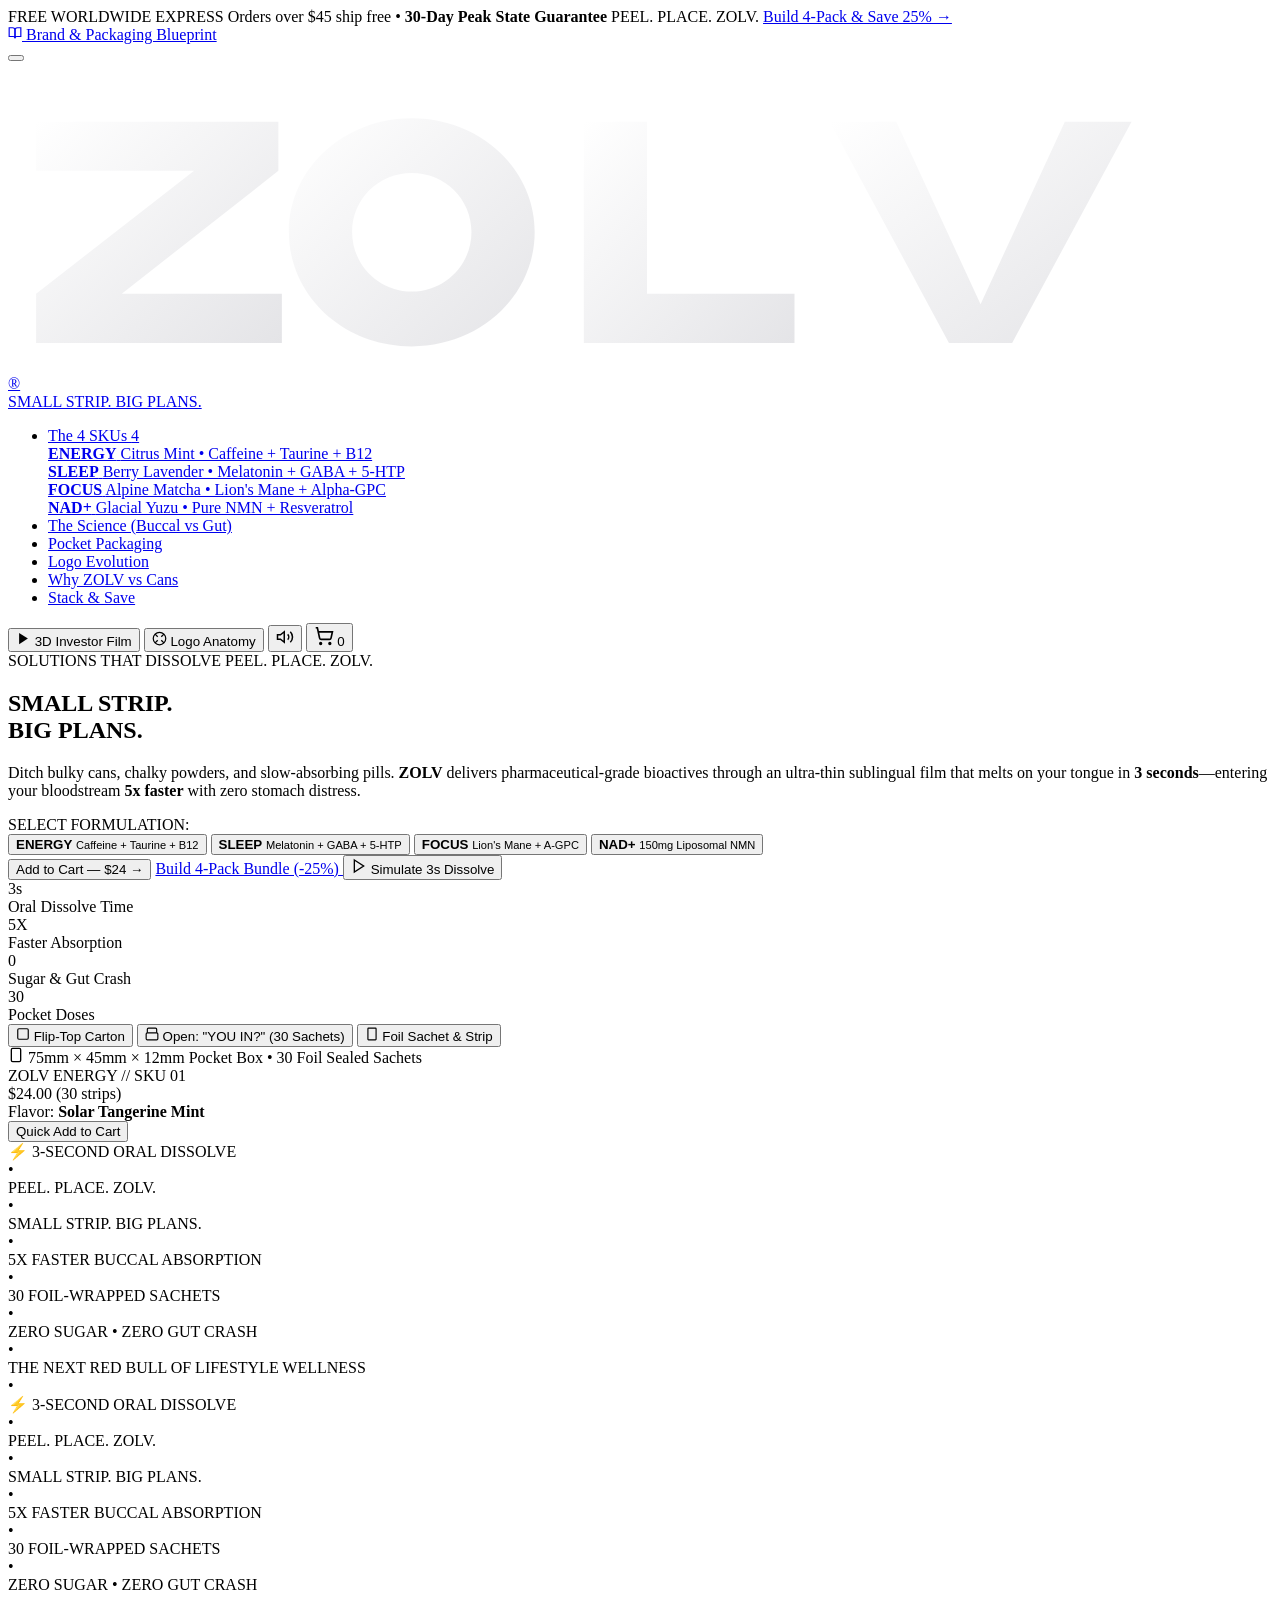
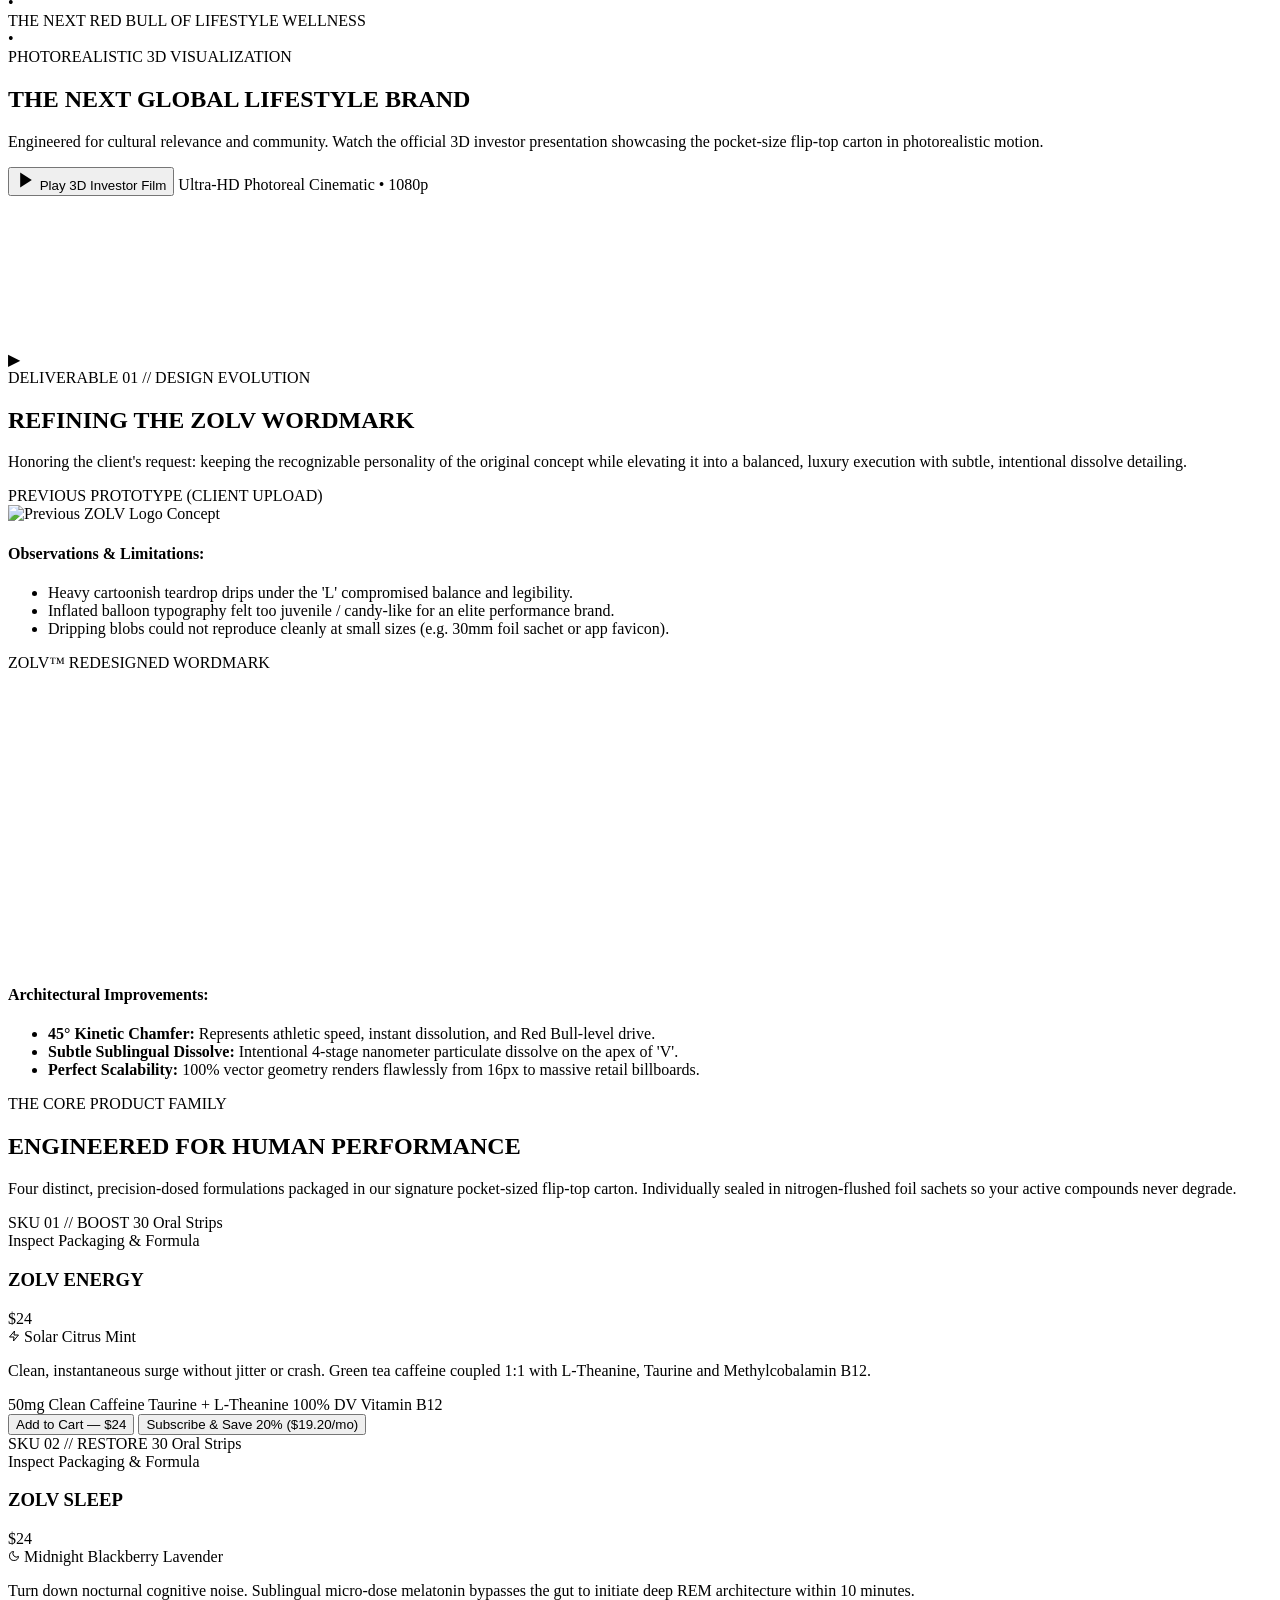
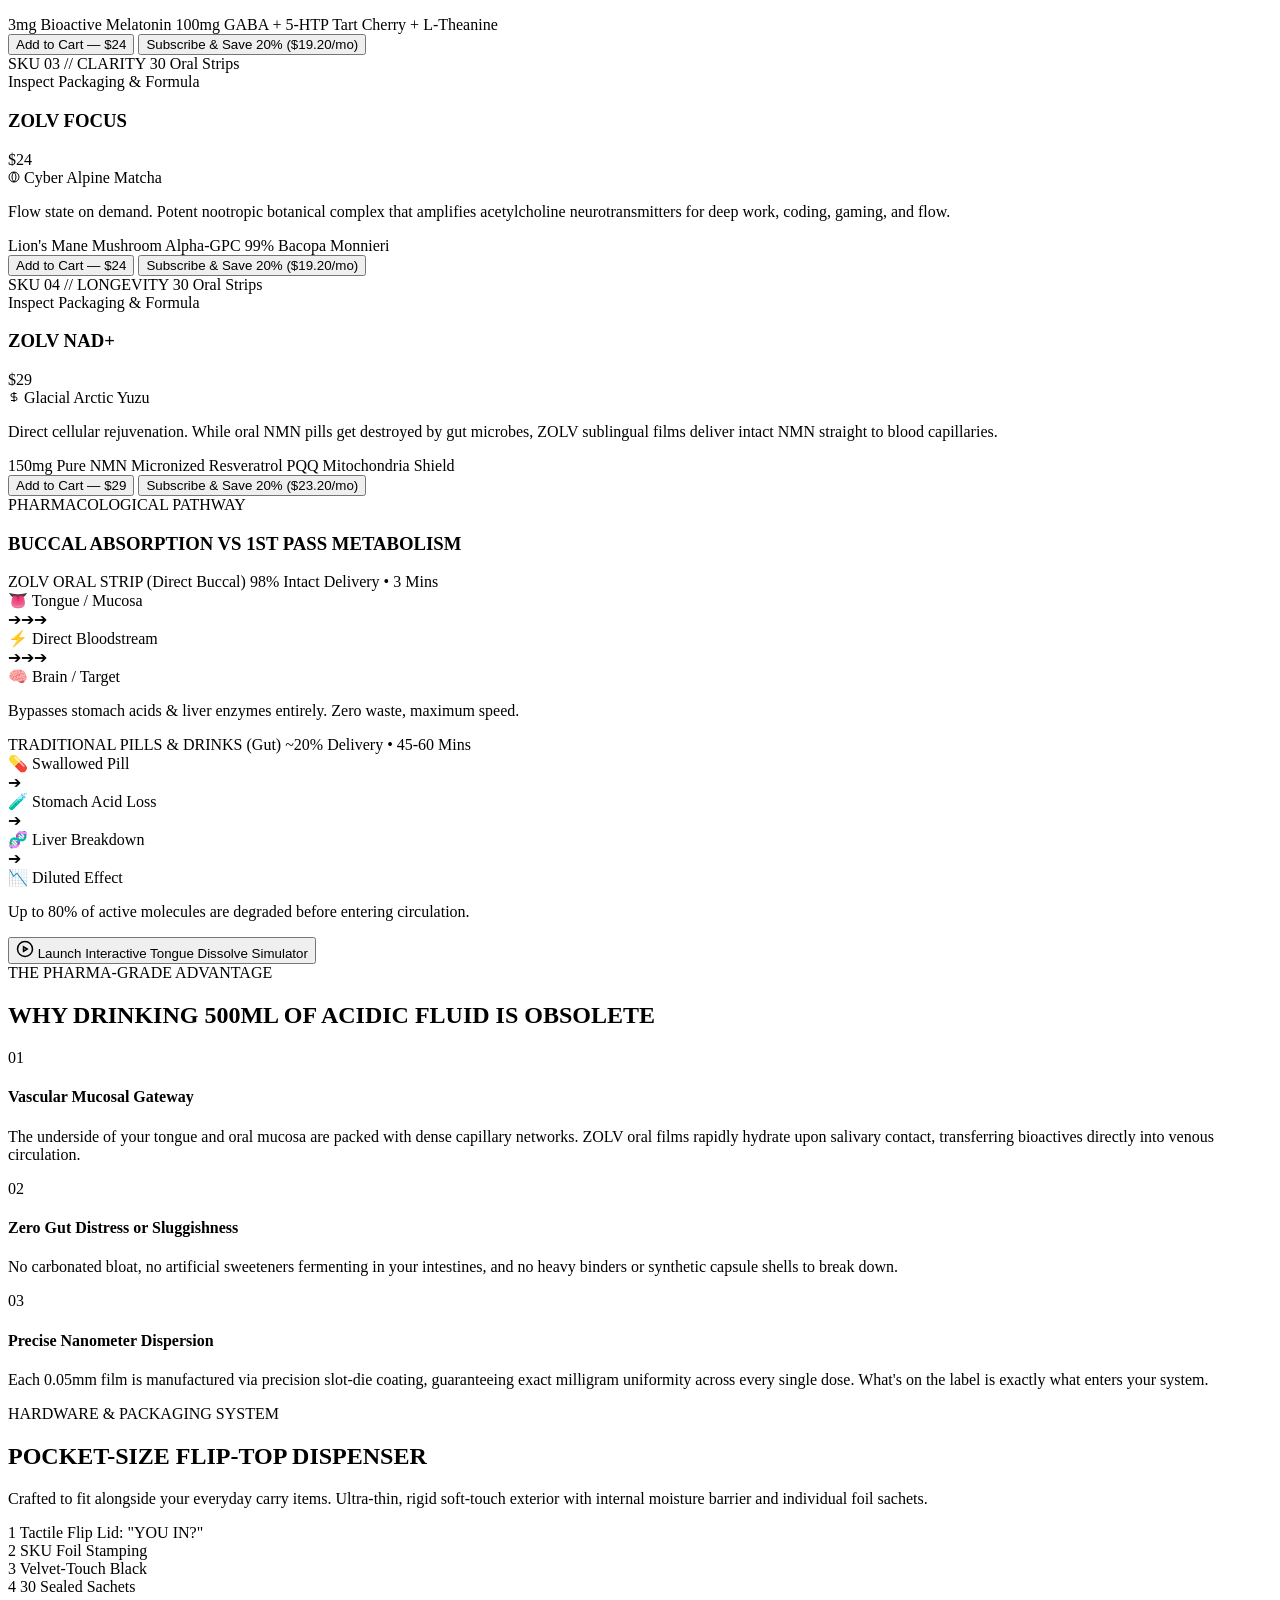
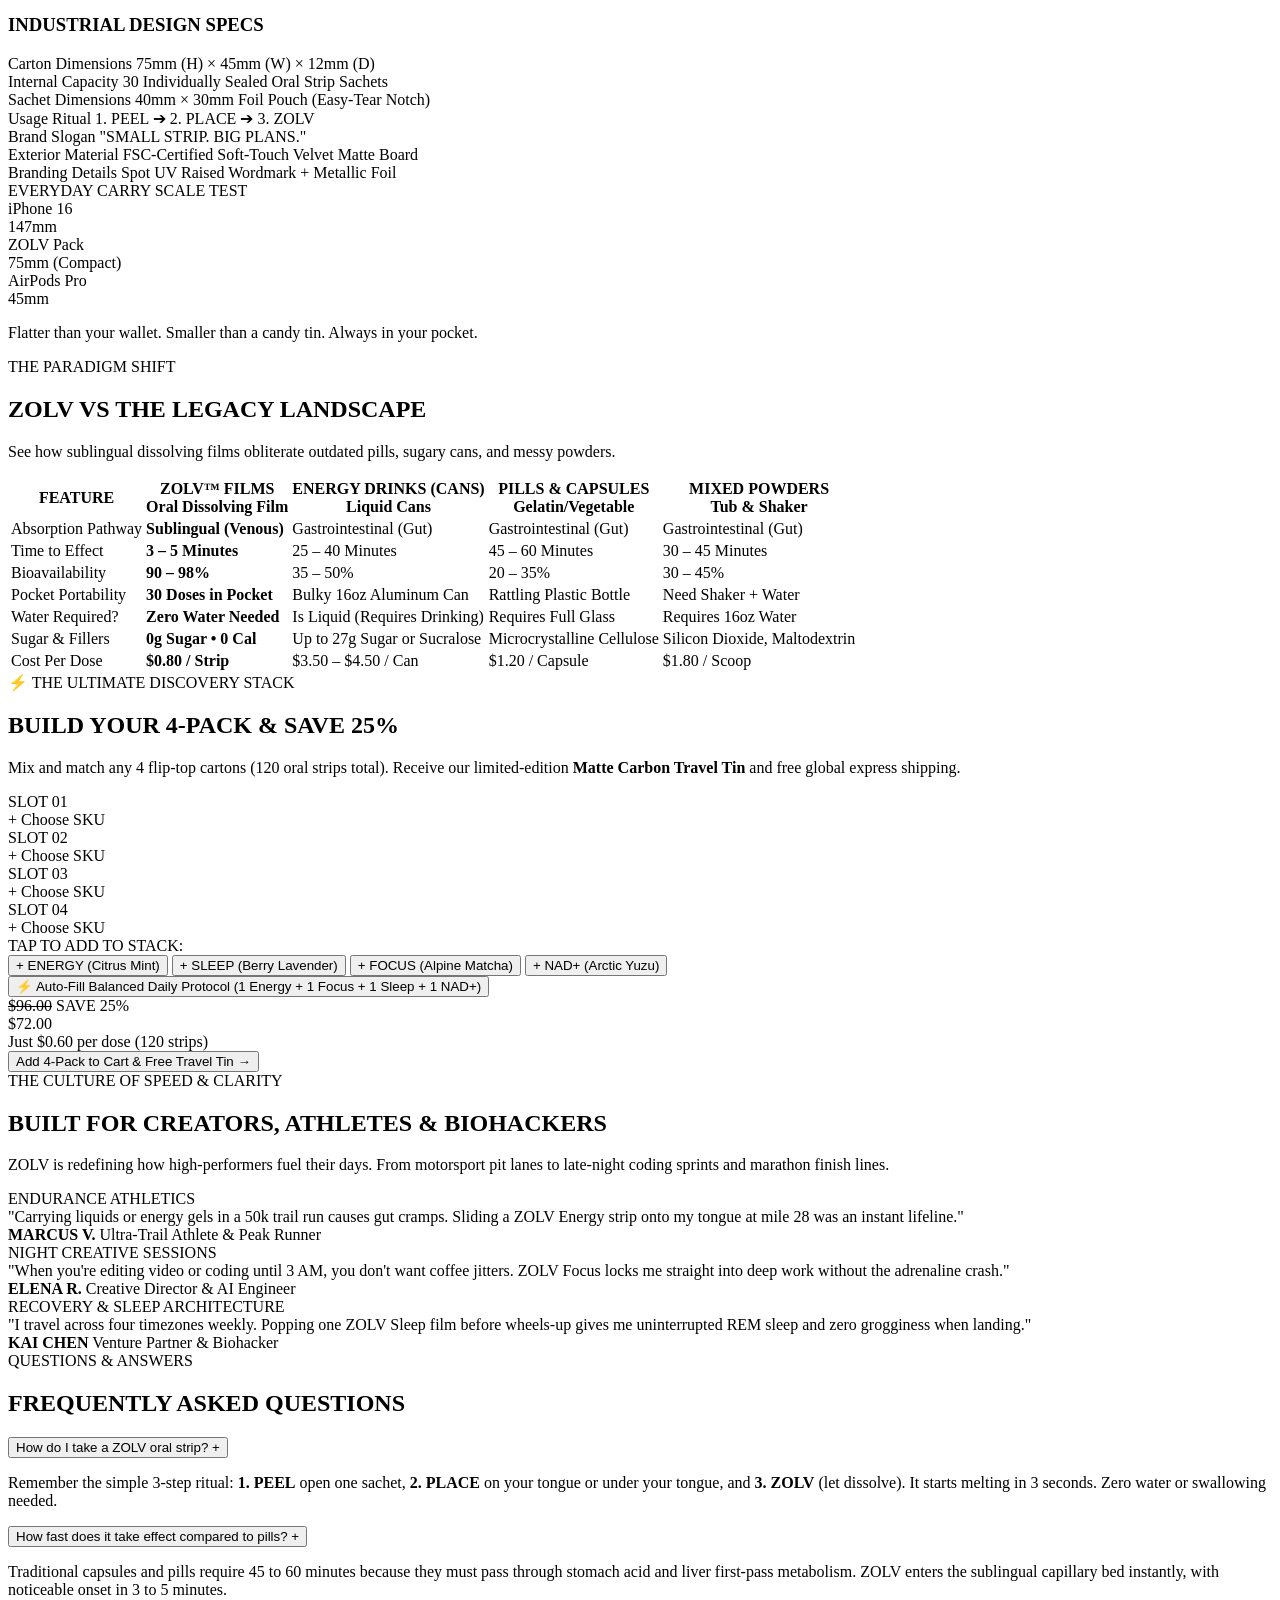
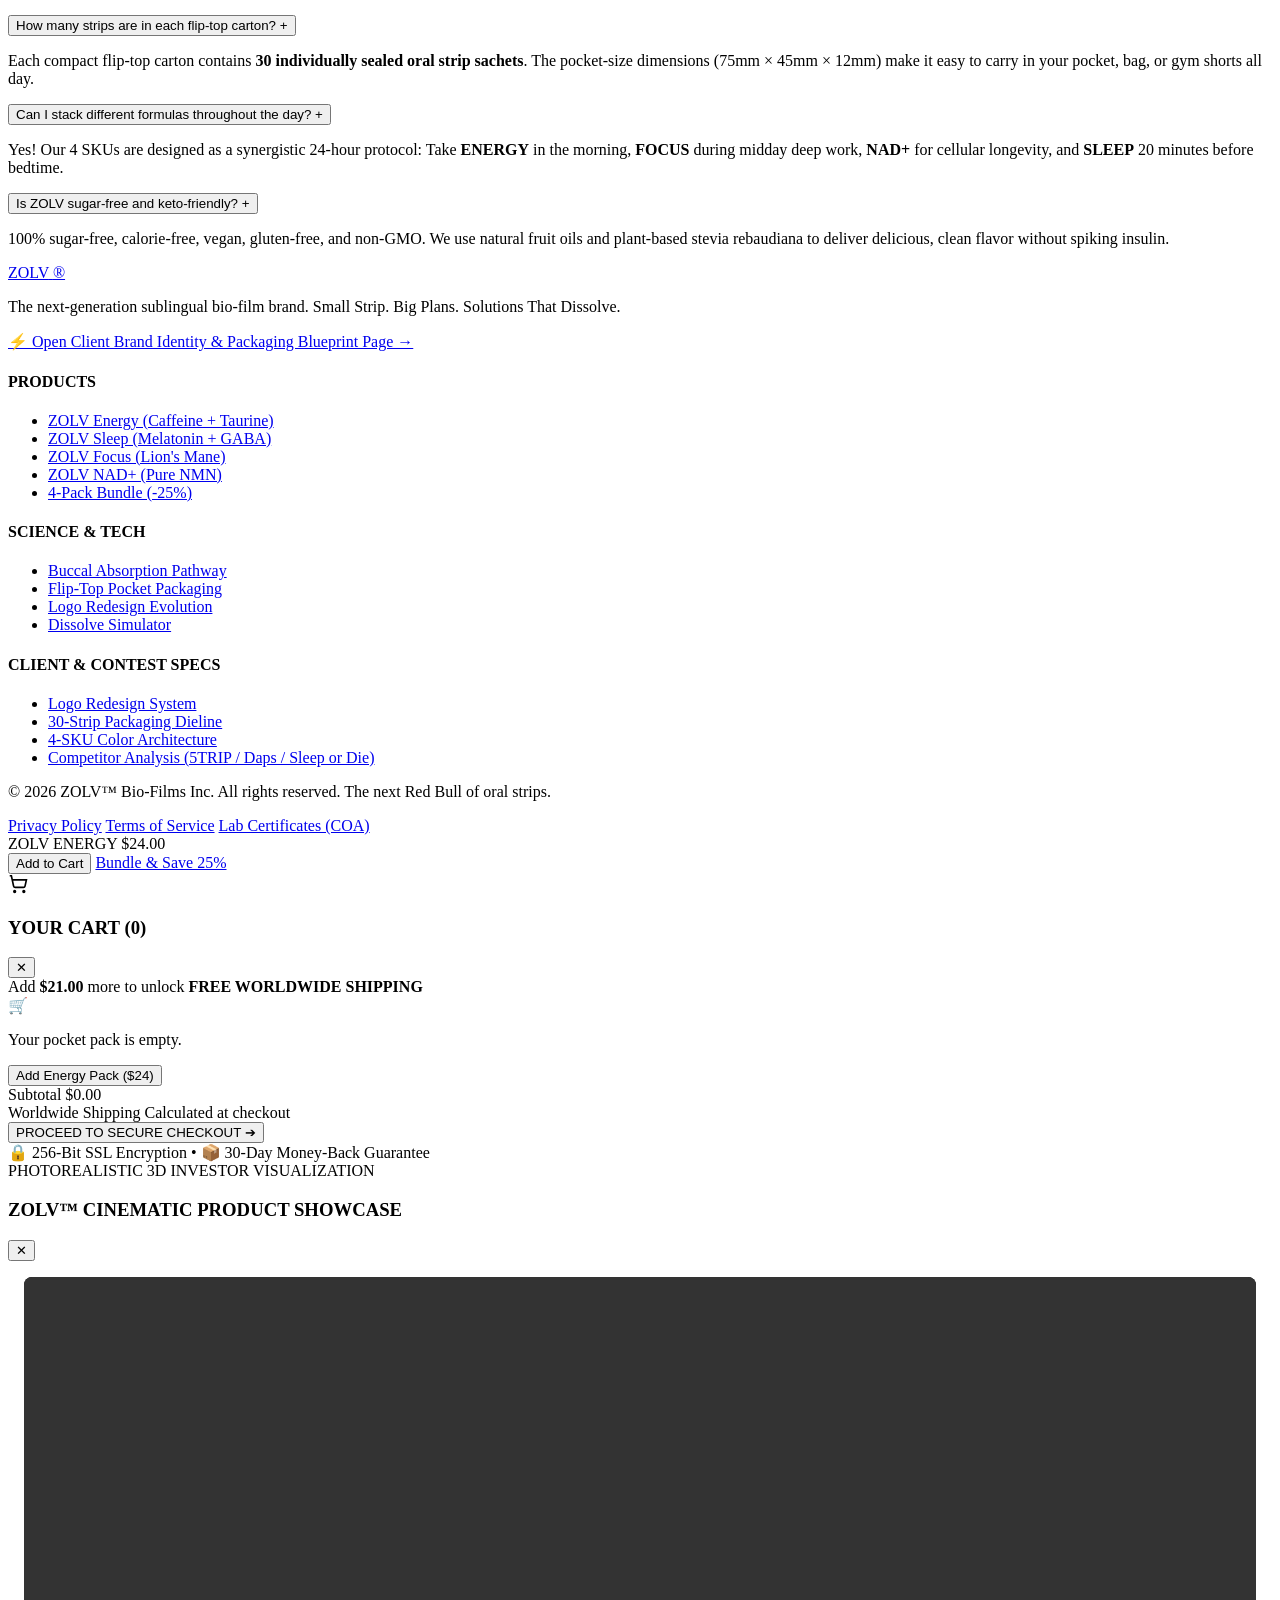
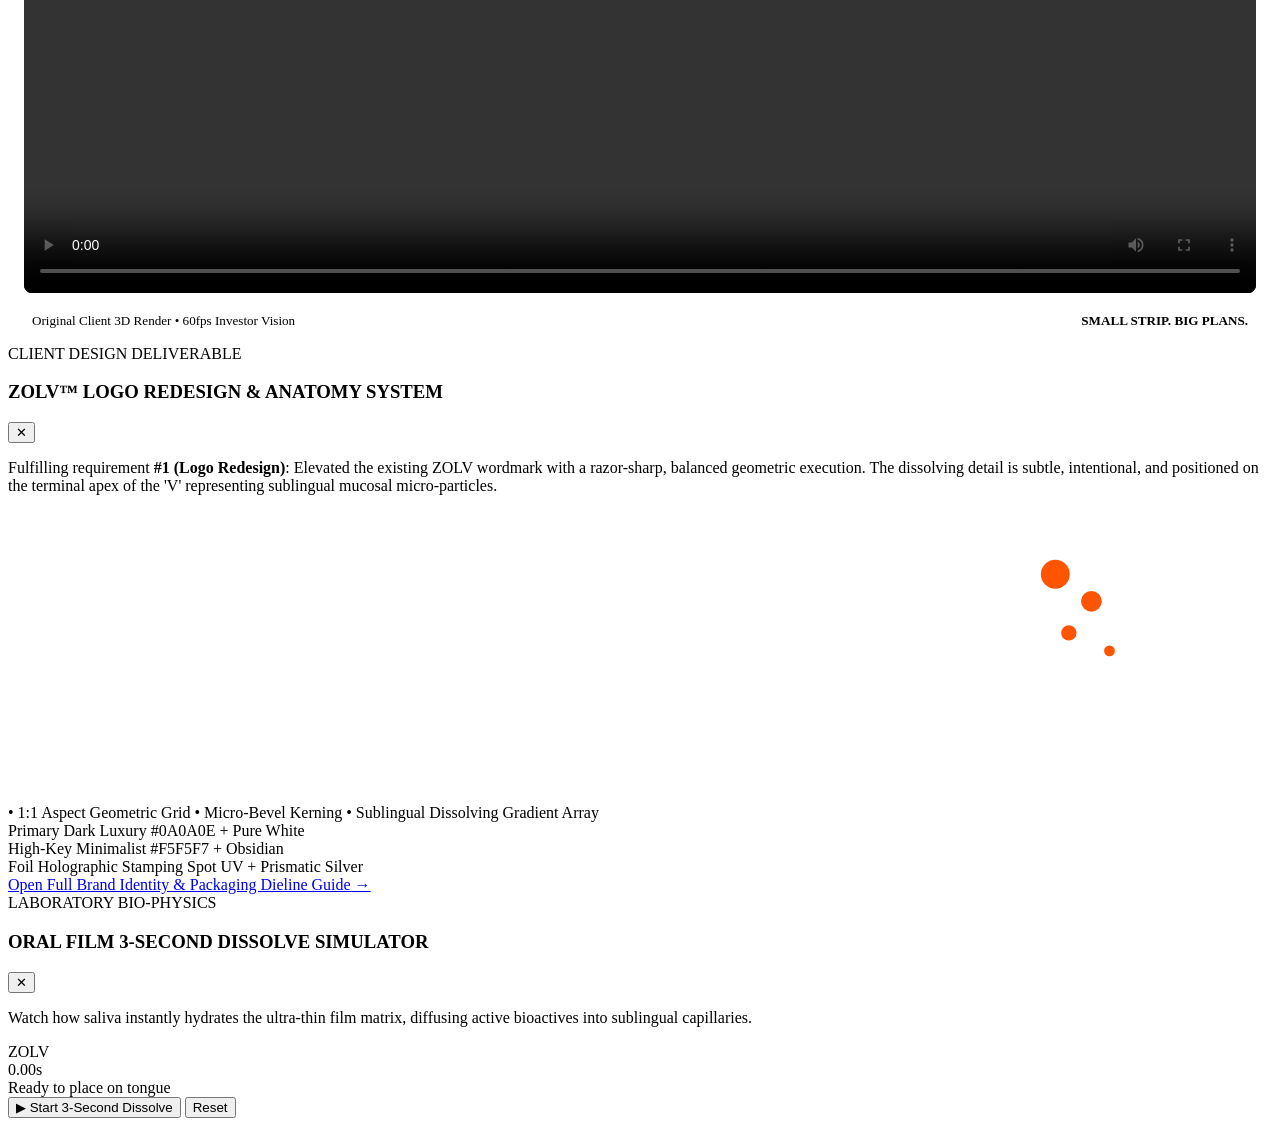
==== index.html @ 0e9751e1 "Add files via upload" ====
<!DOCTYPE html>
<html lang="en">
<head>
  <meta charset="UTF-8">
  <meta name="viewport" content="width=device-width, initial-scale=1.0">
  <title>ZOLV™ | Ultra-Thin Dissolving Oral Films — Next-Gen Bioavailability</title>
  <meta name="description" content="ZOLV is the future of wellness. Ultra-thin oral strips that dissolve on your tongue in 3 seconds. 30 pocket-size strips per flip-top pack. Energy, Sleep, Focus, NAD+. Small Strip. Big Plans.">
  <link rel="stylesheet" href="styles.css">
</head>
<body class="theme-energy" data-current-sku="energy">

  <!-- ================= TOP NOTIFICATION BAR ================= -->
  <div class="top-announcement">
    <div class="container announcement-inner">
      <span class="announcement-pill">FREE WORLDWIDE EXPRESS</span>
      <span class="announcement-text">Orders over $45 ship free • <strong>30-Day Peak State Guarantee</strong></span>
      <span class="ritual-tag">PEEL. PLACE. ZOLV.</span>
      <a href="#bundle-builder" class="announcement-link">Build 4-Pack & Save 25% →</a>
      <div class="top-nav-shortcuts">
        <a href="brand-guide.html" target="_blank" class="brand-guide-badge" title="View Client Logo Redesign & Packaging Blueprint">
          <svg width="14" height="14" viewBox="0 0 24 24" fill="none" stroke="currentColor" stroke-width="2"><path d="M2 3h6a4 4 0 0 1 4 4v14a3 3 0 0 0-3-3H2z"/><path d="M22 3h-6a4 4 0 0 0-4 4v14a3 3 0 0 1 3-3h7z"/></svg>
          Brand & Packaging Blueprint
        </a>
      </div>
    </div>
  </div>

  <!-- ================= MAIN NAVIGATION ================= -->
  <header class="site-header" id="site-header">
    <div class="container header-container">
      <!-- Mobile Menu Toggle -->
      <button class="mobile-toggle" id="mobile-toggle" aria-label="Toggle navigation menu">
        <span></span>
        <span></span>
        <span></span>
      </button>

      <!-- Logo Redesign (Vector SVG) -->
      <a href="#" class="brand-logo" aria-label="ZOLV Home">
        <div class="logo-wrapper">
          <svg class="zolv-wordmark-svg" viewBox="0 0 180 44" fill="none" xmlns="http://www.w3.org/2000/svg">
            <defs>
              <linearGradient id="logoGlow" x1="0%" y1="0%" x2="100%" y2="100%">
                <stop offset="0%" stop-color="#FFFFFF" />
                <stop offset="100%" stop-color="#E4E4E7" />
              </linearGradient>
            </defs>
            <!-- Z with kinetic speed bevel -->
            <path d="M4 8.5H38.5V15.5L16.2 33H39V40H4V33L26.5 15.5H4V8.5Z" fill="url(#logoGlow)" />
            <!-- O with circular precision and subtle internal aperture -->
            <path fill-rule="evenodd" clip-rule="evenodd" d="M57.5 8C47.8 8 40 15.2 40 24.2C40 33.3 47.8 40.5 57.5 40.5C67.2 40.5 75 33.3 75 24.2C75 15.2 67.2 8 57.5 8ZM57.5 15.8C52.8 15.8 49 19.5 49 24.2C49 28.9 52.8 32.7 57.5 32.7C62.2 32.7 66 28.9 66 24.2C66 19.5 62.2 15.8 57.5 15.8Z" fill="url(#logoGlow)" />
            <!-- L with clean architectural base -->
            <path d="M82 8.5H91V33H112V40H82V8.5Z" fill="url(#logoGlow)" />
            <!-- V with kinetic angle & subtle intentional dissolving micro-particles -->
            <path d="M117 8.5H126.5L138.5 34.5L150.5 8.5H160L143 40H134L117 8.5Z" fill="url(#logoGlow)" />
            <!-- Subtle intentional dissolving film micro-particles -->
            <circle cx="166" cy="10" r="2.2" class="dissolve-particle p1" fill="var(--sku-primary)" />
            <circle cx="172" cy="14" r="1.6" class="dissolve-particle p2" fill="var(--sku-primary)" />
            <circle cx="168" cy="19" r="1.2" class="dissolve-particle p3" fill="var(--sku-primary)" />
            <circle cx="175" cy="22" r="0.9" class="dissolve-particle p4" fill="var(--sku-primary)" />
          </svg>
          <span class="tm-mark">®</span>
        </div>
        <span class="logo-subline">SMALL STRIP. BIG PLANS.</span>
      </a>

      <!-- Desktop Nav Links -->
      <nav class="main-nav" id="main-nav">
        <ul class="nav-links">
          <li class="has-dropdown">
            <a href="#products" class="nav-item">The 4 SKUs <span class="badge-sku-count">4</span></a>
            <div class="nav-dropdown">
              <a href="#products" class="dropdown-item" onclick="switchSKU('energy')">
                <span class="sku-dot sku-dot-energy"></span>
                <div>
                  <strong>ENERGY</strong>
                  <span>Citrus Mint • Caffeine + Taurine + B12</span>
                </div>
              </a>
              <a href="#products" class="dropdown-item" onclick="switchSKU('sleep')">
                <span class="sku-dot sku-dot-sleep"></span>
                <div>
                  <strong>SLEEP</strong>
                  <span>Berry Lavender • Melatonin + GABA + 5-HTP</span>
                </div>
              </a>
              <a href="#products" class="dropdown-item" onclick="switchSKU('focus')">
                <span class="sku-dot sku-dot-focus"></span>
                <div>
                  <strong>FOCUS</strong>
                  <span>Alpine Matcha • Lion's Mane + Alpha-GPC</span>
                </div>
              </a>
              <a href="#products" class="dropdown-item" onclick="switchSKU('nad')">
                <span class="sku-dot sku-dot-nad"></span>
                <div>
                  <strong>NAD+</strong>
                  <span>Glacial Yuzu • Pure NMN + Resveratrol</span>
                </div>
              </a>
            </div>
          </li>
          <li><a href="#science" class="nav-item">The Science (Buccal vs Gut)</a></li>
          <li><a href="#packaging-system" class="nav-item">Pocket Packaging</a></li>
          <li><a href="#logo-evolution" class="nav-item">Logo Evolution</a></li>
          <li><a href="#comparison" class="nav-item">Why ZOLV vs Cans</a></li>
          <li><a href="#bundle-builder" class="nav-item highlight-link">Stack & Save</a></li>
        </ul>
      </nav>

      <!-- Header Actions -->
      <div class="header-actions">
        <!-- Play Cinematic Video Button -->
        <button class="spec-btn video-trigger-btn" onclick="openVideoModal()" title="Watch Cinematic 3D Investor Visualizer">
          <svg width="15" height="15" viewBox="0 0 24 24" fill="currentColor"><polygon points="5 3 19 12 5 21 5 3"/></svg>
          <span>3D Investor Film</span>
        </button>

        <!-- Logo Design Spec Modal Button -->
        <button class="spec-btn" id="open-logo-modal-btn" title="Inspect Logo Redesign System & Proportions">
          <svg width="15" height="15" viewBox="0 0 24 24" fill="none" stroke="currentColor" stroke-width="2"><circle cx="12" cy="12" r="10"/><path d="m4.93 4.93 4.24 4.24"/><path d="m14.83 9.17 4.24-4.24"/><path d="m14.83 14.83 4.24 4.24"/><path d="m9.17 14.83-4.24 4.24"/></svg>
          <span>Logo Anatomy</span>
        </button>

        <!-- Sound FX Toggle -->
        <button class="icon-btn haptic-toggle" id="sound-toggle" aria-label="Toggle haptic audio feedback" title="Haptic Audio">
          <svg class="audio-on" width="18" height="18" viewBox="0 0 24 24" fill="none" stroke="currentColor" stroke-width="2"><polygon points="11 5 6 9 2 9 2 15 6 15 11 19 11 5"></polygon><path d="M19.07 4.93a10 10 0 0 1 0 14.14M15.54 8.46a5 5 0 0 1 0 7.07"></path></svg>
        </button>

        <!-- Cart Trigger Button -->
        <button class="cart-trigger" id="cart-trigger" aria-label="Open Cart">
          <svg width="20" height="20" viewBox="0 0 24 24" fill="none" stroke="currentColor" stroke-width="2"><circle cx="8" cy="21" r="1"/><circle cx="19" cy="21" r="1"/><path d="M2.05 2.05h2l2.66 12.42a2 2 0 0 0 2 1.58h9.78a2 2 0 0 0 1.95-1.57l1.65-7.43H5.12"/></svg>
          <span class="cart-count" id="cart-badge-count">0</span>
        </button>
      </div>
    </div>
  </header>

  <!-- ================= HERO SECTION ================= -->
  <section class="hero-section" id="hero">
    <div class="ambient-glow" id="hero-glow"></div>
    <div class="noise-overlay"></div>

    <div class="container hero-grid">
      <!-- Left Hero Column: Copy & Cultural Vibe -->
      <div class="hero-content">
        <div class="hero-tag-wrap">
          <span class="hero-tag">
            <span class="pulse-led"></span>
            SOLUTIONS THAT DISSOLVE
          </span>
          <span class="hero-subtag">PEEL. PLACE. ZOLV.</span>
        </div>

        <h1 class="hero-title">
          SMALL STRIP.<br>
          <span class="glow-text">BIG PLANS.</span>
        </h1>

        <p class="hero-description">
          Ditch bulky cans, chalky powders, and slow-absorbing pills. 
          <strong>ZOLV</strong> delivers pharmaceutical-grade bioactives through an ultra-thin sublingual film that melts on your tongue in <strong>3 seconds</strong>—entering your bloodstream <strong>5x faster</strong> with zero stomach distress.
        </p>

        <!-- Hero SKU Switcher Tabs -->
        <div class="hero-sku-selector">
          <span class="selector-label">SELECT FORMULATION:</span>
          <div class="sku-pill-group">
            <button class="sku-pill active" data-sku="energy" onclick="switchSKU('energy')">
              <span class="dot"></span>
              <strong>ENERGY</strong>
              <small>Caffeine + Taurine + B12</small>
            </button>
            <button class="sku-pill" data-sku="sleep" onclick="switchSKU('sleep')">
              <span class="dot"></span>
              <strong>SLEEP</strong>
              <small>Melatonin + GABA + 5-HTP</small>
            </button>
            <button class="sku-pill" data-sku="focus" onclick="switchSKU('focus')">
              <span class="dot"></span>
              <strong>FOCUS</strong>
              <small>Lion's Mane + A-GPC</small>
            </button>
            <button class="sku-pill" data-sku="nad" onclick="switchSKU('nad')">
              <span class="dot"></span>
              <strong>NAD+</strong>
              <small>150mg Liposomal NMN</small>
            </button>
          </div>
        </div>

        <!-- Call to Action Buttons -->
        <div class="hero-cta-group">
          <button class="btn btn-primary" id="hero-add-to-cart-btn" onclick="addCurrentSkuToCart()">
            <span class="btn-text">Add to Cart — $24</span>
            <span class="btn-icon">→</span>
          </button>
          <a href="#bundle-builder" class="btn btn-secondary">
            <span>Build 4-Pack Bundle (-25%)</span>
          </a>
          <button class="btn btn-outline" id="demo-dissolve-btn" onclick="triggerDissolveModal()">
            <svg width="16" height="16" viewBox="0 0 24 24" fill="none" stroke="currentColor" stroke-width="2"><polygon points="5 3 19 12 5 21 5 3"/></svg>
            <span>Simulate 3s Dissolve</span>
          </button>
        </div>

        <!-- Hero Metrics -->
        <div class="hero-metrics">
          <div class="metric-item">
            <div class="metric-val">3s</div>
            <div class="metric-lbl">Oral Dissolve Time</div>
          </div>
          <div class="metric-divider"></div>
          <div class="metric-item">
            <div class="metric-val">5X</div>
            <div class="metric-lbl">Faster Absorption</div>
          </div>
          <div class="metric-divider"></div>
          <div class="metric-item">
            <div class="metric-val">0</div>
            <div class="metric-lbl">Sugar & Gut Crash</div>
          </div>
          <div class="metric-divider"></div>
          <div class="metric-item">
            <div class="metric-val">30</div>
            <div class="metric-lbl">Pocket Doses</div>
          </div>
        </div>
      </div>

      <!-- Right Hero Column: Interactive 3D Packaging Presentation -->
      <div class="hero-visual">
        <div class="packaging-stage-wrapper">
          
          <div class="packaging-card-3d" id="packaging-3d-card">
            
            <!-- Controls to interact with the packaging -->
            <div class="pack-controls-overlay">
              <button class="pack-ctrl-btn active" id="btn-view-carton" onclick="setPackView('carton')">
                <svg width="14" height="14" viewBox="0 0 24 24" fill="none" stroke="currentColor" stroke-width="2"><rect x="3" y="3" width="18" height="18" rx="2"/></svg>
                Flip-Top Carton
              </button>
              <button class="pack-ctrl-btn" id="btn-view-open" onclick="setPackView('open')">
                <svg width="14" height="14" viewBox="0 0 24 24" fill="none" stroke="currentColor" stroke-width="2"><path d="M4 10V4a2 2 0 0 1 2-2h12a2 2 0 0 1 2 2v6"/><rect x="2" y="10" width="20" height="12" rx="2"/></svg>
                Open: "YOU IN?" (30 Sachets)
              </button>
              <button class="pack-ctrl-btn" id="btn-view-sachet" onclick="setPackView('sachet')">
                <svg width="14" height="14" viewBox="0 0 24 24" fill="none" stroke="currentColor" stroke-width="2"><rect x="5" y="2" width="14" height="20" rx="1"/></svg>
                Foil Sachet & Strip
              </button>
            </div>

            <!-- The Render Container for Packaging SVG Mockup -->
            <div class="pack-render-viewport" id="pack-viewport">
              <div class="packaging-mockup-wrapper" id="packaging-mockup-graphic">
                <!-- SVG dynamically rendered via JS depending on current SKU & View -->
              </div>
            </div>

            <!-- Pocket Dimensions Callout Pill -->
            <div class="pocket-scale-badge">
              <svg width="16" height="16" viewBox="0 0 24 24" fill="none" stroke="currentColor" stroke-width="2"><rect width="14" height="20" x="5" y="2" rx="2"/><path d="M12 18h.01"/></svg>
              <span>75mm × 45mm × 12mm Pocket Box • 30 Foil Sealed Sachets</span>
            </div>
          </div>

          <!-- SKU Live Flavor & Nutritional Card -->
          <div class="sku-spec-floating-card" id="sku-spec-card">
            <div class="sku-spec-header">
              <div class="sku-badge-pill" id="sku-spec-badge">ZOLV ENERGY // SKU 01</div>
              <div class="sku-price-tag">$24.00 <span>(30 strips)</span></div>
            </div>
            <div class="sku-spec-flavor" id="sku-spec-flavor">Flavor: <strong>Solar Tangerine Mint</strong></div>
            <div class="sku-actives-list" id="sku-spec-actives">
              <!-- Injected via JS -->
            </div>
            <div class="sku-card-actions">
              <button class="btn btn-sm btn-primary w-full" onclick="addCurrentSkuToCart()">Quick Add to Cart</button>
            </div>
          </div>

        </div>
      </div>
    </div>
  </section>

  <!-- ================= KINETIC MARQUEE TICKER ================= -->
  <div class="ticker-wrapper">
    <div class="ticker-track">
      <div class="ticker-item">⚡ 3-SECOND ORAL DISSOLVE</div>
      <div class="ticker-dot">•</div>
      <div class="ticker-item">PEEL. PLACE. ZOLV.</div>
      <div class="ticker-dot">•</div>
      <div class="ticker-item">SMALL STRIP. BIG PLANS.</div>
      <div class="ticker-dot">•</div>
      <div class="ticker-item">5X FASTER BUCCAL ABSORPTION</div>
      <div class="ticker-dot">•</div>
      <div class="ticker-item">30 FOIL-WRAPPED SACHETS</div>
      <div class="ticker-dot">•</div>
      <div class="ticker-item">ZERO SUGAR • ZERO GUT CRASH</div>
      <div class="ticker-dot">•</div>
      <div class="ticker-item">THE NEXT RED BULL OF LIFESTYLE WELLNESS</div>
      <div class="ticker-dot">•</div>
      <!-- Loop duplicate -->
      <div class="ticker-item">⚡ 3-SECOND ORAL DISSOLVE</div>
      <div class="ticker-dot">•</div>
      <div class="ticker-item">PEEL. PLACE. ZOLV.</div>
      <div class="ticker-dot">•</div>
      <div class="ticker-item">SMALL STRIP. BIG PLANS.</div>
      <div class="ticker-dot">•</div>
      <div class="ticker-item">5X FASTER BUCCAL ABSORPTION</div>
      <div class="ticker-dot">•</div>
      <div class="ticker-item">30 FOIL-WRAPPED SACHETS</div>
      <div class="ticker-dot">•</div>
      <div class="ticker-item">ZERO SUGAR • ZERO GUT CRASH</div>
      <div class="ticker-dot">•</div>
      <div class="ticker-item">THE NEXT RED BULL OF LIFESTYLE WELLNESS</div>
      <div class="ticker-dot">•</div>
    </div>
  </div>

  <!-- ================= CINEMATIC INVESTOR 3D SHOWCASE SECTION ================= -->
  <section class="cinematic-section" id="investor-video">
    <div class="container">
      <div class="cinematic-card">
        <div class="cinematic-content">
          <span class="section-subtitle">PHOTOREALISTIC 3D VISUALIZATION</span>
          <h2 class="section-title">THE NEXT GLOBAL LIFESTYLE BRAND</h2>
          <p class="section-desc">
            Engineered for cultural relevance and community. Watch the official 3D investor presentation showcasing the pocket-size flip-top carton in photorealistic motion.
          </p>
          <div class="video-cta-row">
            <button class="btn btn-primary btn-lg" onclick="openVideoModal()">
              <svg width="20" height="20" viewBox="0 0 24 24" fill="currentColor"><polygon points="5 3 19 12 5 21 5 3"/></svg>
              <span>Play 3D Investor Film</span>
            </button>
            <span class="video-meta">Ultra-HD Photoreal Cinematic • 1080p</span>
          </div>
        </div>
        <div class="cinematic-poster" onclick="openVideoModal()">
          <video class="cinematic-preview-loop" autoplay muted loop playsinline>
            <source src="client-assets/Premium-photoreal-cinematic-investor-vis.mp4" type="video/mp4">
          </video>
          <div class="play-pulse-overlay">
            <div class="play-btn-circle">▶</div>
          </div>
        </div>
      </div>
    </div>
  </section>

  <!-- ================= LOGO EVOLUTION: FROM PROTOTYPE TO ICONIC ================= -->
  <section class="evolution-section" id="logo-evolution">
    <div class="container">
      <div class="section-header text-center">
        <span class="section-subtitle">DELIVERABLE 01 // DESIGN EVOLUTION</span>
        <h2 class="section-title">REFINING THE ZOLV WORDMARK</h2>
        <p class="section-desc">
          Honoring the client's request: keeping the recognizable personality of the original concept while elevating it into a balanced, luxury execution with subtle, intentional dissolve detailing.
        </p>
      </div>

      <div class="evolution-grid">
        <!-- Before: Client's Original Prototype -->
        <div class="evolution-card before-card">
          <div class="evo-badge badge-before">PREVIOUS PROTOTYPE (CLIENT UPLOAD)</div>
          <div class="evo-image-wrap">
            <img src="client-assets/ECAD9876-A10A-4216-9864-C5C4EC31DE56.png" alt="Previous ZOLV Logo Concept" class="evo-img">
          </div>
          <div class="evo-critique">
            <h4>Observations & Limitations:</h4>
            <ul>
              <li>Heavy cartoonish teardrop drips under the 'L' compromised balance and legibility.</li>
              <li>Inflated balloon typography felt too juvenile / candy-like for an elite performance brand.</li>
              <li>Dripping blobs could not reproduce cleanly at small sizes (e.g. 30mm foil sachet or app favicon).</li>
            </ul>
          </div>
        </div>

        <!-- After: Our Refined Premium Vector Execution -->
        <div class="evolution-card after-card">
          <div class="evo-badge badge-after">ZOLV™ REDESIGNED WORDMARK</div>
          <div class="evo-image-wrap bg-dark-grid">
            <svg class="refined-logo-svg" viewBox="0 0 280 64" fill="none">
              <!-- Clean geometry -->
              <path d="M10 12H58V21.5L26.5 45.5H58V55H10V45.5L41.5 21.5H10V12Z" fill="#FFFFFF" />
              <path fill-rule="evenodd" clip-rule="evenodd" d="M85 11C71.5 11 60.5 21 60.5 33.5C60.5 46 71.5 56 85 56C98.5 56 109.5 46 109.5 33.5C109.5 21 98.5 11 85 11ZM85 21.8C78.4 21.8 73 27 73 33.5C73 40 78.4 45.2 85 45.2C91.6 45.2 97 40 97 33.5C97 27 91.6 21.8 85 21.8Z" fill="#FFFFFF" />
              <path d="M118 12H130.5V45.5H159V55H118V12Z" fill="#FFFFFF" />
              <path d="M165 12H178L194.5 48L211 12H224L201 55H188L165 12Z" fill="#FFFFFF" />
              <!-- Subtle & intentional dissolve particles -->
              <circle cx="232" cy="14" r="3.2" fill="var(--sku-primary)" />
              <circle cx="240" cy="20" r="2.3" fill="var(--sku-primary)" />
              <circle cx="235" cy="27" r="1.7" fill="var(--sku-primary)" />
              <circle cx="244" cy="31" r="1.2" fill="var(--sku-primary)" />
            </svg>
          </div>
          <div class="evo-critique">
            <h4 style="color: var(--color-accent-green);">Architectural Improvements:</h4>
            <ul>
              <li><strong>45° Kinetic Chamfer:</strong> Represents athletic speed, instant dissolution, and Red Bull-level drive.</li>
              <li><strong>Subtle Sublingual Dissolve:</strong> Intentional 4-stage nanometer particulate dissolve on the apex of 'V'.</li>
              <li><strong>Perfect Scalability:</strong> 100% vector geometry renders flawlessly from 16px to massive retail billboards.</li>
            </ul>
          </div>
        </div>
      </div>
    </div>
  </section>

  <!-- ================= THE CORE 4-SKU PRODUCT COLLECTION ================= -->
  <section class="products-section" id="products">
    <div class="container">
      <div class="section-header text-center">
        <span class="section-subtitle">THE CORE PRODUCT FAMILY</span>
        <h2 class="section-title">ENGINEERED FOR HUMAN PERFORMANCE</h2>
        <p class="section-desc">
          Four distinct, precision-dosed formulations packaged in our signature pocket-sized flip-top carton. 
          Individually sealed in nitrogen-flushed foil sachets so your active compounds never degrade.
        </p>
      </div>

      <!-- 4 SKU Grid Cards -->
      <div class="products-grid">
        
        <!-- SKU 1: ENERGY -->
        <div class="product-card" data-sku="energy">
          <div class="card-accent-bar bar-energy"></div>
          <div class="card-header">
            <span class="card-sku-code">SKU 01 // BOOST</span>
            <span class="card-doses-tag">30 Oral Strips</span>
          </div>
          <div class="card-img-wrap" onclick="openProductQuickview('energy')">
            <div class="card-pack-render" id="thumb-energy"></div>
            <div class="card-overlay-hover">
              <span>Inspect Packaging & Formula</span>
            </div>
          </div>
          <div class="card-body">
            <div class="card-title-row">
              <h3 class="product-name">ZOLV ENERGY</h3>
              <div class="product-price">$24</div>
            </div>
            <div class="product-flavor-badge flavor-energy">
              <svg width="12" height="12" viewBox="0 0 24 24" fill="none" stroke="currentColor" stroke-width="2"><path d="M13 2L3 14h9l-1 8 10-12h-9l1-8z"/></svg>
              Solar Citrus Mint
            </div>
            <p class="product-bio">
              Clean, instantaneous surge without jitter or crash. Green tea caffeine coupled 1:1 with L-Theanine, Taurine and Methylcobalamin B12.
            </p>
            <div class="actives-micro-tags">
              <span class="act-tag">50mg Clean Caffeine</span>
              <span class="act-tag">Taurine + L-Theanine</span>
              <span class="act-tag">100% DV Vitamin B12</span>
            </div>
          </div>
          <div class="card-footer">
            <button class="btn btn-primary w-full" onclick="addToCart('energy', 1)">
              Add to Cart — $24
            </button>
            <button class="btn btn-sub-toggle" onclick="subscribeAndSave('energy')">
              Subscribe & Save 20% ($19.20/mo)
            </button>
          </div>
        </div>

        <!-- SKU 2: SLEEP -->
        <div class="product-card" data-sku="sleep">
          <div class="card-accent-bar bar-sleep"></div>
          <div class="card-header">
            <span class="card-sku-code">SKU 02 // RESTORE</span>
            <span class="card-doses-tag">30 Oral Strips</span>
          </div>
          <div class="card-img-wrap" onclick="openProductQuickview('sleep')">
            <div class="card-pack-render" id="thumb-sleep"></div>
            <div class="card-overlay-hover">
              <span>Inspect Packaging & Formula</span>
            </div>
          </div>
          <div class="card-body">
            <div class="card-title-row">
              <h3 class="product-name">ZOLV SLEEP</h3>
              <div class="product-price">$24</div>
            </div>
            <div class="product-flavor-badge flavor-sleep">
              <svg width="12" height="12" viewBox="0 0 24 24" fill="none" stroke="currentColor" stroke-width="2"><path d="M21 12.79A9 9 0 1 1 11.21 3 7 7 0 0 0 21 12.79z"/></svg>
              Midnight Blackberry Lavender
            </div>
            <p class="product-bio">
              Turn down nocturnal cognitive noise. Sublingual micro-dose melatonin bypasses the gut to initiate deep REM architecture within 10 minutes.
            </p>
            <div class="actives-micro-tags">
              <span class="act-tag">3mg Bioactive Melatonin</span>
              <span class="act-tag">100mg GABA + 5-HTP</span>
              <span class="act-tag">Tart Cherry + L-Theanine</span>
            </div>
          </div>
          <div class="card-footer">
            <button class="btn btn-primary w-full" onclick="addToCart('sleep', 1)">
              Add to Cart — $24
            </button>
            <button class="btn btn-sub-toggle" onclick="subscribeAndSave('sleep')">
              Subscribe & Save 20% ($19.20/mo)
            </button>
          </div>
        </div>

        <!-- SKU 3: FOCUS -->
        <div class="product-card" data-sku="focus">
          <div class="card-accent-bar bar-focus"></div>
          <div class="card-header">
            <span class="card-sku-code">SKU 03 // CLARITY</span>
            <span class="card-doses-tag">30 Oral Strips</span>
          </div>
          <div class="card-img-wrap" onclick="openProductQuickview('focus')">
            <div class="card-pack-render" id="thumb-focus"></div>
            <div class="card-overlay-hover">
              <span>Inspect Packaging & Formula</span>
            </div>
          </div>
          <div class="card-body">
            <div class="card-title-row">
              <h3 class="product-name">ZOLV FOCUS</h3>
              <div class="product-price">$24</div>
            </div>
            <div class="product-flavor-badge flavor-focus">
              <svg width="12" height="12" viewBox="0 0 24 24" fill="none" stroke="currentColor" stroke-width="2"><circle cx="12" cy="12" r="10"/><path d="M12 2a14.5 14.5 0 0 0 0 20 14.5 14.5 0 0 0 0-20"/></svg>
              Cyber Alpine Matcha
            </div>
            <p class="product-bio">
              Flow state on demand. Potent nootropic botanical complex that amplifies acetylcholine neurotransmitters for deep work, coding, gaming, and flow.
            </p>
            <div class="actives-micro-tags">
              <span class="act-tag">Lion's Mane Mushroom</span>
              <span class="act-tag">Alpha-GPC 99%</span>
              <span class="act-tag">Bacopa Monnieri</span>
            </div>
          </div>
          <div class="card-footer">
            <button class="btn btn-primary w-full" onclick="addToCart('focus', 1)">
              Add to Cart — $24
            </button>
            <button class="btn btn-sub-toggle" onclick="subscribeAndSave('focus')">
              Subscribe & Save 20% ($19.20/mo)
            </button>
          </div>
        </div>

        <!-- SKU 4: NAD+ -->
        <div class="product-card" data-sku="nad">
          <div class="card-accent-bar bar-nad"></div>
          <div class="card-header">
            <span class="card-sku-code">SKU 04 // LONGEVITY</span>
            <span class="card-doses-tag">30 Oral Strips</span>
          </div>
          <div class="card-img-wrap" onclick="openProductQuickview('nad')">
            <div class="card-pack-render" id="thumb-nad"></div>
            <div class="card-overlay-hover">
              <span>Inspect Packaging & Formula</span>
            </div>
          </div>
          <div class="card-body">
            <div class="card-title-row">
              <h3 class="product-name">ZOLV NAD+</h3>
              <div class="product-price">$29</div>
            </div>
            <div class="product-flavor-badge flavor-nad">
              <svg width="12" height="12" viewBox="0 0 24 24" fill="none" stroke="currentColor" stroke-width="2"><path d="M12 2v20M17 5H9.5a3.5 3.5 0 0 0 0 7h5a3.5 3.5 0 0 1 0 7H6"/></svg>
              Glacial Arctic Yuzu
            </div>
            <p class="product-bio">
              Direct cellular rejuvenation. While oral NMN pills get destroyed by gut microbes, ZOLV sublingual films deliver intact NMN straight to blood capillaries.
            </p>
            <div class="actives-micro-tags">
              <span class="act-tag">150mg Pure NMN</span>
              <span class="act-tag">Micronized Resveratrol</span>
              <span class="act-tag">PQQ Mitochondria Shield</span>
            </div>
          </div>
          <div class="card-footer">
            <button class="btn btn-primary w-full" onclick="addToCart('nad', 1)">
              Add to Cart — $29
            </button>
            <button class="btn btn-sub-toggle" onclick="subscribeAndSave('nad')">
              Subscribe & Save 20% ($23.20/mo)
            </button>
          </div>
        </div>

      </div>
    </div>
  </section>

  <!-- ================= THE SCIENCE: SUBLINGUAL VS GUT ================= -->
  <section class="science-section" id="science">
    <div class="container">
      <div class="science-grid">
        <div class="science-visual-col">
          <div class="bio-diagram-card">
            <div class="diagram-tag">PHARMACOLOGICAL PATHWAY</div>
            <h3 class="diagram-title">BUCCAL ABSORPTION VS 1ST PASS METABOLISM</h3>
            
            <div class="absorption-stage" id="absorption-stage">
              <div class="pathway-track track-zolv">
                <div class="track-header">
                  <span class="badge-pill bg-green">ZOLV ORAL STRIP (Direct Buccal)</span>
                  <span class="stat-highlight">98% Intact Delivery • 3 Mins</span>
                </div>
                <div class="pathway-graphic">
                  <div class="path-node node-mouth">
                    <span class="node-icon">👅</span>
                    <span class="node-lbl">Tongue / Mucosa</span>
                  </div>
                  <div class="path-arrow green-pulse">➔➔➔</div>
                  <div class="path-node node-bloodstream">
                    <span class="node-icon">⚡</span>
                    <span class="node-lbl">Direct Bloodstream</span>
                  </div>
                  <div class="path-arrow green-pulse">➔➔➔</div>
                  <div class="path-node node-brain">
                    <span class="node-icon">🧠</span>
                    <span class="node-lbl">Brain / Target</span>
                  </div>
                </div>
                <p class="pathway-note">Bypasses stomach acids & liver enzymes entirely. Zero waste, maximum speed.</p>
              </div>

              <div class="pathway-track track-pill">
                <div class="track-header">
                  <span class="badge-pill bg-gray">TRADITIONAL PILLS & DRINKS (Gut)</span>
                  <span class="stat-highlight">~20% Delivery • 45-60 Mins</span>
                </div>
                <div class="pathway-graphic">
                  <div class="path-node node-swallow">
                    <span class="node-icon">💊</span>
                    <span class="node-lbl">Swallowed Pill</span>
                  </div>
                  <div class="path-arrow">➔</div>
                  <div class="path-node node-stomach">
                    <span class="node-icon">🧪</span>
                    <span class="node-lbl">Stomach Acid Loss</span>
                  </div>
                  <div class="path-arrow">➔</div>
                  <div class="path-node node-liver">
                    <span class="node-icon">🧬</span>
                    <span class="node-lbl">Liver Breakdown</span>
                  </div>
                  <div class="path-arrow">➔</div>
                  <div class="path-node node-diluted">
                    <span class="node-icon">📉</span>
                    <span class="node-lbl">Diluted Effect</span>
                  </div>
                </div>
                <p class="pathway-note">Up to 80% of active molecules are degraded before entering circulation.</p>
              </div>
            </div>

            <div class="interactive-dissolve-callout">
              <button class="btn btn-outline w-full" onclick="triggerDissolveModal()">
                <svg width="18" height="18" viewBox="0 0 24 24" fill="none" stroke="currentColor" stroke-width="2"><circle cx="12" cy="12" r="10"/><path d="m10 15 5-3-5-3v6z"/></svg>
                Launch Interactive Tongue Dissolve Simulator
              </button>
            </div>
          </div>
        </div>

        <div class="science-text-col">
          <span class="section-subtitle">THE PHARMA-GRADE ADVANTAGE</span>
          <h2 class="section-title">WHY DRINKING 500ML OF ACIDIC FLUID IS OBSOLETE</h2>
          <div class="science-points">
            <div class="point-item">
              <div class="point-number">01</div>
              <div class="point-content">
                <h4>Vascular Mucosal Gateway</h4>
                <p>The underside of your tongue and oral mucosa are packed with dense capillary networks. ZOLV oral films rapidly hydrate upon salivary contact, transferring bioactives directly into venous circulation.</p>
              </div>
            </div>
            <div class="point-item">
              <div class="point-number">02</div>
              <div class="point-content">
                <h4>Zero Gut Distress or Sluggishness</h4>
                <p>No carbonated bloat, no artificial sweeteners fermenting in your intestines, and no heavy binders or synthetic capsule shells to break down.</p>
              </div>
            </div>
            <div class="point-item">
              <div class="point-number">03</div>
              <div class="point-content">
                <h4>Precise Nanometer Dispersion</h4>
                <p>Each 0.05mm film is manufactured via precision slot-die coating, guaranteeing exact milligram uniformity across every single dose. What's on the label is exactly what enters your system.</p>
              </div>
            </div>
          </div>
        </div>
      </div>
    </div>
  </section>

  <!-- ================= PACKAGING SYSTEM & SPECS BREAKDOWN ================= -->
  <section class="packaging-system-section" id="packaging-system">
    <div class="container">
      <div class="section-header text-center">
        <span class="section-subtitle">HARDWARE & PACKAGING SYSTEM</span>
        <h2 class="section-title">POCKET-SIZE FLIP-TOP DISPENSER</h2>
        <p class="section-desc">
          Crafted to fit alongside your everyday carry items. Ultra-thin, rigid soft-touch exterior with internal moisture barrier and individual foil sachets.
        </p>
      </div>

      <div class="pack-showcase-grid">
        <div class="pack-spec-visual">
          <div class="dieline-render-box">
            <div class="spec-callout-layer">
              <div class="hotspot hotspot-lid" data-tooltip="Spring Flip-Top Latch: Satisfying tactile magnetic click with 'YOU IN?' inside.">
                <span class="hotspot-pin">1</span>
                <span class="hotspot-label">Tactile Flip Lid: "YOU IN?"</span>
              </div>
              <div class="hotspot hotspot-foil" data-tooltip="Embossed Metallic Foil: Custom SKU-coded Pantone hot stamp.">
                <span class="hotspot-pin">2</span>
                <span class="hotspot-label">SKU Foil Stamping</span>
              </div>
              <div class="hotspot hotspot-material" data-tooltip="Soft-Touch Matte Finish: 350gsm rigid unbleached SBS board.">
                <span class="hotspot-pin">3</span>
                <span class="hotspot-label">Velvet-Touch Black</span>
              </div>
              <div class="hotspot hotspot-sachets" data-tooltip="30 Sealed Micro-Sachets: PEEL. PLACE. ZOLV.">
                <span class="hotspot-pin">4</span>
                <span class="hotspot-label">30 Sealed Sachets</span>
              </div>
            </div>

            <div class="big-carton-svg-wrap" id="big-carton-svg-wrap"></div>
          </div>
        </div>

        <div class="pack-specs-info">
          <div class="spec-card">
            <h3 class="spec-card-title">INDUSTRIAL DESIGN SPECS</h3>
            <div class="spec-rows">
              <div class="spec-row">
                <span class="spec-key">Carton Dimensions</span>
                <span class="spec-val">75mm (H) × 45mm (W) × 12mm (D)</span>
              </div>
              <div class="spec-row">
                <span class="spec-key">Internal Capacity</span>
                <span class="spec-val">30 Individually Sealed Oral Strip Sachets</span>
              </div>
              <div class="spec-row">
                <span class="spec-key">Sachet Dimensions</span>
                <span class="spec-val">40mm × 30mm Foil Pouch (Easy-Tear Notch)</span>
              </div>
              <div class="spec-row">
                <span class="spec-key">Usage Ritual</span>
                <span class="spec-val">1. PEEL ➔ 2. PLACE ➔ 3. ZOLV</span>
              </div>
              <div class="spec-row">
                <span class="spec-key">Brand Slogan</span>
                <span class="spec-val">"SMALL STRIP. BIG PLANS."</span>
              </div>
              <div class="spec-row">
                <span class="spec-key">Exterior Material</span>
                <span class="spec-val">FSC-Certified Soft-Touch Velvet Matte Board</span>
              </div>
              <div class="spec-row">
                <span class="spec-key">Branding Details</span>
                <span class="spec-val">Spot UV Raised Wordmark + Metallic Foil</span>
              </div>
            </div>

            <div class="edc-scale-comparison">
              <div class="edc-title">EVERYDAY CARRY SCALE TEST</div>
              <div class="edc-icons-row">
                <div class="edc-item">
                  <div class="edc-box box-phone">iPhone 16</div>
                  <span>147mm</span>
                </div>
                <div class="edc-item">
                  <div class="edc-box box-zolv active-glow">ZOLV Pack</div>
                  <span>75mm (Compact)</span>
                </div>
                <div class="edc-item">
                  <div class="edc-box box-airpods">AirPods Pro</div>
                  <span>45mm</span>
                </div>
              </div>
              <p class="edc-caption">Flatter than your wallet. Smaller than a candy tin. Always in your pocket.</p>
            </div>
          </div>
        </div>
      </div>
    </div>
  </section>

  <!-- ================= COMPARISON TABLE: ZOLV VS OLD WAYS ================= -->
  <section class="comparison-section" id="comparison">
    <div class="container">
      <div class="section-header text-center">
        <span class="section-subtitle">THE PARADIGM SHIFT</span>
        <h2 class="section-title">ZOLV VS THE LEGACY LANDSCAPE</h2>
        <p class="section-desc">See how sublingual dissolving films obliterate outdated pills, sugary cans, and messy powders.</p>
      </div>

      <div class="table-responsive">
        <table class="comparison-table">
          <thead>
            <tr>
              <th class="col-feature">FEATURE</th>
              <th class="col-zolv highlight-col">
                <div class="th-logo">ZOLV™ FILMS</div>
                <div class="th-sub">Oral Dissolving Film</div>
              </th>
              <th>
                <div class="th-other">ENERGY DRINKS (CANS)</div>
                <div class="th-sub">Liquid Cans</div>
              </th>
              <th>
                <div class="th-other">PILLS & CAPSULES</div>
                <div class="th-sub">Gelatin/Vegetable</div>
              </th>
              <th>
                <div class="th-other">MIXED POWDERS</div>
                <div class="th-sub">Tub & Shaker</div>
              </th>
            </tr>
          </thead>
          <tbody>
            <tr>
              <td class="feature-name">Absorption Pathway</td>
              <td class="highlight-col text-green"><strong>Sublingual (Venous)</strong></td>
              <td>Gastrointestinal (Gut)</td>
              <td>Gastrointestinal (Gut)</td>
              <td>Gastrointestinal (Gut)</td>
            </tr>
            <tr>
              <td class="feature-name">Time to Effect</td>
              <td class="highlight-col text-green"><strong>3 – 5 Minutes</strong></td>
              <td>25 – 40 Minutes</td>
              <td>45 – 60 Minutes</td>
              <td>30 – 45 Minutes</td>
            </tr>
            <tr>
              <td class="feature-name">Bioavailability</td>
              <td class="highlight-col text-green"><strong>90 – 98%</strong></td>
              <td>35 – 50%</td>
              <td>20 – 35%</td>
              <td>30 – 45%</td>
            </tr>
            <tr>
              <td class="feature-name">Pocket Portability</td>
              <td class="highlight-col text-green"><strong>30 Doses in Pocket</strong></td>
              <td>Bulky 16oz Aluminum Can</td>
              <td>Rattling Plastic Bottle</td>
              <td>Need Shaker + Water</td>
            </tr>
            <tr>
              <td class="feature-name">Water Required?</td>
              <td class="highlight-col text-green"><strong>Zero Water Needed</strong></td>
              <td>Is Liquid (Requires Drinking)</td>
              <td>Requires Full Glass</td>
              <td>Requires 16oz Water</td>
            </tr>
            <tr>
              <td class="feature-name">Sugar & Fillers</td>
              <td class="highlight-col text-green"><strong>0g Sugar • 0 Cal</strong></td>
              <td>Up to 27g Sugar or Sucralose</td>
              <td>Microcrystalline Cellulose</td>
              <td>Silicon Dioxide, Maltodextrin</td>
            </tr>
            <tr>
              <td class="feature-name">Cost Per Dose</td>
              <td class="highlight-col text-green"><strong>$0.80 / Strip</strong></td>
              <td>$3.50 – $4.50 / Can</td>
              <td>$1.20 / Capsule</td>
              <td>$1.80 / Scoop</td>
            </tr>
          </tbody>
        </table>
      </div>
    </div>
  </section>

  <!-- ================= BUNDLE BUILDER: STACK YOUR 4-PACK ================= -->
  <section class="bundle-section" id="bundle-builder">
    <div class="container">
      <div class="bundle-card">
        <div class="bundle-header">
          <div class="bundle-badge">⚡ THE ULTIMATE DISCOVERY STACK</div>
          <h2 class="bundle-title">BUILD YOUR 4-PACK & SAVE 25%</h2>
          <p class="bundle-desc">
            Mix and match any 4 flip-top cartons (120 oral strips total). Receive our limited-edition <strong>Matte Carbon Travel Tin</strong> and free global express shipping.
          </p>
        </div>

        <div class="bundle-builder-interface">
          <div class="bundle-slots-grid">
            <div class="bundle-slot" id="slot-1" onclick="focusSlot(1)">
              <div class="slot-num">SLOT 01</div>
              <div class="slot-content" id="slot-1-content">
                <span class="slot-empty">+ Choose SKU</span>
              </div>
            </div>
            <div class="bundle-slot" id="slot-2" onclick="focusSlot(2)">
              <div class="slot-num">SLOT 02</div>
              <div class="slot-content" id="slot-2-content">
                <span class="slot-empty">+ Choose SKU</span>
              </div>
            </div>
            <div class="bundle-slot" id="slot-3" onclick="focusSlot(3)">
              <div class="slot-num">SLOT 03</div>
              <div class="slot-content" id="slot-3-content">
                <span class="slot-empty">+ Choose SKU</span>
              </div>
            </div>
            <div class="bundle-slot" id="slot-4" onclick="focusSlot(4)">
              <div class="slot-num">SLOT 04</div>
              <div class="slot-content" id="slot-4-content">
                <span class="slot-empty">+ Choose SKU</span>
              </div>
            </div>
          </div>

          <div class="sku-selector-chips">
            <span class="chips-title">TAP TO ADD TO STACK:</span>
            <div class="chips-row">
              <button class="chip-btn chip-energy" onclick="addSkuToBundle('energy')">
                <span>+ ENERGY</span> (Citrus Mint)
              </button>
              <button class="chip-btn chip-sleep" onclick="addSkuToBundle('sleep')">
                <span>+ SLEEP</span> (Berry Lavender)
              </button>
              <button class="chip-btn chip-focus" onclick="addSkuToBundle('focus')">
                <span>+ FOCUS</span> (Alpine Matcha)
              </button>
              <button class="chip-btn chip-nad" onclick="addSkuToBundle('nad')">
                <span>+ NAD+</span> (Arctic Yuzu)
              </button>
            </div>
            <button class="quick-preset-btn" onclick="fillRecommendedBundle()">
              ⚡ Auto-Fill Balanced Daily Protocol (1 Energy + 1 Focus + 1 Sleep + 1 NAD+)
            </button>
          </div>

          <div class="bundle-checkout-bar">
            <div class="bundle-price-col">
              <div class="orig-price"><del id="bundle-orig-price">$96.00</del> <span class="save-tag">SAVE 25%</span></div>
              <div class="final-price" id="bundle-final-price">$72.00</div>
              <div class="per-strip-price">Just $0.60 per dose (120 strips)</div>
            </div>
            <div class="bundle-cta-col">
              <button class="btn btn-primary btn-lg" id="add-bundle-to-cart-btn" onclick="addBundleToCart()">
                <span>Add 4-Pack to Cart & Free Travel Tin</span>
                <span class="arrow">→</span>
              </button>
            </div>
          </div>

        </div>
      </div>
    </div>
  </section>

  <!-- ================= CULTURAL RELEVANCE & COMMUNITY (RED BULL AMBITION) ================= -->
  <section class="culture-section" id="culture">
    <div class="container">
      <div class="culture-header">
        <span class="section-subtitle">THE CULTURE OF SPEED & CLARITY</span>
        <h2 class="section-title">BUILT FOR CREATORS, ATHLETES & BIOHACKERS</h2>
        <p class="section-desc">
          ZOLV is redefining how high-performers fuel their days. From motorsport pit lanes to late-night coding sprints and marathon finish lines.
        </p>
      </div>

      <div class="culture-grid">
        <div class="culture-card card-athlete">
          <div class="culture-overlay"></div>
          <div class="culture-badge">ENDURANCE ATHLETICS</div>
          <div class="culture-quote">
            "Carrying liquids or energy gels in a 50k trail run causes gut cramps. Sliding a ZOLV Energy strip onto my tongue at mile 28 was an instant lifeline."
          </div>
          <div class="culture-author">
            <strong>MARCUS V.</strong>
            <span>Ultra-Trail Athlete & Peak Runner</span>
          </div>
        </div>

        <div class="culture-card card-creator">
          <div class="culture-overlay"></div>
          <div class="culture-badge">NIGHT CREATIVE SESSIONS</div>
          <div class="culture-quote">
            "When you're editing video or coding until 3 AM, you don't want coffee jitters. ZOLV Focus locks me straight into deep work without the adrenaline crash."
          </div>
          <div class="culture-author">
            <strong>ELENA R.</strong>
            <span>Creative Director & AI Engineer</span>
          </div>
        </div>

        <div class="culture-card card-recovery">
          <div class="culture-overlay"></div>
          <div class="culture-badge">RECOVERY & SLEEP ARCHITECTURE</div>
          <div class="culture-quote">
            "I travel across four timezones weekly. Popping one ZOLV Sleep film before wheels-up gives me uninterrupted REM sleep and zero grogginess when landing."
          </div>
          <div class="culture-author">
            <strong>KAI CHEN</strong>
            <span>Venture Partner & Biohacker</span>
          </div>
        </div>
      </div>
    </div>
  </section>

  <!-- ================= FAQ SECTION ================= -->
  <section class="faq-section" id="faq">
    <div class="container">
      <div class="section-header text-center">
        <span class="section-subtitle">QUESTIONS & ANSWERS</span>
        <h2 class="section-title">FREQUENTLY ASKED QUESTIONS</h2>
      </div>

      <div class="faq-accordion-group">
        <div class="faq-item">
          <button class="faq-question">
            <span>How do I take a ZOLV oral strip?</span>
            <span class="faq-icon">+</span>
          </button>
          <div class="faq-answer">
            <p>Remember the simple 3-step ritual: <strong>1. PEEL</strong> open one sachet, <strong>2. PLACE</strong> on your tongue or under your tongue, and <strong>3. ZOLV</strong> (let dissolve). It starts melting in 3 seconds. Zero water or swallowing needed.</p>
          </div>
        </div>

        <div class="faq-item">
          <button class="faq-question">
            <span>How fast does it take effect compared to pills?</span>
            <span class="faq-icon">+</span>
          </button>
          <div class="faq-answer">
            <p>Traditional capsules and pills require 45 to 60 minutes because they must pass through stomach acid and liver first-pass metabolism. ZOLV enters the sublingual capillary bed instantly, with noticeable onset in 3 to 5 minutes.</p>
          </div>
        </div>

        <div class="faq-item">
          <button class="faq-question">
            <span>How many strips are in each flip-top carton?</span>
            <span class="faq-icon">+</span>
          </button>
          <div class="faq-answer">
            <p>Each compact flip-top carton contains <strong>30 individually sealed oral strip sachets</strong>. The pocket-size dimensions (75mm × 45mm × 12mm) make it easy to carry in your pocket, bag, or gym shorts all day.</p>
          </div>
        </div>

        <div class="faq-item">
          <button class="faq-question">
            <span>Can I stack different formulas throughout the day?</span>
            <span class="faq-icon">+</span>
          </button>
          <div class="faq-answer">
            <p>Yes! Our 4 SKUs are designed as a synergistic 24-hour protocol: Take <strong>ENERGY</strong> in the morning, <strong>FOCUS</strong> during midday deep work, <strong>NAD+</strong> for cellular longevity, and <strong>SLEEP</strong> 20 minutes before bedtime.</p>
          </div>
        </div>

        <div class="faq-item">
          <button class="faq-question">
            <span>Is ZOLV sugar-free and keto-friendly?</span>
            <span class="faq-icon">+</span>
          </button>
          <div class="faq-answer">
            <p>100% sugar-free, calorie-free, vegan, gluten-free, and non-GMO. We use natural fruit oils and plant-based stevia rebaudiana to deliver delicious, clean flavor without spiking insulin.</p>
          </div>
        </div>
      </div>
    </div>
  </section>

  <!-- ================= FOOTER ================= -->
  <footer class="site-footer">
    <div class="container footer-container">
      <div class="footer-brand-col">
        <a href="#" class="brand-logo">
          <span class="zolv-text">ZOLV</span>
          <span class="tm-mark">®</span>
        </a>
        <p class="footer-tagline">
          The next-generation sublingual bio-film brand. Small Strip. Big Plans. Solutions That Dissolve. 
        </p>
        <div class="footer-links-quick">
          <a href="brand-guide.html" target="_blank" class="blueprint-link-btn">
            ⚡ Open Client Brand Identity & Packaging Blueprint Page →
          </a>
        </div>
      </div>

      <div class="footer-nav-col">
        <h4>PRODUCTS</h4>
        <ul>
          <li><a href="#products" onclick="switchSKU('energy')">ZOLV Energy (Caffeine + Taurine)</a></li>
          <li><a href="#products" onclick="switchSKU('sleep')">ZOLV Sleep (Melatonin + GABA)</a></li>
          <li><a href="#products" onclick="switchSKU('focus')">ZOLV Focus (Lion's Mane)</a></li>
          <li><a href="#products" onclick="switchSKU('nad')">ZOLV NAD+ (Pure NMN)</a></li>
          <li><a href="#bundle-builder">4-Pack Bundle (-25%)</a></li>
        </ul>
      </div>

      <div class="footer-nav-col">
        <h4>SCIENCE & TECH</h4>
        <ul>
          <li><a href="#science">Buccal Absorption Pathway</a></li>
          <li><a href="#packaging-system">Flip-Top Pocket Packaging</a></li>
          <li><a href="#logo-evolution">Logo Redesign Evolution</a></li>
          <li><a href="#hero" onclick="triggerDissolveModal()">Dissolve Simulator</a></li>
        </ul>
      </div>

      <div class="footer-nav-col">
        <h4>CLIENT & CONTEST SPECS</h4>
        <ul>
          <li><a href="brand-guide.html#logo-system">Logo Redesign System</a></li>
          <li><a href="brand-guide.html#packaging-blueprint">30-Strip Packaging Dieline</a></li>
          <li><a href="brand-guide.html#color-system">4-SKU Color Architecture</a></li>
          <li><a href="brand-guide.html#competitors">Competitor Analysis (5TRIP / Daps / Sleep or Die)</a></li>
        </ul>
      </div>
    </div>

    <div class="footer-bottom">
      <div class="container footer-bottom-inner">
        <p>© 2026 ZOLV™ Bio-Films Inc. All rights reserved. The next Red Bull of oral strips.</p>
        <div class="footer-legal-links">
          <a href="#">Privacy Policy</a>
          <a href="#">Terms of Service</a>
          <a href="#">Lab Certificates (COA)</a>
        </div>
      </div>
    </div>
  </footer>

  <!-- ================= STICKY BOTTOM BAR ================= -->
  <div class="sticky-cta-bar" id="sticky-bar">
    <div class="container sticky-bar-inner">
      <div class="sticky-sku-info">
        <span class="sticky-sku-name" id="sticky-sku-name">ZOLV ENERGY</span>
        <span class="sticky-sku-price" id="sticky-sku-price">$24.00</span>
      </div>
      <div class="sticky-actions">
        <button class="btn btn-primary btn-sm" onclick="addCurrentSkuToCart()">
          Add to Cart
        </button>
        <a href="#bundle-builder" class="btn btn-secondary btn-sm">
          Bundle & Save 25%
        </a>
      </div>
    </div>
  </div>

  <!-- ================= CART DRAWER ================= -->
  <div class="cart-drawer-overlay" id="cart-drawer-overlay" onclick="closeCart()"></div>
  <aside class="cart-drawer" id="cart-drawer">
    <div class="cart-drawer-header">
      <div class="cart-header-title">
        <svg width="20" height="20" viewBox="0 0 24 24" fill="none" stroke="currentColor" stroke-width="2"><circle cx="8" cy="21" r="1"/><circle cx="19" cy="21" r="1"/><path d="M2.05 2.05h2l2.66 12.42a2 2 0 0 0 2 1.58h9.78a2 2 0 0 0 1.95-1.57l1.65-7.43H5.12"/></svg>
        <h3>YOUR CART (<span id="cart-item-count">0</span>)</h3>
      </div>
      <button class="close-drawer-btn" onclick="closeCart()" aria-label="Close cart">✕</button>
    </div>

    <div class="shipping-progress-wrap">
      <div class="shipping-status-text" id="shipping-status-text">
        Add <strong>$21.00</strong> more to unlock <strong>FREE WORLDWIDE SHIPPING</strong>
      </div>
      <div class="progress-bar-bg">
        <div class="progress-bar-fill" id="shipping-progress-fill" style="width: 53%;"></div>
      </div>
    </div>

    <div class="cart-items-container" id="cart-items-container">
      <div class="empty-cart-state" id="empty-cart-state">
        <div class="empty-cart-icon">🛒</div>
        <p>Your pocket pack is empty.</p>
        <button class="btn btn-outline btn-sm" onclick="addRecommendedItem()">Add Energy Pack ($24)</button>
      </div>
    </div>

    <div class="cart-drawer-footer" id="cart-drawer-footer">
      <div class="cart-summary-row">
        <span>Subtotal</span>
        <span class="summary-amount" id="cart-subtotal">$0.00</span>
      </div>
      <div class="cart-summary-row shipping-row">
        <span>Worldwide Shipping</span>
        <span class="shipping-val" id="cart-shipping-val">Calculated at checkout</span>
      </div>
      <div class="cart-checkout-btn-wrap">
        <button class="btn btn-primary w-full btn-lg" onclick="simulateCheckout()">
          <span>PROCEED TO SECURE CHECKOUT</span>
          <span class="arrow">➔</span>
        </button>
      </div>
      <div class="cart-guarantees">
        <span>🔒 256-Bit SSL Encryption</span>
        <span>•</span>
        <span>📦 30-Day Money-Back Guarantee</span>
      </div>
    </div>
  </aside>

  <!-- ================= CINEMATIC 3D VIDEO MODAL ================= -->
  <div class="modal-overlay" id="video-modal" onclick="closeVideoModal(event)">
    <div class="modal-dialog modal-xl" onclick="event.stopPropagation()">
      <div class="modal-header">
        <div>
          <span class="modal-sub">PHOTOREALISTIC 3D INVESTOR VISUALIZATION</span>
          <h3 class="modal-title">ZOLV™ CINEMATIC PRODUCT SHOWCASE</h3>
        </div>
        <button class="close-modal-btn" onclick="closeVideoModal()">✕</button>
      </div>
      <div class="modal-body" style="padding: 1rem;">
        <div class="modal-video-container">
          <video id="full-investor-video" controls playsinline style="width: 100%; border-radius: 8px; background: #000;">
            <source src="client-assets/Premium-photoreal-cinematic-investor-vis.mp4" type="video/mp4">
            Your browser does not support HTML5 video.
          </video>
        </div>
        <div style="display: flex; justify-content: space-between; align-items: center; margin-top: 1rem; padding: 0 0.5rem; font-size: 0.82rem; color: var(--color-text-muted);">
          <span>Original Client 3D Render • 60fps Investor Vision</span>
          <span style="color: var(--sku-primary); font-weight: 700;">SMALL STRIP. BIG PLANS.</span>
        </div>
      </div>
    </div>
  </div>

  <!-- ================= LOGO ANATOMY MODAL ================= -->
  <div class="modal-overlay" id="logo-modal" onclick="closeLogoModal(event)">
    <div class="modal-dialog modal-lg" onclick="event.stopPropagation()">
      <div class="modal-header">
        <div class="modal-title-wrap">
          <span class="modal-sub">CLIENT DESIGN DELIVERABLE</span>
          <h3 class="modal-title">ZOLV™ LOGO REDESIGN & ANATOMY SYSTEM</h3>
        </div>
        <button class="close-modal-btn" onclick="closeLogoModal()">✕</button>
      </div>
      <div class="modal-body">
        <p class="modal-intro">
          Fulfilling requirement <strong>#1 (Logo Redesign)</strong>: Elevated the existing ZOLV wordmark with a razor-sharp, balanced geometric execution. The dissolving detail is subtle, intentional, and positioned on the terminal apex of the 'V' representing sublingual mucosal micro-particles.
        </p>

        <div class="logo-preview-box">
          <div class="logo-render-large">
            <svg class="modal-zolv-svg" viewBox="0 0 280 64" fill="none">
              <path d="M10 12H58V21.5L26.5 45.5H58V55H10V45.5L41.5 21.5H10V12Z" fill="#FFFFFF" />
              <path fill-rule="evenodd" clip-rule="evenodd" d="M85 11C71.5 11 60.5 21 60.5 33.5C60.5 46 71.5 56 85 56C98.5 56 109.5 46 109.5 33.5C109.5 21 98.5 11 85 11ZM85 21.8C78.4 21.8 73 27 73 33.5C73 40 78.4 45.2 85 45.2C91.6 45.2 97 40 97 33.5C97 27 91.6 21.8 85 21.8Z" fill="#FFFFFF" />
              <path d="M118 12H130.5V45.5H159V55H118V12Z" fill="#FFFFFF" />
              <path d="M165 12H178L194.5 48L211 12H224L201 55H188L165 12Z" fill="#FFFFFF" />
              <!-- Dissolution Micro-Particles (Subtle & Intentional) -->
              <circle cx="232" cy="14" r="3.2" fill="#FF5500" />
              <circle cx="240" cy="20" r="2.3" fill="#FF5500" />
              <circle cx="235" cy="27" r="1.7" fill="#FF5500" />
              <circle cx="244" cy="31" r="1.2" fill="#FF5500" />
            </svg>
          </div>
          <div class="logo-grid-specs">
            <span>• 1:1 Aspect Geometric Grid</span>
            <span>• Micro-Bevel Kerning</span>
            <span>• Sublingual Dissolving Gradient Array</span>
          </div>
        </div>

        <div class="colorways-row">
          <div class="colorway-item bg-dark">
            <span class="cw-name">Primary Dark Luxury</span>
            <span class="cw-hex">#0A0A0E + Pure White</span>
          </div>
          <div class="colorway-item bg-light">
            <span class="cw-name">High-Key Minimalist</span>
            <span class="cw-hex">#F5F5F7 + Obsidian</span>
          </div>
          <div class="colorway-item bg-metallic">
            <span class="cw-name">Foil Holographic Stamping</span>
            <span class="cw-hex">Spot UV + Prismatic Silver</span>
          </div>
        </div>

        <div class="modal-footer-cta">
          <a href="brand-guide.html" target="_blank" class="btn btn-primary w-full">
            Open Full Brand Identity & Packaging Dieline Guide →
          </a>
        </div>
      </div>
    </div>
  </div>

  <!-- ================= DISSOLVE SIMULATION MODAL ================= -->
  <div class="modal-overlay" id="dissolve-modal" onclick="closeDissolveModal(event)">
    <div class="modal-dialog" onclick="event.stopPropagation()">
      <div class="modal-header">
        <div>
          <span class="modal-sub">LABORATORY BIO-PHYSICS</span>
          <h3 class="modal-title">ORAL FILM 3-SECOND DISSOLVE SIMULATOR</h3>
        </div>
        <button class="close-modal-btn" onclick="closeDissolveModal()">✕</button>
      </div>
      <div class="modal-body text-center">
        <p>Watch how saliva instantly hydrates the ultra-thin film matrix, diffusing active bioactives into sublingual capillaries.</p>
        
        <div class="tongue-sim-stage">
          <div class="tongue-surface">
            <div class="strip-film-item" id="sim-strip">
              <span class="strip-logo-text">ZOLV</span>
            </div>
            <div class="dissolve-particles-container" id="sim-particles"></div>
          </div>
        </div>

        <div class="sim-timer-box">
          <div class="timer-display" id="sim-timer">0.00s</div>
          <div class="timer-status" id="sim-status">Ready to place on tongue</div>
        </div>

        <div class="sim-actions">
          <button class="btn btn-primary" id="start-sim-btn" onclick="runDissolveSimulation()">
            ▶ Start 3-Second Dissolve
          </button>
          <button class="btn btn-secondary" onclick="resetDissolveSimulation()">
            Reset
          </button>
        </div>
      </div>
    </div>
  </div>

  <!-- Script link -->
  <script src="app.js"></script>
</body>
</html>
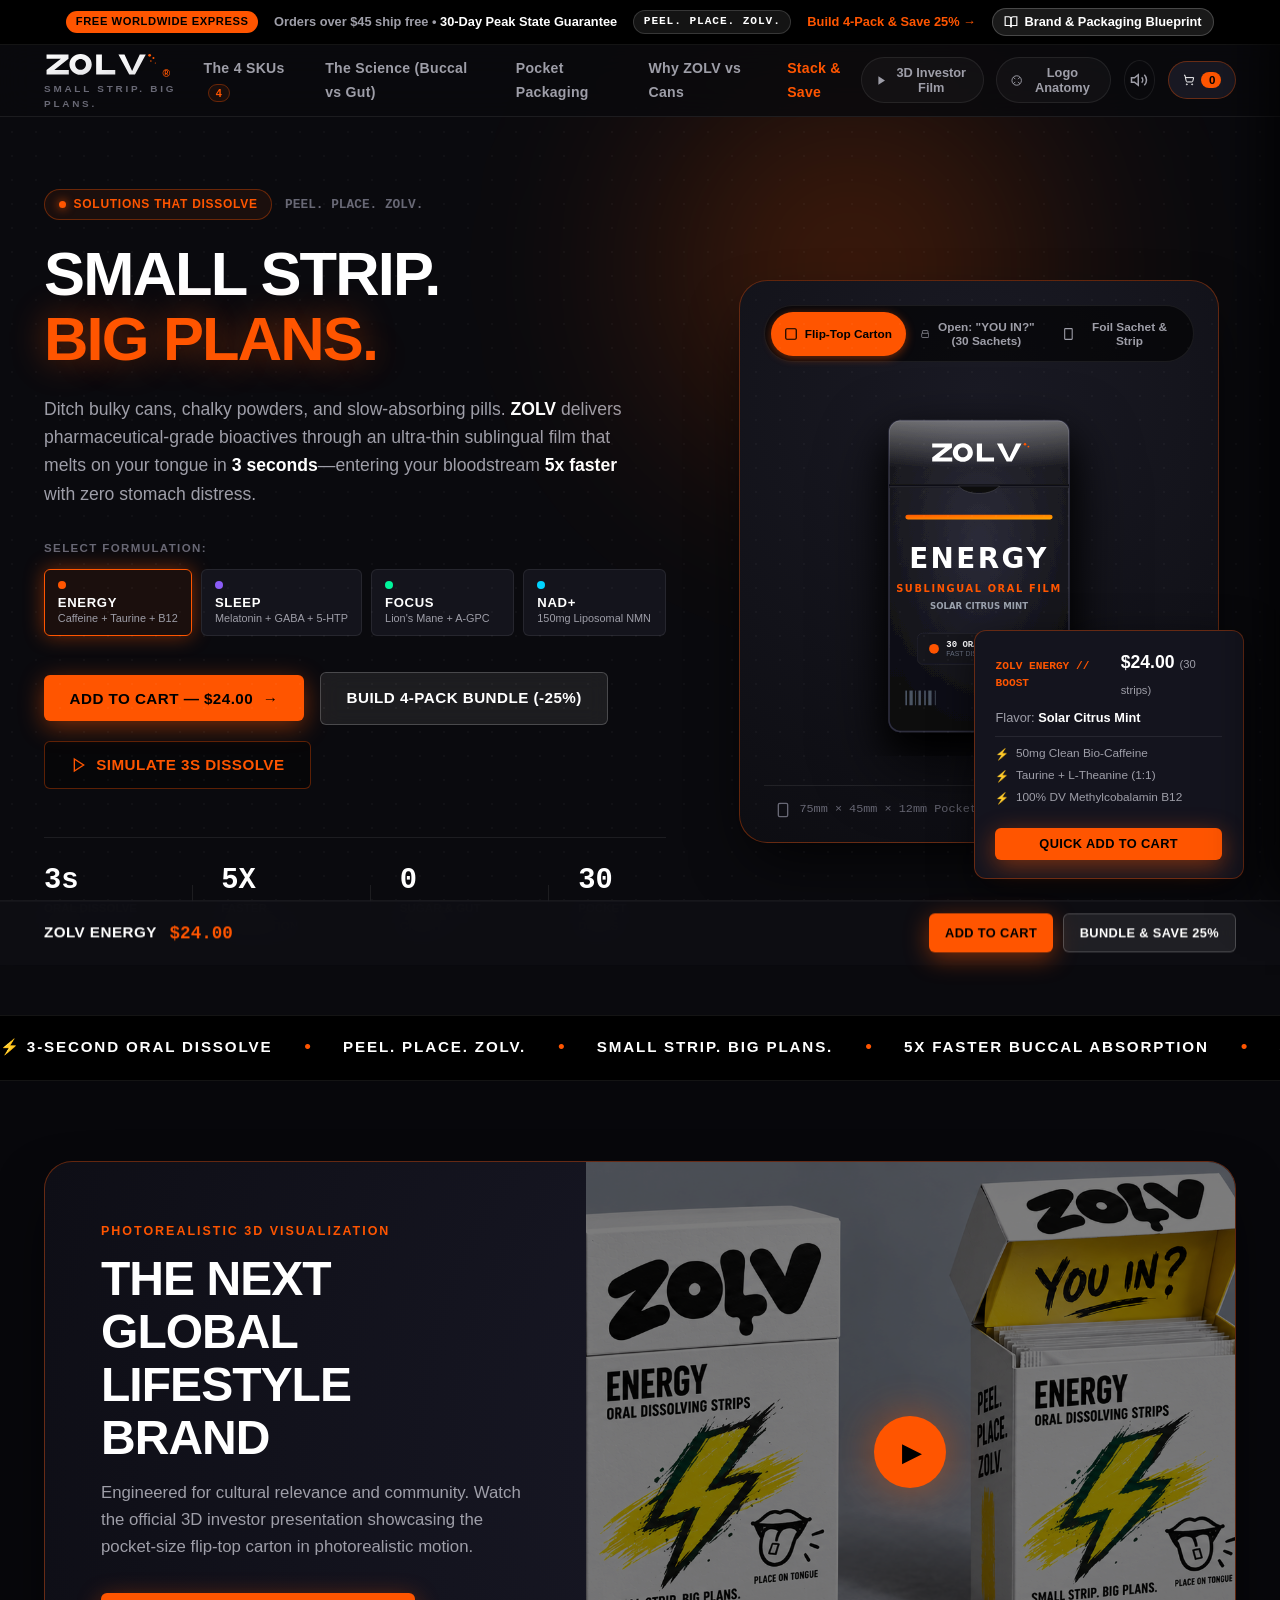
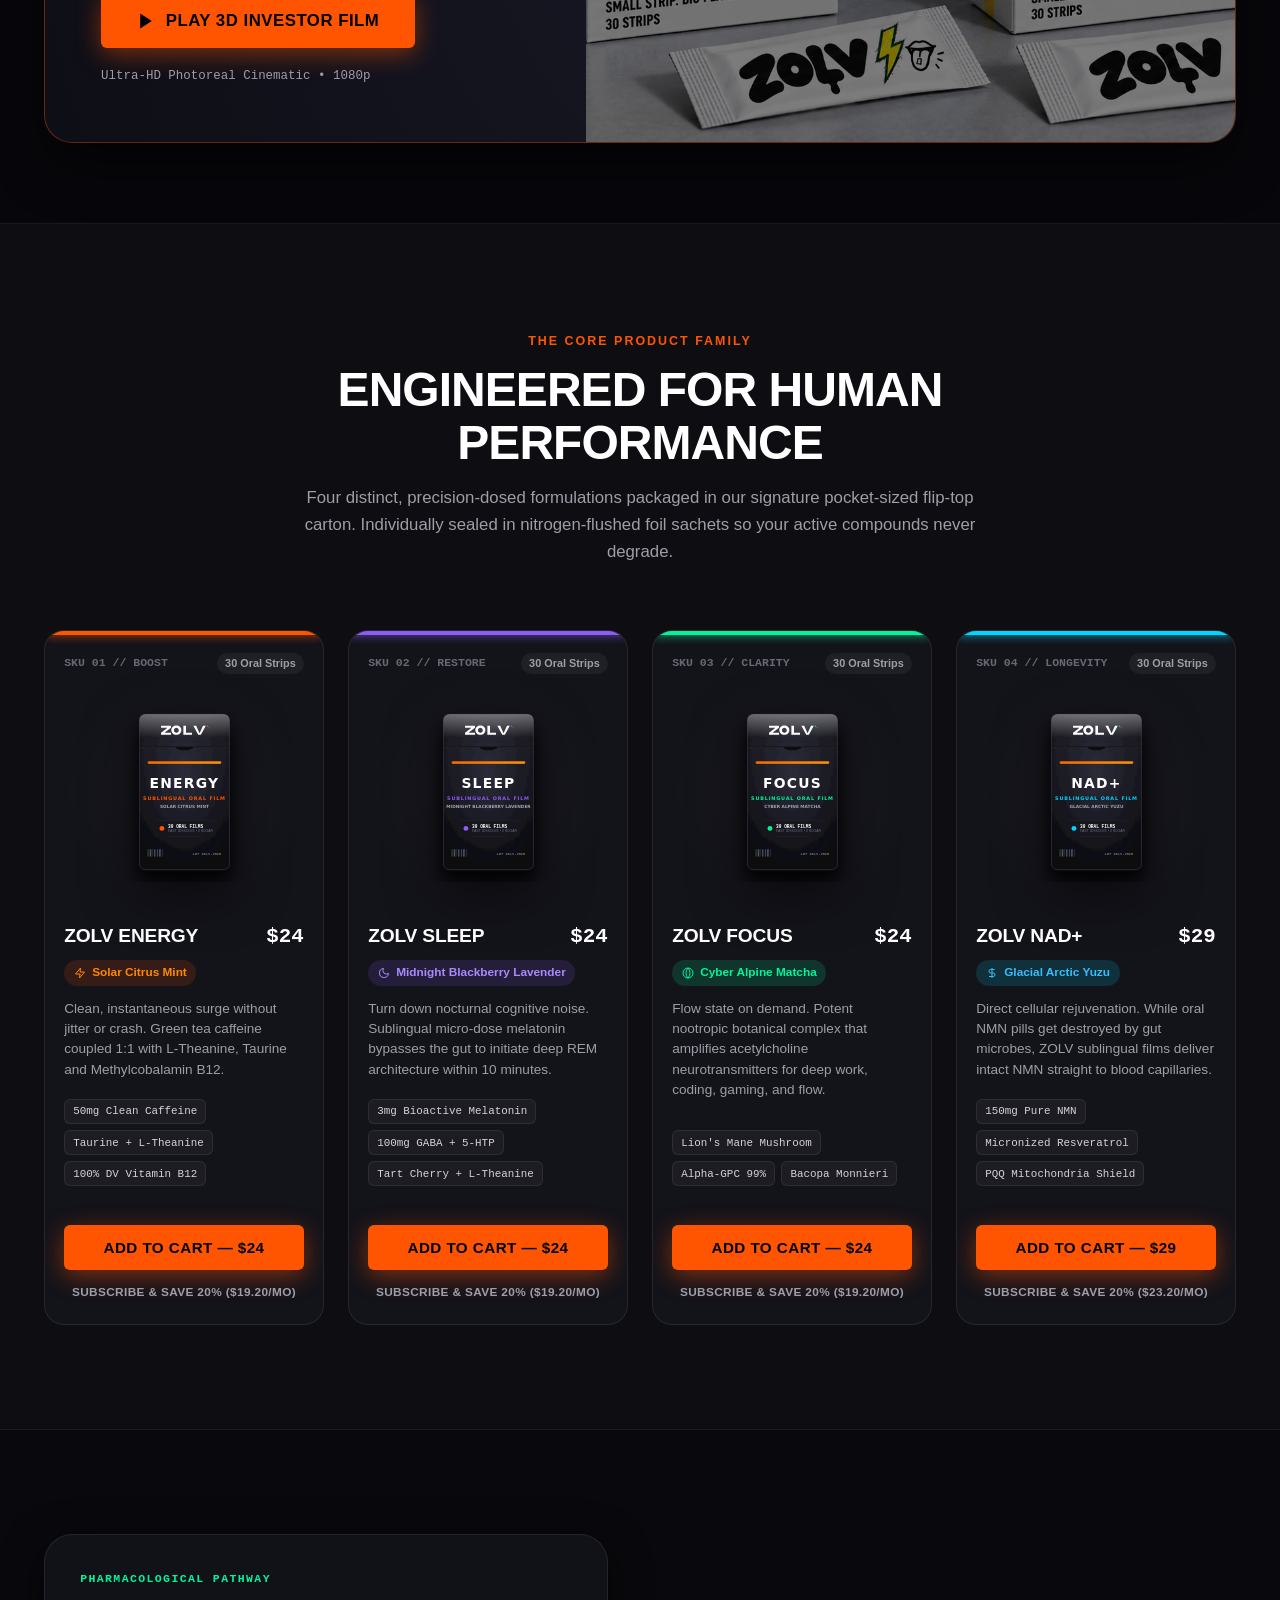
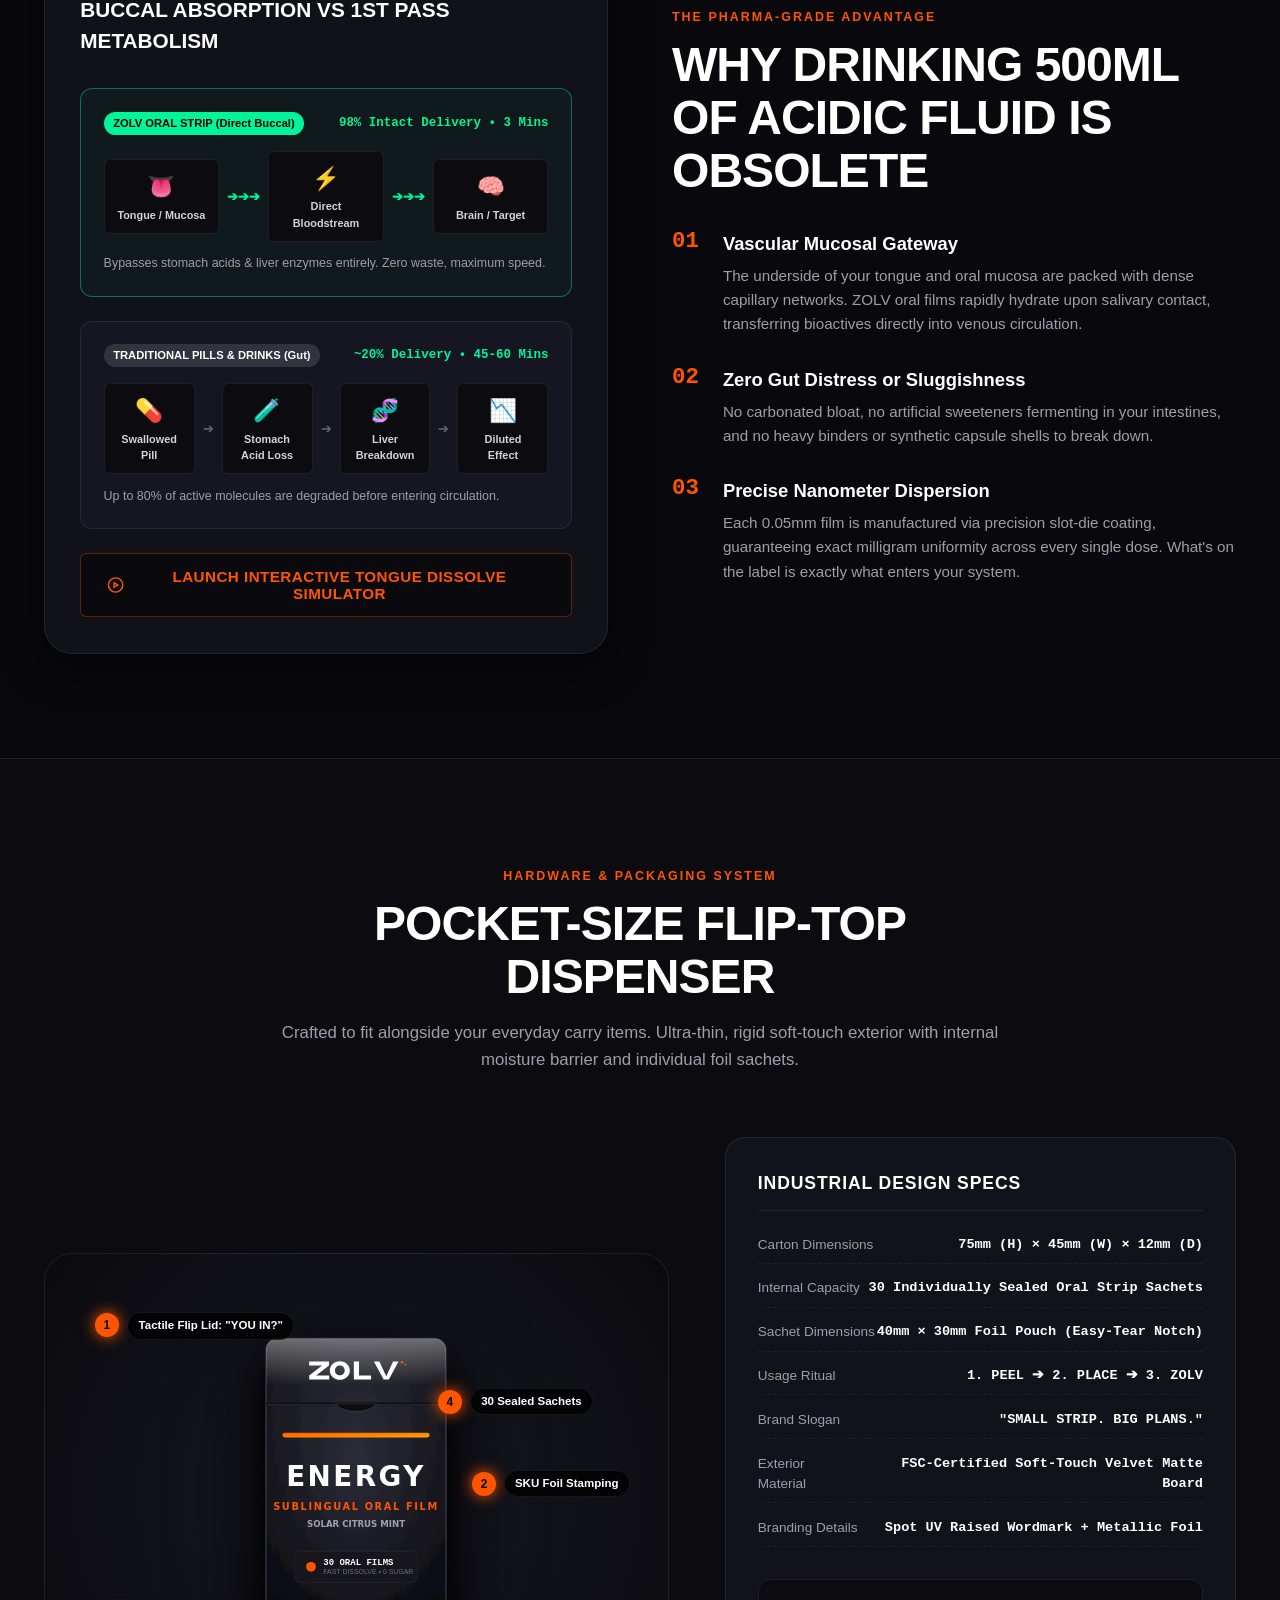
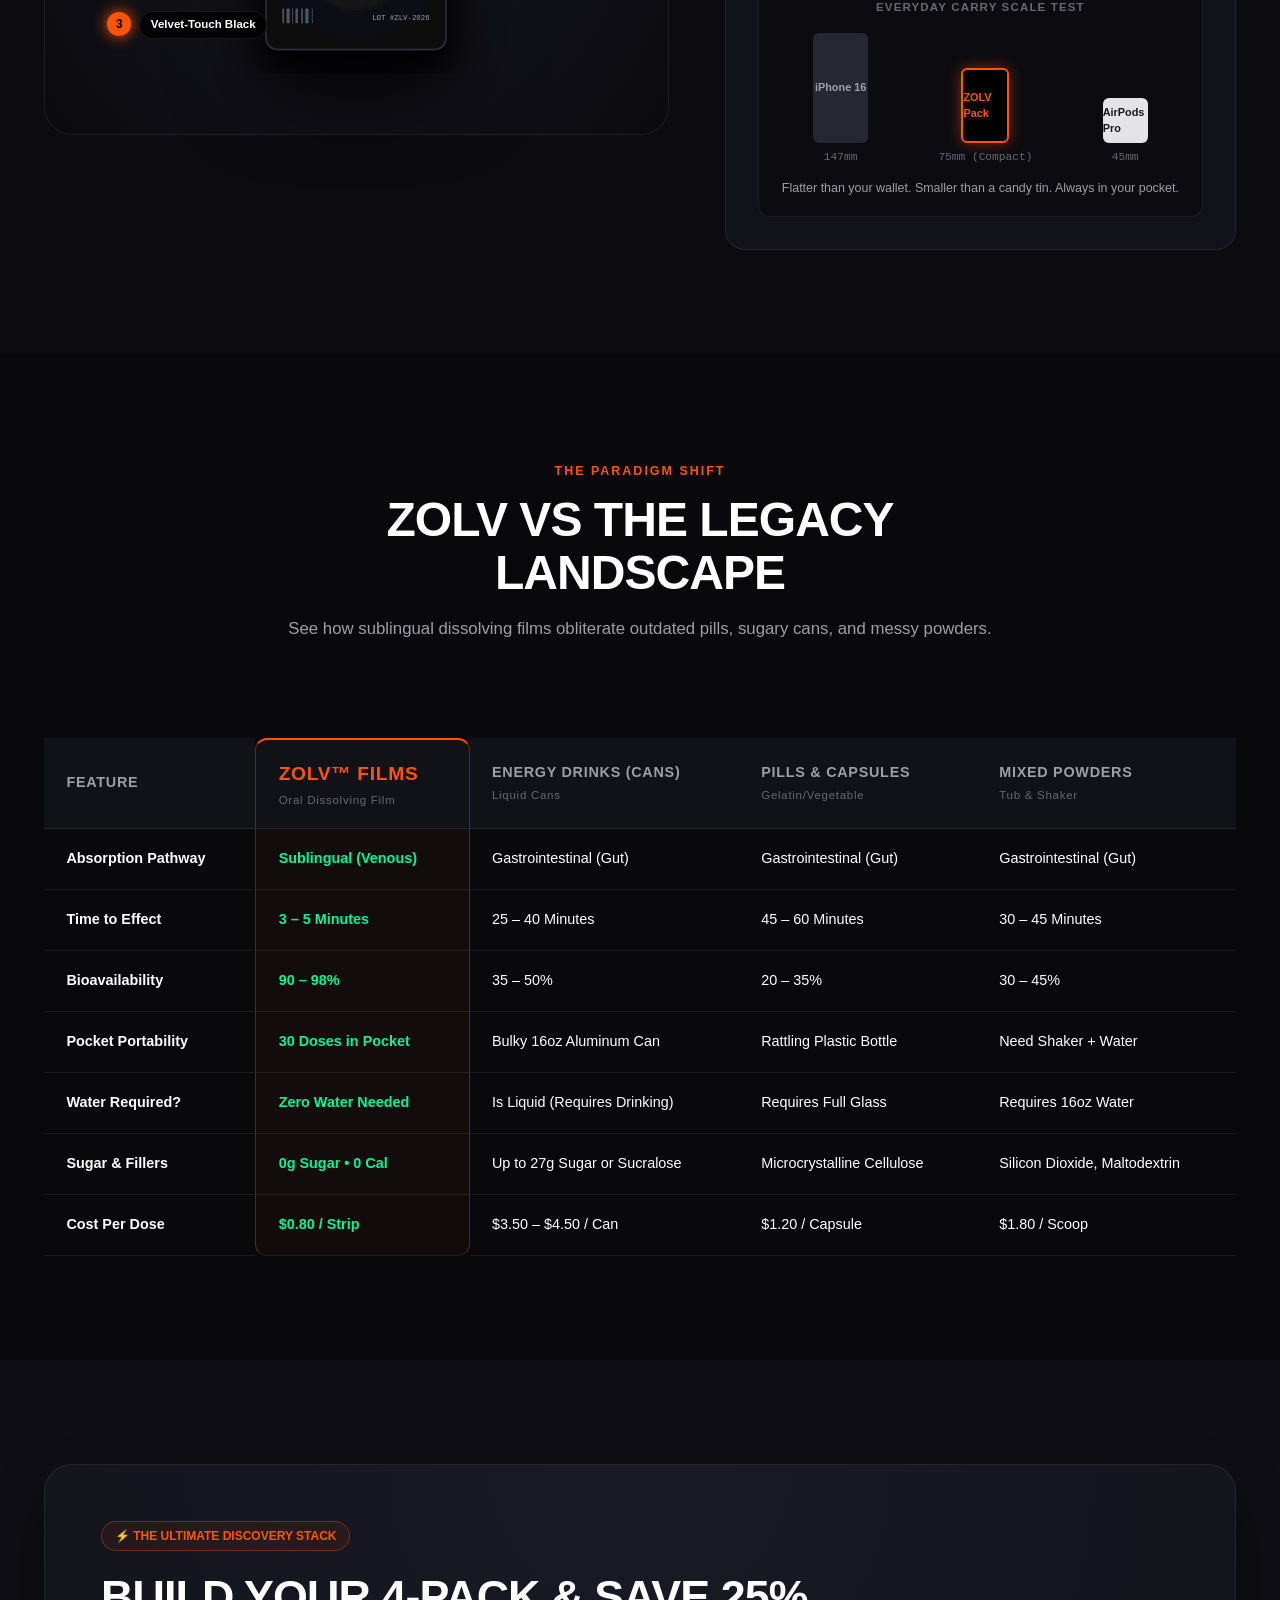
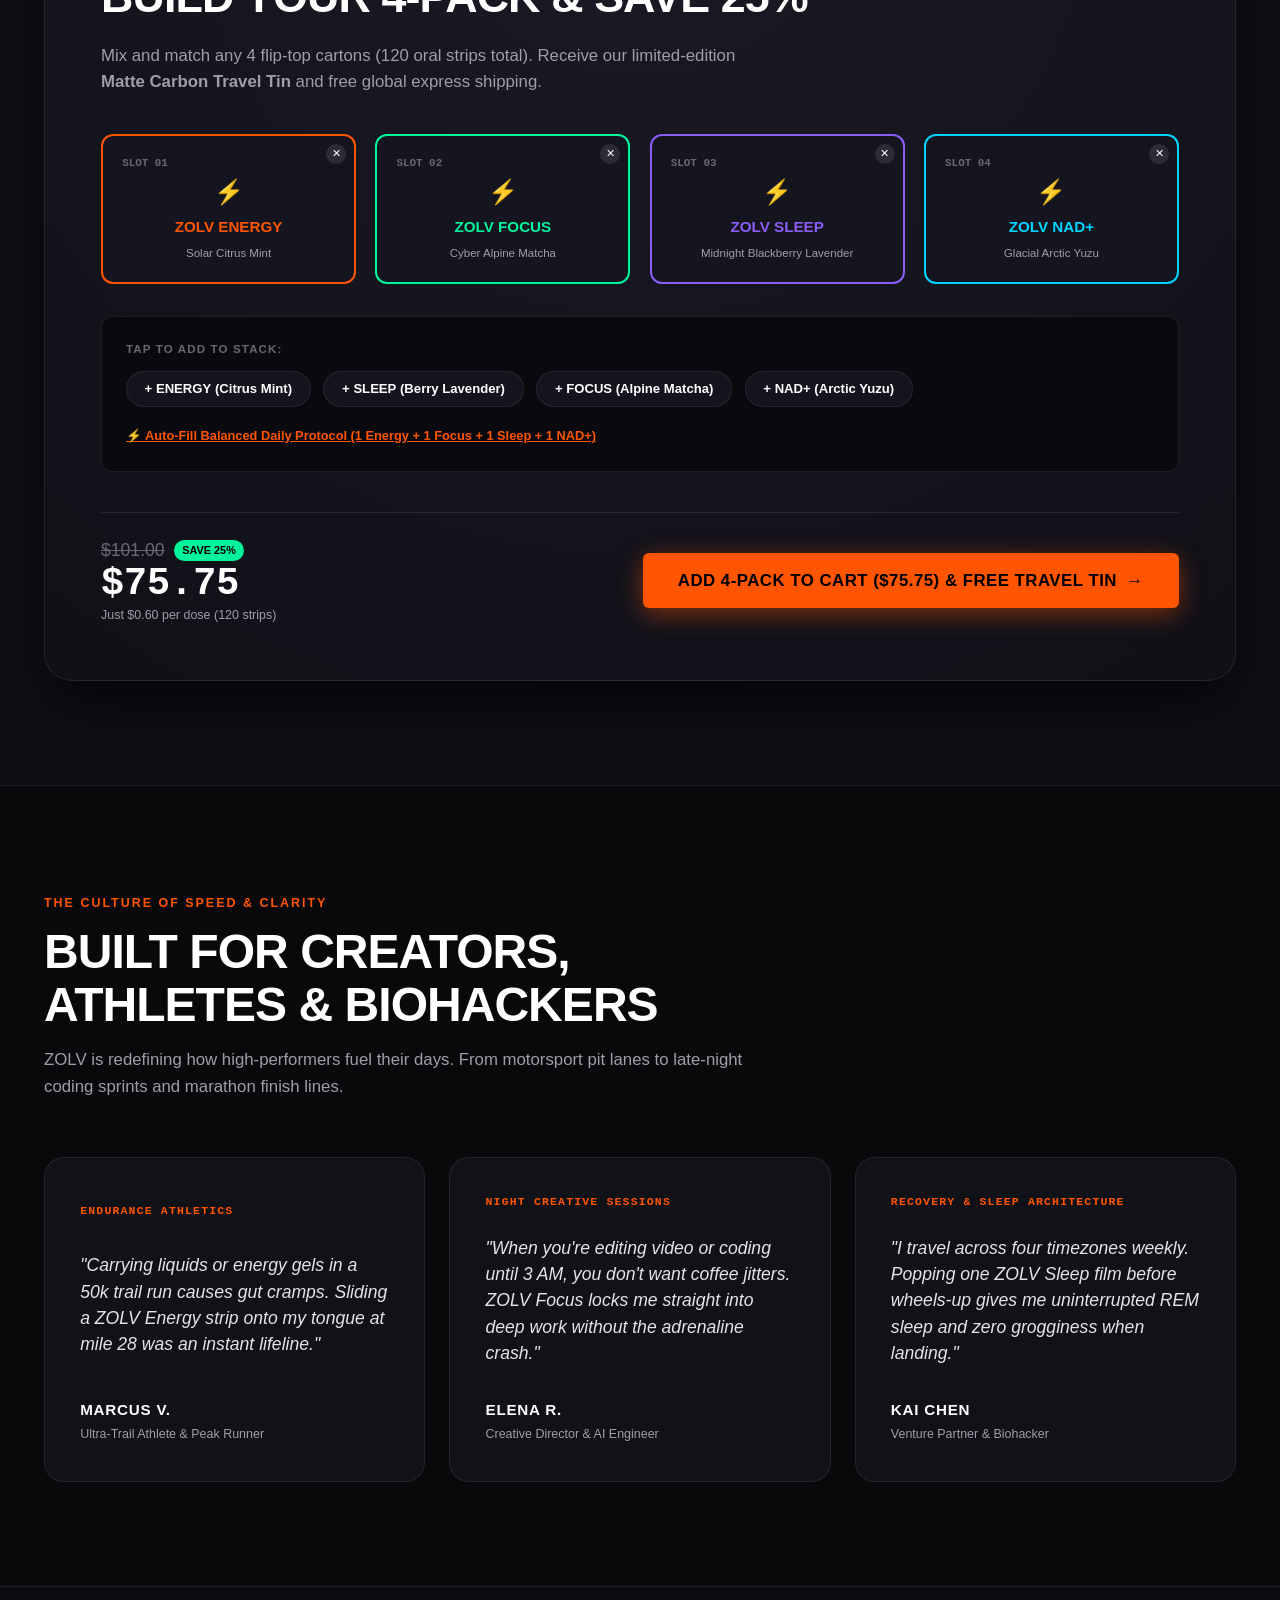
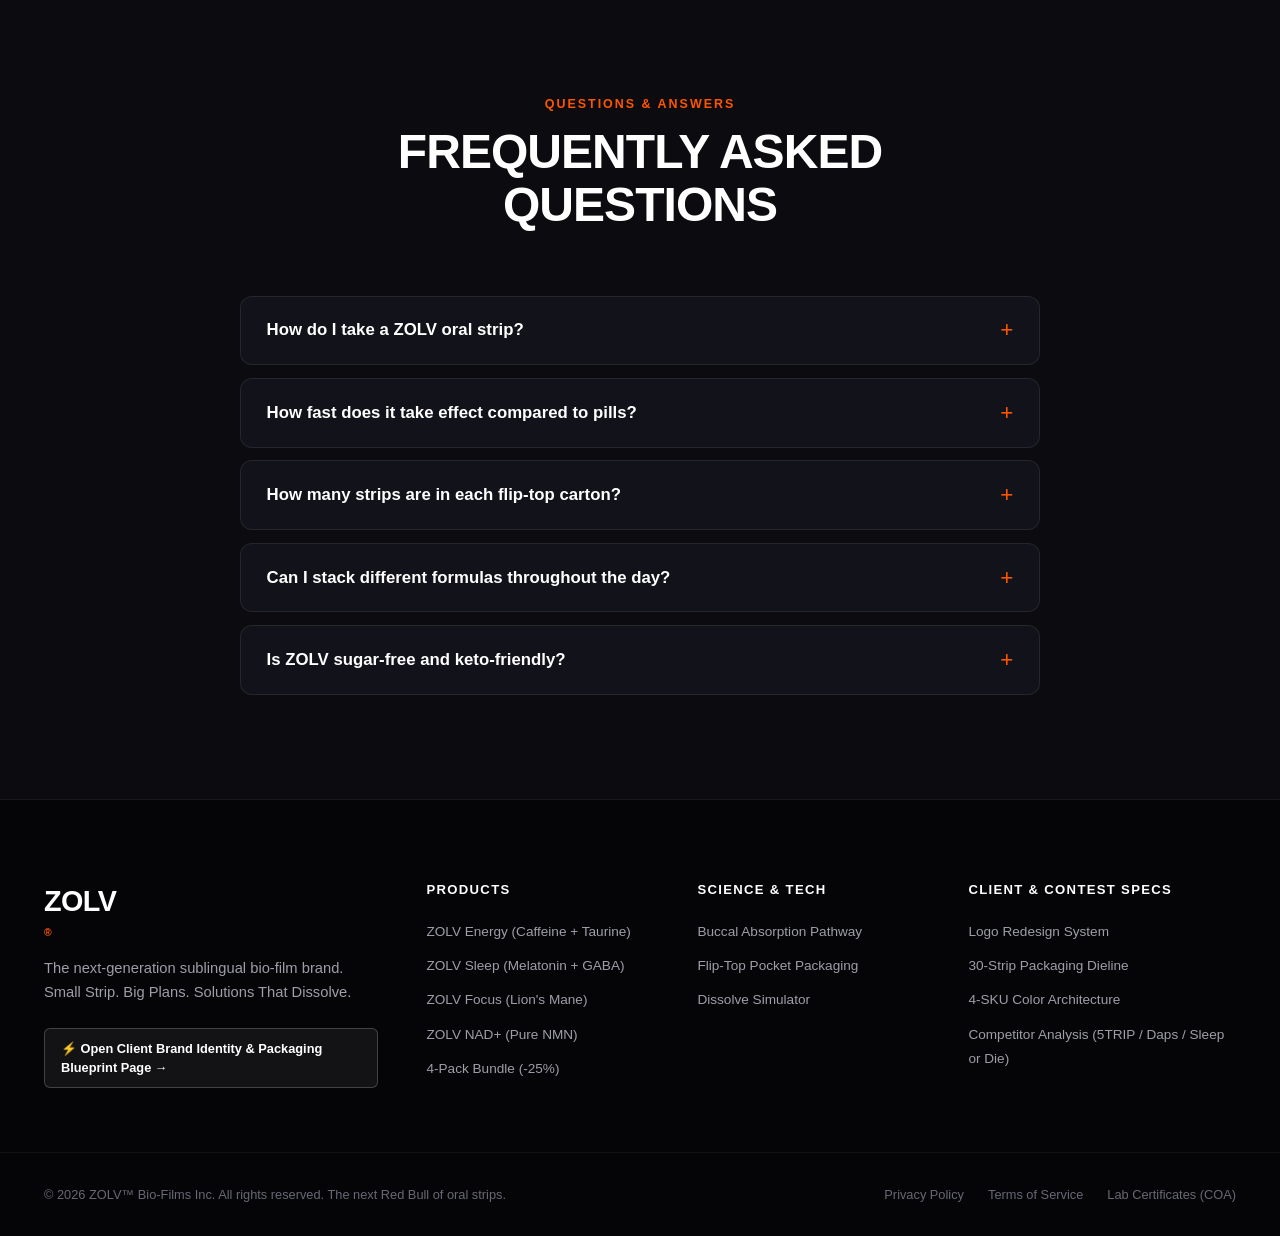
==== commit 786df2e7: "Add files via upload" ====
--- a/index.html
+++ b/index.html
@@ -102,7 +102,6 @@
           </li>
           <li><a href="#science" class="nav-item">The Science (Buccal vs Gut)</a></li>
           <li><a href="#packaging-system" class="nav-item">Pocket Packaging</a></li>
-          <li><a href="#logo-evolution" class="nav-item">Logo Evolution</a></li>
           <li><a href="#comparison" class="nav-item">Why ZOLV vs Cans</a></li>
           <li><a href="#bundle-builder" class="nav-item highlight-link">Stack & Save</a></li>
         </ul>
@@ -338,69 +337,11 @@
           </div>
         </div>
         <div class="cinematic-poster" onclick="openVideoModal()">
-          <video class="cinematic-preview-loop" autoplay muted loop playsinline>
+          <video class="cinematic-preview-loop" autoplay muted loop playsinline poster="client-assets/78A19110-D52A-4275-A603-859BB1B66B5A.png">
             <source src="client-assets/Premium-photoreal-cinematic-investor-vis.mp4" type="video/mp4">
           </video>
           <div class="play-pulse-overlay">
             <div class="play-btn-circle">▶</div>
-          </div>
-        </div>
-      </div>
-    </div>
-  </section>
-
-  <!-- ================= LOGO EVOLUTION: FROM PROTOTYPE TO ICONIC ================= -->
-  <section class="evolution-section" id="logo-evolution">
-    <div class="container">
-      <div class="section-header text-center">
-        <span class="section-subtitle">DELIVERABLE 01 // DESIGN EVOLUTION</span>
-        <h2 class="section-title">REFINING THE ZOLV WORDMARK</h2>
-        <p class="section-desc">
-          Honoring the client's request: keeping the recognizable personality of the original concept while elevating it into a balanced, luxury execution with subtle, intentional dissolve detailing.
-        </p>
-      </div>
-
-      <div class="evolution-grid">
-        <!-- Before: Client's Original Prototype -->
-        <div class="evolution-card before-card">
-          <div class="evo-badge badge-before">PREVIOUS PROTOTYPE (CLIENT UPLOAD)</div>
-          <div class="evo-image-wrap">
-            <img src="client-assets/ECAD9876-A10A-4216-9864-C5C4EC31DE56.png" alt="Previous ZOLV Logo Concept" class="evo-img">
-          </div>
-          <div class="evo-critique">
-            <h4>Observations & Limitations:</h4>
-            <ul>
-              <li>Heavy cartoonish teardrop drips under the 'L' compromised balance and legibility.</li>
-              <li>Inflated balloon typography felt too juvenile / candy-like for an elite performance brand.</li>
-              <li>Dripping blobs could not reproduce cleanly at small sizes (e.g. 30mm foil sachet or app favicon).</li>
-            </ul>
-          </div>
-        </div>
-
-        <!-- After: Our Refined Premium Vector Execution -->
-        <div class="evolution-card after-card">
-          <div class="evo-badge badge-after">ZOLV™ REDESIGNED WORDMARK</div>
-          <div class="evo-image-wrap bg-dark-grid">
-            <svg class="refined-logo-svg" viewBox="0 0 280 64" fill="none">
-              <!-- Clean geometry -->
-              <path d="M10 12H58V21.5L26.5 45.5H58V55H10V45.5L41.5 21.5H10V12Z" fill="#FFFFFF" />
-              <path fill-rule="evenodd" clip-rule="evenodd" d="M85 11C71.5 11 60.5 21 60.5 33.5C60.5 46 71.5 56 85 56C98.5 56 109.5 46 109.5 33.5C109.5 21 98.5 11 85 11ZM85 21.8C78.4 21.8 73 27 73 33.5C73 40 78.4 45.2 85 45.2C91.6 45.2 97 40 97 33.5C97 27 91.6 21.8 85 21.8Z" fill="#FFFFFF" />
-              <path d="M118 12H130.5V45.5H159V55H118V12Z" fill="#FFFFFF" />
-              <path d="M165 12H178L194.5 48L211 12H224L201 55H188L165 12Z" fill="#FFFFFF" />
-              <!-- Subtle & intentional dissolve particles -->
-              <circle cx="232" cy="14" r="3.2" fill="var(--sku-primary)" />
-              <circle cx="240" cy="20" r="2.3" fill="var(--sku-primary)" />
-              <circle cx="235" cy="27" r="1.7" fill="var(--sku-primary)" />
-              <circle cx="244" cy="31" r="1.2" fill="var(--sku-primary)" />
-            </svg>
-          </div>
-          <div class="evo-critique">
-            <h4 style="color: var(--color-accent-green);">Architectural Improvements:</h4>
-            <ul>
-              <li><strong>45° Kinetic Chamfer:</strong> Represents athletic speed, instant dissolution, and Red Bull-level drive.</li>
-              <li><strong>Subtle Sublingual Dissolve:</strong> Intentional 4-stage nanometer particulate dissolve on the apex of 'V'.</li>
-              <li><strong>Perfect Scalability:</strong> 100% vector geometry renders flawlessly from 16px to massive retail billboards.</li>
-            </ul>
           </div>
         </div>
       </div>
@@ -1104,7 +1045,6 @@
         <ul>
           <li><a href="#science">Buccal Absorption Pathway</a></li>
           <li><a href="#packaging-system">Flip-Top Pocket Packaging</a></li>
-          <li><a href="#logo-evolution">Logo Redesign Evolution</a></li>
           <li><a href="#hero" onclick="triggerDissolveModal()">Dissolve Simulator</a></li>
         </ul>
       </div>
@@ -1213,7 +1153,7 @@
       </div>
       <div class="modal-body" style="padding: 1rem;">
         <div class="modal-video-container">
-          <video id="full-investor-video" controls playsinline style="width: 100%; border-radius: 8px; background: #000;">
+          <video id="full-investor-video" controls playsinline poster="client-assets/78A19110-D52A-4275-A603-859BB1B66B5A.png" style="width: 100%; border-radius: 8px; background: #000;">
             <source src="client-assets/Premium-photoreal-cinematic-investor-vis.mp4" type="video/mp4">
             Your browser does not support HTML5 video.
           </video>
--- a/styles.css
+++ b/styles.css
@@ -0,0 +1,2915 @@
+/* ==========================================================================
+   ZOLV™ BRAND & PACKAGING DESIGN SYSTEM - CORE STYLESHEET
+   Aesthetic: Premium Neo-Brutalist High-Performance DTC (Red Bull x Apple Pro)
+   ========================================================================== */
+
+:root {
+  /* Dynamic SKU Theme Variables (Defaults to Energy) */
+  --sku-primary: #FF5500;
+  --sku-primary-glow: rgba(255, 85, 0, 0.45);
+  --sku-secondary: #FFAA00;
+  --sku-bg-tint: rgba(255, 85, 0, 0.06);
+  --sku-border: rgba(255, 85, 0, 0.3);
+
+  /* Global Color Palette */
+  --color-bg: #0A0A0E;
+  --color-surface: #121218;
+  --color-surface-hover: #1A1A22;
+  --color-surface-subtle: #181822;
+  --color-border: rgba(255, 255, 255, 0.08);
+  --color-border-hover: rgba(255, 255, 255, 0.2);
+  --color-text-main: #FFFFFF;
+  --color-text-muted: #9E9EA8;
+  --color-text-subtle: #686875;
+  --color-accent-green: #00F59B;
+  --color-card-dark: #0E0E14;
+
+  /* Typography */
+  --font-heading: -apple-system, BlinkMacSystemFont, "Segoe UI", Roboto, "Helvetica Neue", Arial, sans-serif;
+  --font-mono: ui-monospace, SFMono-Regular, "SF Mono", Menlo, Consolas, monospace;
+
+  /* Spacing & Layout */
+  --container-max: 1240px;
+  --header-height: 72px;
+  --radius-sm: 6px;
+  --radius-md: 12px;
+  --radius-lg: 20px;
+  --radius-xl: 28px;
+  --radius-full: 9999px;
+
+  /* Shadows & Glows */
+  --shadow-subtle: 0 4px 20px rgba(0, 0, 0, 0.4);
+  --shadow-elevated: 0 12px 40px rgba(0, 0, 0, 0.6);
+  --shadow-pack: 0 25px 60px -15px rgba(0, 0, 0, 0.85);
+
+  /* Transitions */
+  --transition-fast: 0.2s cubic-bezier(0.16, 1, 0.3, 1);
+  --transition-smooth: 0.35s cubic-bezier(0.16, 1, 0.3, 1);
+  --transition-spring: 0.5s cubic-bezier(0.34, 1.56, 0.64, 1);
+}
+
+/* ================= THEME SKU OVERRIDES ================= */
+body.theme-energy {
+  --sku-primary: #FF5500;
+  --sku-primary-glow: rgba(255, 85, 0, 0.45);
+  --sku-secondary: #FF8800;
+  --sku-bg-tint: rgba(255, 85, 0, 0.07);
+  --sku-border: rgba(255, 85, 0, 0.35);
+}
+
+body.theme-sleep {
+  --sku-primary: #8B5CF6;
+  --sku-primary-glow: rgba(139, 92, 246, 0.45);
+  --sku-secondary: #A78BFA;
+  --sku-bg-tint: rgba(139, 92, 246, 0.08);
+  --sku-border: rgba(139, 92, 246, 0.35);
+}
+
+body.theme-focus {
+  --sku-primary: #00F59B;
+  --sku-primary-glow: rgba(0, 245, 155, 0.4);
+  --sku-secondary: #34D399;
+  --sku-bg-tint: rgba(0, 245, 155, 0.07);
+  --sku-border: rgba(0, 245, 155, 0.35);
+}
+
+body.theme-nad {
+  --sku-primary: #00D4FF;
+  --sku-primary-glow: rgba(0, 212, 255, 0.45);
+  --sku-secondary: #7DD3FC;
+  --sku-bg-tint: rgba(0, 212, 255, 0.07);
+  --sku-border: rgba(0, 212, 255, 0.35);
+}
+
+/* ================= RESET & BASE ================= */
+*, *::before, *::after {
+  box-sizing: border-box;
+  margin: 0;
+  padding: 0;
+}
+
+html {
+  scroll-behavior: smooth;
+  font-size: 16px;
+  background-color: var(--color-bg);
+  color: var(--color-text-main);
+  font-family: var(--font-heading);
+  -webkit-font-smoothing: antialiased;
+}
+
+body {
+  background-color: var(--color-bg);
+  color: var(--color-text-main);
+  line-height: 1.5;
+  overflow-x: hidden;
+  position: relative;
+  transition: background-color var(--transition-smooth);
+}
+
+img, svg {
+  display: block;
+  max-width: 100%;
+}
+
+a {
+  color: inherit;
+  text-decoration: none;
+  transition: color var(--transition-fast);
+}
+
+button {
+  font-family: inherit;
+  cursor: pointer;
+  border: none;
+  background: none;
+  color: inherit;
+  outline: none;
+}
+
+.container {
+  width: 100%;
+  max-width: var(--container-max);
+  margin: 0 auto;
+  padding: 0 1.5rem;
+}
+
+/* ================= UTILITY CLASSES ================= */
+.text-center { text-align: center; }
+.w-full { width: 100%; }
+.text-green { color: var(--color-accent-green); }
+
+.glow-text {
+  color: var(--sku-primary);
+  text-shadow: 0 0 35px var(--sku-primary-glow);
+  transition: color var(--transition-smooth), text-shadow var(--transition-smooth);
+}
+
+/* Noise texture backdrop */
+.noise-overlay {
+  position: fixed;
+  inset: 0;
+  background-image: radial-gradient(rgba(255, 255, 255, 0.03) 1px, transparent 1px);
+  background-size: 24px 24px;
+  pointer-events: none;
+  z-index: 1;
+}
+
+.ambient-glow {
+  position: absolute;
+  top: -150px;
+  right: 10%;
+  width: 600px;
+  height: 600px;
+  background: radial-gradient(circle, var(--sku-primary-glow) 0%, transparent 70%);
+  filter: blur(80px);
+  opacity: 0.6;
+  pointer-events: none;
+  z-index: 0;
+  transition: background var(--transition-smooth);
+}
+
+/* ================= BUTTONS ================= */
+.btn {
+  display: inline-flex;
+  align-items: center;
+  justify-content: center;
+  gap: 0.6rem;
+  font-weight: 700;
+  font-size: 0.95rem;
+  letter-spacing: 0.03em;
+  padding: 0.9rem 1.6rem;
+  border-radius: var(--radius-sm);
+  transition: all var(--transition-fast);
+  text-transform: uppercase;
+  position: relative;
+  overflow: hidden;
+}
+
+.btn-primary {
+  background: var(--sku-primary);
+  color: #000000;
+  box-shadow: 0 6px 24px var(--sku-primary-glow);
+}
+
+.btn-primary:hover {
+  transform: translateY(-2px);
+  box-shadow: 0 10px 32px var(--sku-primary-glow);
+  filter: brightness(1.1);
+}
+
+.btn-secondary {
+  background: rgba(255, 255, 255, 0.08);
+  color: #FFFFFF;
+  border: 1px solid var(--color-border-hover);
+  backdrop-filter: blur(10px);
+}
+
+.btn-secondary:hover {
+  background: rgba(255, 255, 255, 0.15);
+  transform: translateY(-2px);
+}
+
+.btn-outline {
+  border: 1px solid var(--sku-border);
+  color: var(--sku-primary);
+  background: rgba(0, 0, 0, 0.4);
+}
+
+.btn-outline:hover {
+  background: var(--sku-bg-tint);
+  border-color: var(--sku-primary);
+}
+
+.btn-sm {
+  padding: 0.55rem 1rem;
+  font-size: 0.8rem;
+}
+
+.btn-lg {
+  padding: 1.1rem 2.2rem;
+  font-size: 1.05rem;
+  font-weight: 800;
+}
+
+/* ================= TOP ANNOUNCEMENT BAR ================= */
+.top-announcement {
+  background: #000000;
+  border-bottom: 1px solid var(--color-border);
+  font-size: 0.8rem;
+  font-weight: 600;
+  padding: 0.5rem 0;
+  position: relative;
+  z-index: 50;
+}
+
+.announcement-inner {
+  display: flex;
+  align-items: center;
+  justify-content: center;
+  gap: 1rem;
+  flex-wrap: wrap;
+}
+
+.announcement-pill {
+  background: var(--sku-primary);
+  color: #000000;
+  padding: 0.15rem 0.6rem;
+  border-radius: var(--radius-full);
+  font-size: 0.7rem;
+  font-weight: 800;
+  letter-spacing: 0.05em;
+}
+
+.announcement-text {
+  color: var(--color-text-muted);
+}
+
+.announcement-text strong {
+  color: #FFFFFF;
+}
+
+.announcement-link {
+  color: var(--sku-primary);
+  font-weight: 700;
+}
+
+.announcement-link:hover {
+  text-decoration: underline;
+}
+
+.brand-guide-badge {
+  display: inline-flex;
+  align-items: center;
+  gap: 0.4rem;
+  background: rgba(255, 255, 255, 0.1);
+  padding: 0.2rem 0.7rem;
+  border-radius: var(--radius-full);
+  color: #FFFFFF;
+  border: 1px solid rgba(255, 255, 255, 0.2);
+  transition: all var(--transition-fast);
+}
+
+.brand-guide-badge:hover {
+  background: var(--sku-primary);
+  color: #000000;
+  border-color: var(--sku-primary);
+}
+
+/* ================= SITE HEADER ================= */
+.site-header {
+  position: sticky;
+  top: 0;
+  width: 100%;
+  height: var(--header-height);
+  background: rgba(10, 10, 14, 0.85);
+  backdrop-filter: blur(16px);
+  -webkit-backdrop-filter: blur(16px);
+  border-bottom: 1px solid var(--color-border);
+  z-index: 40;
+  transition: all var(--transition-fast);
+}
+
+.header-container {
+  display: flex;
+  align-items: center;
+  justify-content: space-between;
+  height: 100%;
+}
+
+/* Brand Logo (Refined Vector SVG) */
+.brand-logo {
+  display: flex;
+  flex-direction: column;
+  gap: 0.15rem;
+}
+
+.logo-wrapper {
+  display: flex;
+  align-items: baseline;
+  gap: 0.25rem;
+}
+
+.zolv-text {
+  font-size: 1.8rem;
+  font-weight: 900;
+  letter-spacing: -0.02em;
+  color: #FFFFFF;
+}
+
+.zolv-wordmark-svg {
+  height: 28px;
+  width: auto;
+  overflow: visible;
+}
+
+.dissolve-particle {
+  transition: fill var(--transition-smooth);
+}
+
+.tm-mark {
+  font-size: 0.65rem;
+  font-weight: 800;
+  color: var(--sku-primary);
+}
+
+.logo-subline {
+  font-size: 0.62rem;
+  letter-spacing: 0.28em;
+  color: var(--color-text-subtle);
+  font-weight: 700;
+  margin-top: -2px;
+}
+
+/* Navigation Links */
+.main-nav {
+  display: flex;
+  align-items: center;
+}
+
+.nav-links {
+  display: flex;
+  list-style: none;
+  gap: 2rem;
+  align-items: center;
+}
+
+.nav-item {
+  font-size: 0.88rem;
+  font-weight: 600;
+  color: var(--color-text-muted);
+  letter-spacing: 0.02em;
+  padding: 0.5rem 0;
+  position: relative;
+}
+
+.nav-item:hover, .nav-item.active {
+  color: #FFFFFF;
+}
+
+.nav-item::after {
+  content: "";
+  position: absolute;
+  bottom: 0;
+  left: 0;
+  width: 0;
+  height: 2px;
+  background: var(--sku-primary);
+  transition: width var(--transition-fast);
+}
+
+.nav-item:hover::after {
+  width: 100%;
+}
+
+.badge-sku-count {
+  background: var(--sku-bg-tint);
+  color: var(--sku-primary);
+  border: 1px solid var(--sku-border);
+  font-size: 0.68rem;
+  padding: 0.1rem 0.4rem;
+  border-radius: var(--radius-full);
+  margin-left: 0.3rem;
+  font-weight: 800;
+}
+
+.highlight-link {
+  color: var(--sku-primary);
+}
+
+/* Dropdown */
+.has-dropdown {
+  position: relative;
+}
+
+.nav-dropdown {
+  position: absolute;
+  top: 100%;
+  left: 0;
+  width: 290px;
+  background: #14141C;
+  border: 1px solid var(--color-border);
+  border-radius: var(--radius-md);
+  padding: 0.6rem;
+  box-shadow: var(--shadow-elevated);
+  opacity: 0;
+  visibility: hidden;
+  transform: translateY(10px);
+  transition: all var(--transition-fast);
+  z-index: 100;
+  display: flex;
+  flex-direction: column;
+  gap: 0.3rem;
+}
+
+.has-dropdown:hover .nav-dropdown {
+  opacity: 1;
+  visibility: visible;
+  transform: translateY(0);
+}
+
+.dropdown-item {
+  display: flex;
+  align-items: center;
+  gap: 0.8rem;
+  padding: 0.6rem 0.8rem;
+  border-radius: var(--radius-sm);
+  transition: background var(--transition-fast);
+}
+
+.dropdown-item:hover {
+  background: rgba(255, 255, 255, 0.06);
+}
+
+.dropdown-item strong {
+  display: block;
+  font-size: 0.85rem;
+  color: #FFFFFF;
+}
+
+.dropdown-item span {
+  font-size: 0.72rem;
+  color: var(--color-text-muted);
+}
+
+.sku-dot {
+  width: 10px;
+  height: 10px;
+  border-radius: 50%;
+  flex-shrink: 0;
+}
+
+.sku-dot-energy { background: #FF5500; box-shadow: 0 0 8px #FF5500; }
+.sku-dot-sleep { background: #8B5CF6; box-shadow: 0 0 8px #8B5CF6; }
+.sku-dot-focus { background: #00F59B; box-shadow: 0 0 8px #00F59B; }
+.sku-dot-nad { background: #00D4FF; box-shadow: 0 0 8px #00D4FF; }
+
+/* Header Actions */
+.header-actions {
+  display: flex;
+  align-items: center;
+  gap: 0.8rem;
+}
+
+.spec-btn {
+  display: flex;
+  align-items: center;
+  gap: 0.4rem;
+  font-size: 0.8rem;
+  font-weight: 700;
+  color: var(--color-text-muted);
+  border: 1px solid var(--color-border);
+  padding: 0.45rem 0.85rem;
+  border-radius: var(--radius-full);
+  background: rgba(255, 255, 255, 0.03);
+  transition: all var(--transition-fast);
+}
+
+.spec-btn:hover {
+  color: #FFFFFF;
+  border-color: var(--color-border-hover);
+  background: rgba(255, 255, 255, 0.08);
+}
+
+.icon-btn {
+  width: 40px;
+  height: 40px;
+  display: flex;
+  align-items: center;
+  justify-content: center;
+  border-radius: 50%;
+  border: 1px solid var(--color-border);
+  color: var(--color-text-muted);
+  transition: all var(--transition-fast);
+}
+
+.icon-btn:hover {
+  color: #FFFFFF;
+  border-color: var(--color-border-hover);
+}
+
+.cart-trigger {
+  display: flex;
+  align-items: center;
+  gap: 0.4rem;
+  background: #181822;
+  border: 1px solid var(--sku-border);
+  padding: 0.5rem 0.9rem;
+  border-radius: var(--radius-full);
+  color: #FFFFFF;
+  font-weight: 700;
+  transition: all var(--transition-fast);
+}
+
+.cart-trigger:hover {
+  background: var(--sku-bg-tint);
+  border-color: var(--sku-primary);
+  transform: scale(1.03);
+}
+
+.cart-count {
+  background: var(--sku-primary);
+  color: #000000;
+  font-size: 0.72rem;
+  font-weight: 800;
+  padding: 0.15rem 0.5rem;
+  border-radius: var(--radius-full);
+  min-width: 18px;
+  text-align: center;
+}
+
+.mobile-toggle {
+  display: none;
+  flex-direction: column;
+  gap: 5px;
+  width: 30px;
+  height: 24px;
+}
+
+.mobile-toggle span {
+  display: block;
+  width: 100%;
+  height: 2px;
+  background: #FFFFFF;
+  transition: all var(--transition-fast);
+}
+
+/* ================= HERO SECTION ================= */
+.hero-section {
+  position: relative;
+  padding: 4.5rem 0 5rem;
+  min-height: calc(100vh - var(--header-height));
+  display: flex;
+  align-items: center;
+  z-index: 2;
+}
+
+.hero-grid {
+  display: grid;
+  grid-template-columns: 1.15fr 0.95fr;
+  gap: 3.5rem;
+  align-items: center;
+}
+
+.hero-tag-wrap {
+  display: flex;
+  align-items: center;
+  gap: 0.8rem;
+  margin-bottom: 1.4rem;
+  flex-wrap: wrap;
+}
+
+.hero-tag {
+  display: inline-flex;
+  align-items: center;
+  gap: 0.5rem;
+  background: var(--sku-bg-tint);
+  border: 1px solid var(--sku-border);
+  color: var(--sku-primary);
+  padding: 0.35rem 0.85rem;
+  border-radius: var(--radius-full);
+  font-size: 0.75rem;
+  font-weight: 800;
+  letter-spacing: 0.06em;
+  transition: all var(--transition-smooth);
+}
+
+.pulse-led {
+  width: 7px;
+  height: 7px;
+  border-radius: 50%;
+  background: var(--sku-primary);
+  box-shadow: 0 0 10px var(--sku-primary);
+  animation: pulse-glow 2s infinite;
+}
+
+@keyframes pulse-glow {
+  0%, 100% { opacity: 1; transform: scale(1); }
+  50% { opacity: 0.4; transform: scale(0.85); }
+}
+
+.hero-subtag {
+  color: var(--color-text-subtle);
+  font-size: 0.8rem;
+  font-weight: 600;
+  font-family: var(--font-mono);
+}
+
+.hero-title {
+  font-size: clamp(2.4rem, 4.8vw, 4.2rem);
+  font-weight: 900;
+  line-height: 1.05;
+  letter-spacing: -0.03em;
+  margin-bottom: 1.5rem;
+  text-transform: uppercase;
+}
+
+.hero-description {
+  font-size: 1.1rem;
+  line-height: 1.6;
+  color: var(--color-text-muted);
+  max-width: 580px;
+  margin-bottom: 2rem;
+}
+
+.hero-description strong {
+  color: #FFFFFF;
+}
+
+/* SKU Switcher Pills */
+.hero-sku-selector {
+  margin-bottom: 2.2rem;
+}
+
+.selector-label {
+  display: block;
+  font-size: 0.72rem;
+  letter-spacing: 0.12em;
+  color: var(--color-text-subtle);
+  font-weight: 800;
+  margin-bottom: 0.75rem;
+}
+
+.sku-pill-group {
+  display: grid;
+  grid-template-columns: repeat(4, 1fr);
+  gap: 0.6rem;
+}
+
+.sku-pill {
+  background: #14141C;
+  border: 1px solid var(--color-border);
+  padding: 0.7rem 0.8rem;
+  border-radius: var(--radius-sm);
+  text-align: left;
+  transition: all var(--transition-fast);
+  display: flex;
+  flex-direction: column;
+  gap: 0.15rem;
+  position: relative;
+}
+
+.sku-pill .dot {
+  width: 8px;
+  height: 8px;
+  border-radius: 50%;
+  margin-bottom: 0.2rem;
+}
+
+.sku-pill[data-sku="energy"] .dot { background: #FF5500; }
+.sku-pill[data-sku="sleep"] .dot { background: #8B5CF6; }
+.sku-pill[data-sku="focus"] .dot { background: #00F59B; }
+.sku-pill[data-sku="nad"] .dot { background: #00D4FF; }
+
+.sku-pill strong {
+  font-size: 0.82rem;
+  color: #FFFFFF;
+  letter-spacing: 0.05em;
+}
+
+.sku-pill small {
+  font-size: 0.68rem;
+  color: var(--color-text-muted);
+  white-space: nowrap;
+  overflow: hidden;
+  text-overflow: ellipsis;
+}
+
+.sku-pill:hover {
+  background: #1C1C26;
+  border-color: var(--color-border-hover);
+}
+
+.sku-pill.active {
+  border-color: var(--sku-primary);
+  background: var(--sku-bg-tint);
+  box-shadow: 0 0 20px var(--sku-primary-glow);
+}
+
+/* Hero CTA Group */
+.hero-cta-group {
+  display: flex;
+  align-items: center;
+  gap: 1rem;
+  flex-wrap: wrap;
+  margin-bottom: 3rem;
+}
+
+/* Hero Metrics */
+.hero-metrics {
+  display: flex;
+  align-items: center;
+  gap: 1.8rem;
+  padding-top: 1.8rem;
+  border-top: 1px solid var(--color-border);
+}
+
+.metric-item {
+  display: flex;
+  flex-direction: column;
+}
+
+.metric-val {
+  font-size: 1.8rem;
+  font-weight: 900;
+  color: #FFFFFF;
+  line-height: 1;
+  font-family: var(--font-mono);
+}
+
+.metric-lbl {
+  font-size: 0.72rem;
+  color: var(--color-text-subtle);
+  text-transform: uppercase;
+  font-weight: 700;
+  margin-top: 0.3rem;
+}
+
+.metric-divider {
+  width: 1px;
+  height: 32px;
+  background: var(--color-border);
+}
+
+/* ================= RIGHT HERO: 3D PACKAGING STAGE ================= */
+.hero-visual {
+  position: relative;
+  display: flex;
+  justify-content: center;
+}
+
+.packaging-stage-wrapper {
+  position: relative;
+  width: 100%;
+  max-width: 480px;
+}
+
+.packaging-card-3d {
+  background: radial-gradient(circle at 50% 20%, #1A1A24 0%, #0D0D12 100%);
+  border: 1px solid var(--sku-border);
+  border-radius: var(--radius-xl);
+  padding: 1.5rem;
+  box-shadow: var(--shadow-pack);
+  position: relative;
+  transition: all var(--transition-smooth);
+  backdrop-filter: blur(20px);
+}
+
+.packaging-card-3d:hover {
+  border-color: var(--sku-primary);
+  box-shadow: 0 30px 80px -10px var(--sku-primary-glow);
+}
+
+/* Pack Controls Overlay (Flip Open, Carton, Sachet) */
+.pack-controls-overlay {
+  display: flex;
+  background: rgba(0, 0, 0, 0.6);
+  padding: 0.35rem;
+  border-radius: var(--radius-full);
+  gap: 0.35rem;
+  border: 1px solid var(--color-border);
+  margin-bottom: 1.5rem;
+}
+
+.pack-ctrl-btn {
+  flex: 1;
+  display: inline-flex;
+  align-items: center;
+  justify-content: center;
+  gap: 0.4rem;
+  padding: 0.5rem 0.6rem;
+  border-radius: var(--radius-full);
+  font-size: 0.74rem;
+  font-weight: 700;
+  color: var(--color-text-muted);
+  transition: all var(--transition-fast);
+}
+
+.pack-ctrl-btn:hover {
+  color: #FFFFFF;
+}
+
+.pack-ctrl-btn.active {
+  background: var(--sku-primary);
+  color: #000000;
+  box-shadow: 0 2px 10px var(--sku-primary-glow);
+}
+
+/* Viewport for Packaging Mockup */
+.pack-render-viewport {
+  width: 100%;
+  height: 380px;
+  display: flex;
+  align-items: center;
+  justify-content: center;
+  position: relative;
+  perspective: 1000px;
+}
+
+.packaging-mockup-wrapper {
+  width: 100%;
+  height: 100%;
+  display: flex;
+  align-items: center;
+  justify-content: center;
+  transition: transform var(--transition-spring);
+}
+
+.packaging-mockup-wrapper:hover {
+  transform: translateY(-8px) rotateY(6deg);
+}
+
+.pack-svg-root {
+  width: 100%;
+  height: 100%;
+  max-height: 360px;
+  filter: drop-shadow(0 20px 30px rgba(0, 0, 0, 0.7));
+}
+
+.pocket-scale-badge {
+  display: flex;
+  align-items: center;
+  justify-content: center;
+  gap: 0.5rem;
+  font-size: 0.74rem;
+  color: var(--color-text-subtle);
+  margin-top: 1.2rem;
+  padding-top: 0.9rem;
+  border-top: 1px solid var(--color-border);
+  font-family: var(--font-mono);
+}
+
+/* SKU Spec Floating Badge */
+.sku-spec-floating-card {
+  position: absolute;
+  bottom: -35px;
+  right: -25px;
+  background: #14141E;
+  border: 1px solid var(--sku-border);
+  border-radius: var(--radius-md);
+  padding: 1.1rem 1.3rem;
+  box-shadow: var(--shadow-elevated);
+  width: 270px;
+  z-index: 10;
+  backdrop-filter: blur(20px);
+  transition: all var(--transition-smooth);
+}
+
+.sku-spec-header {
+  display: flex;
+  align-items: center;
+  justify-content: space-between;
+  margin-bottom: 0.4rem;
+}
+
+.sku-badge-pill {
+  font-size: 0.7rem;
+  font-weight: 800;
+  color: var(--sku-primary);
+  font-family: var(--font-mono);
+}
+
+.sku-price-tag {
+  font-size: 1.1rem;
+  font-weight: 900;
+  color: #FFFFFF;
+}
+
+.sku-price-tag span {
+  font-size: 0.7rem;
+  color: var(--color-text-muted);
+  font-weight: 400;
+}
+
+.sku-spec-flavor {
+  font-size: 0.8rem;
+  color: var(--color-text-muted);
+  margin-bottom: 0.6rem;
+}
+
+.sku-spec-flavor strong {
+  color: #FFFFFF;
+}
+
+.sku-actives-list {
+  display: flex;
+  flex-direction: column;
+  gap: 0.25rem;
+  margin-bottom: 0.8rem;
+  padding: 0.5rem 0;
+  border-top: 1px solid var(--color-border);
+}
+
+.act-item {
+  display: flex;
+  align-items: center;
+  gap: 0.4rem;
+  font-size: 0.74rem;
+  color: var(--color-text-muted);
+}
+
+.act-item::before {
+  content: "⚡";
+  font-size: 0.7rem;
+  color: var(--sku-primary);
+}
+
+/* ================= KINETIC MARQUEE TICKER ================= */
+.ticker-wrapper {
+  background: #000000;
+  border-top: 1px solid var(--color-border);
+  border-bottom: 1px solid var(--color-border);
+  padding: 1.1rem 0;
+  overflow: hidden;
+  white-space: nowrap;
+  position: relative;
+  z-index: 5;
+}
+
+.ticker-track {
+  display: inline-flex;
+  align-items: center;
+  gap: 2rem;
+  animation: marquee 28s linear infinite;
+}
+
+.ticker-item {
+  font-size: 0.95rem;
+  font-weight: 800;
+  letter-spacing: 0.12em;
+  color: #FFFFFF;
+  text-transform: uppercase;
+}
+
+.ticker-dot {
+  color: var(--sku-primary);
+  font-size: 1.2rem;
+}
+
+@keyframes marquee {
+  0% { transform: translateX(0); }
+  100% { transform: translateX(-50%); }
+}
+
+/* ================= PRODUCTS SECTION ================= */
+.products-section {
+  padding: 6.5rem 0;
+  position: relative;
+  background: #0D0D12;
+}
+
+.section-header {
+  max-width: 720px;
+  margin: 0 auto 4rem;
+}
+
+.section-subtitle {
+  display: inline-block;
+  font-size: 0.78rem;
+  font-weight: 800;
+  letter-spacing: 0.16em;
+  color: var(--sku-primary);
+  margin-bottom: 0.8rem;
+  text-transform: uppercase;
+  transition: color var(--transition-smooth);
+}
+
+.section-title {
+  font-size: clamp(2rem, 3.8vw, 3rem);
+  font-weight: 900;
+  letter-spacing: -0.02em;
+  line-height: 1.1;
+  text-transform: uppercase;
+  margin-bottom: 1rem;
+}
+
+.section-desc {
+  font-size: 1.05rem;
+  color: var(--color-text-muted);
+  line-height: 1.6;
+}
+
+/* 4 SKU Grid */
+.products-grid {
+  display: grid;
+  grid-template-columns: repeat(4, 1fr);
+  gap: 1.5rem;
+}
+
+.product-card {
+  background: #13131A;
+  border: 1px solid var(--color-border);
+  border-radius: var(--radius-lg);
+  overflow: hidden;
+  display: flex;
+  flex-direction: column;
+  transition: all var(--transition-smooth);
+  position: relative;
+}
+
+.product-card:hover {
+  transform: translateY(-8px);
+  border-color: rgba(255, 255, 255, 0.25);
+  box-shadow: 0 20px 40px rgba(0, 0, 0, 0.7);
+}
+
+.card-accent-bar {
+  height: 4px;
+  width: 100%;
+}
+
+.bar-energy { background: #FF5500; box-shadow: 0 0 10px #FF5500; }
+.bar-sleep { background: #8B5CF6; box-shadow: 0 0 10px #8B5CF6; }
+.bar-focus { background: #00F59B; box-shadow: 0 0 10px #00F59B; }
+.bar-nad { background: #00D4FF; box-shadow: 0 0 10px #00D4FF; }
+
+.card-header {
+  display: flex;
+  align-items: center;
+  justify-content: space-between;
+  padding: 1.1rem 1.2rem 0.5rem;
+}
+
+.card-sku-code {
+  font-size: 0.72rem;
+  font-weight: 800;
+  color: var(--color-text-subtle);
+  font-family: var(--font-mono);
+}
+
+.card-doses-tag {
+  background: rgba(255, 255, 255, 0.05);
+  font-size: 0.68rem;
+  font-weight: 700;
+  color: var(--color-text-muted);
+  padding: 0.15rem 0.5rem;
+  border-radius: var(--radius-full);
+}
+
+.card-img-wrap {
+  height: 220px;
+  display: flex;
+  align-items: center;
+  justify-content: center;
+  padding: 1rem;
+  position: relative;
+  cursor: pointer;
+  background: radial-gradient(circle, rgba(255, 255, 255, 0.03) 0%, transparent 70%);
+}
+
+.card-pack-render {
+  width: 100%;
+  height: 100%;
+  display: flex;
+  align-items: center;
+  justify-content: center;
+}
+
+.card-pack-render svg {
+  height: 180px;
+  width: auto;
+  filter: drop-shadow(0 15px 25px rgba(0, 0, 0, 0.6));
+  transition: transform var(--transition-fast);
+}
+
+.product-card:hover .card-pack-render svg {
+  transform: scale(1.06) rotateY(4deg);
+}
+
+.card-overlay-hover {
+  position: absolute;
+  inset: 0;
+  background: rgba(0, 0, 0, 0.6);
+  display: flex;
+  align-items: center;
+  justify-content: center;
+  opacity: 0;
+  transition: opacity var(--transition-fast);
+}
+
+.card-overlay-hover span {
+  background: #FFFFFF;
+  color: #000000;
+  font-size: 0.75rem;
+  font-weight: 800;
+  padding: 0.4rem 0.8rem;
+  border-radius: var(--radius-full);
+}
+
+.card-img-wrap:hover .card-overlay-hover {
+  opacity: 1;
+}
+
+.card-body {
+  padding: 1.2rem;
+  display: flex;
+  flex-direction: column;
+  flex: 1;
+}
+
+.card-title-row {
+  display: flex;
+  align-items: baseline;
+  justify-content: space-between;
+  margin-bottom: 0.5rem;
+}
+
+.product-name {
+  font-size: 1.2rem;
+  font-weight: 900;
+  letter-spacing: -0.01em;
+}
+
+.product-price {
+  font-size: 1.3rem;
+  font-weight: 900;
+  font-family: var(--font-mono);
+}
+
+.product-flavor-badge {
+  display: inline-flex;
+  align-items: center;
+  gap: 0.4rem;
+  font-size: 0.74rem;
+  font-weight: 700;
+  padding: 0.25rem 0.6rem;
+  border-radius: var(--radius-full);
+  margin-bottom: 0.8rem;
+  width: fit-content;
+}
+
+.flavor-energy { background: rgba(255, 85, 0, 0.15); color: #FF8800; }
+.flavor-sleep { background: rgba(139, 92, 246, 0.15); color: #A78BFA; }
+.flavor-focus { background: rgba(0, 245, 155, 0.15); color: #00F59B; }
+.flavor-nad { background: rgba(0, 212, 255, 0.15); color: #38BDF8; }
+
+.product-bio {
+  font-size: 0.85rem;
+  color: var(--color-text-muted);
+  line-height: 1.5;
+  margin-bottom: 1.2rem;
+}
+
+.actives-micro-tags {
+  display: flex;
+  flex-wrap: wrap;
+  gap: 0.4rem;
+  margin-top: auto;
+  margin-bottom: 1.2rem;
+}
+
+.act-tag {
+  background: rgba(255, 255, 255, 0.04);
+  border: 1px solid var(--color-border);
+  font-size: 0.68rem;
+  color: #D4D4D8;
+  padding: 0.2rem 0.5rem;
+  border-radius: var(--radius-sm);
+  font-family: var(--font-mono);
+}
+
+.card-footer {
+  padding: 0 1.2rem 1.2rem;
+  display: flex;
+  flex-direction: column;
+  gap: 0.5rem;
+}
+
+.btn-sub-toggle {
+  font-size: 0.74rem;
+  font-weight: 700;
+  color: var(--color-text-muted);
+  text-align: center;
+  padding: 0.4rem;
+  transition: color var(--transition-fast);
+}
+
+.btn-sub-toggle:hover {
+  color: #FFFFFF;
+  text-decoration: underline;
+}
+
+/* ================= SCIENCE SECTION ================= */
+.science-section {
+  padding: 6.5rem 0;
+  background: #09090D;
+  border-top: 1px solid var(--color-border);
+}
+
+.science-grid {
+  display: grid;
+  grid-template-columns: 1fr 1fr;
+  gap: 4rem;
+  align-items: center;
+}
+
+.bio-diagram-card {
+  background: #111118;
+  border: 1px solid var(--color-border);
+  border-radius: var(--radius-xl);
+  padding: 2.2rem;
+  box-shadow: var(--shadow-elevated);
+}
+
+.diagram-tag {
+  font-size: 0.72rem;
+  font-weight: 800;
+  letter-spacing: 0.12em;
+  color: var(--color-accent-green);
+  font-family: var(--font-mono);
+  margin-bottom: 0.4rem;
+}
+
+.diagram-title {
+  font-size: 1.3rem;
+  font-weight: 900;
+  margin-bottom: 2rem;
+}
+
+.pathway-track {
+  background: #161622;
+  border-radius: var(--radius-md);
+  padding: 1.4rem;
+  margin-bottom: 1.5rem;
+  border: 1px solid var(--color-border);
+}
+
+.track-zolv {
+  border-color: rgba(0, 245, 155, 0.4);
+  background: rgba(0, 245, 155, 0.04);
+}
+
+.track-header {
+  display: flex;
+  align-items: center;
+  justify-content: space-between;
+  margin-bottom: 1rem;
+}
+
+.badge-pill {
+  font-size: 0.7rem;
+  font-weight: 800;
+  padding: 0.2rem 0.6rem;
+  border-radius: var(--radius-full);
+}
+
+.bg-green { background: #00F59B; color: #000000; }
+.bg-gray { background: #33333F; color: #FFFFFF; }
+
+.stat-highlight {
+  font-size: 0.78rem;
+  font-weight: 800;
+  font-family: var(--font-mono);
+  color: var(--color-accent-green);
+}
+
+.pathway-graphic {
+  display: flex;
+  align-items: center;
+  justify-content: space-between;
+  gap: 0.5rem;
+  margin-bottom: 0.8rem;
+}
+
+.path-node {
+  background: #0B0B10;
+  border: 1px solid var(--color-border);
+  padding: 0.6rem 0.8rem;
+  border-radius: var(--radius-sm);
+  text-align: center;
+  flex: 1;
+}
+
+.node-icon {
+  display: block;
+  font-size: 1.4rem;
+  margin-bottom: 0.2rem;
+}
+
+.node-lbl {
+  display: block;
+  font-size: 0.68rem;
+  font-weight: 700;
+  color: #D4D4D8;
+}
+
+.path-arrow {
+  font-size: 0.8rem;
+  color: var(--color-text-subtle);
+}
+
+.green-pulse {
+  color: #00F59B;
+  font-weight: 800;
+  animation: pulse-arrow 1.5s infinite;
+}
+
+@keyframes pulse-arrow {
+  0%, 100% { opacity: 1; }
+  50% { opacity: 0.3; }
+}
+
+.pathway-note {
+  font-size: 0.78rem;
+  color: var(--color-text-muted);
+}
+
+.interactive-dissolve-callout {
+  margin-top: 1.5rem;
+}
+
+/* Science Text Column */
+.science-points {
+  display: flex;
+  flex-direction: column;
+  gap: 1.8rem;
+  margin-top: 2rem;
+}
+
+.point-item {
+  display: flex;
+  gap: 1.5rem;
+}
+
+.point-number {
+  font-size: 1.4rem;
+  font-weight: 900;
+  color: var(--sku-primary);
+  font-family: var(--font-mono);
+  line-height: 1;
+}
+
+.point-content h4 {
+  font-size: 1.15rem;
+  font-weight: 800;
+  margin-bottom: 0.4rem;
+}
+
+.point-content p {
+  font-size: 0.95rem;
+  color: var(--color-text-muted);
+  line-height: 1.6;
+}
+
+/* ================= PACKAGING SYSTEM SECTION ================= */
+.packaging-system-section {
+  padding: 6.5rem 0;
+  background: #0C0C10;
+  border-top: 1px solid var(--color-border);
+}
+
+.pack-showcase-grid {
+  display: grid;
+  grid-template-columns: 1.1fr 0.9fr;
+  gap: 3.5rem;
+  align-items: center;
+}
+
+.dieline-render-box {
+  background: radial-gradient(circle at center, #191924 0%, #0A0A0E 100%);
+  border: 1px solid var(--color-border);
+  border-radius: var(--radius-xl);
+  padding: 2.5rem;
+  position: relative;
+  min-height: 480px;
+  display: flex;
+  align-items: center;
+  justify-content: center;
+}
+
+.spec-callout-layer {
+  position: absolute;
+  inset: 0;
+  pointer-events: none;
+}
+
+.hotspot {
+  position: absolute;
+  pointer-events: auto;
+  cursor: pointer;
+  display: flex;
+  align-items: center;
+  gap: 0.5rem;
+  z-index: 10;
+}
+
+.hotspot-pin {
+  width: 24px;
+  height: 24px;
+  background: var(--sku-primary);
+  color: #000000;
+  border-radius: 50%;
+  display: flex;
+  align-items: center;
+  justify-content: center;
+  font-size: 0.75rem;
+  font-weight: 900;
+  box-shadow: 0 0 15px var(--sku-primary);
+  transition: transform var(--transition-fast);
+}
+
+.hotspot:hover .hotspot-pin {
+  transform: scale(1.25);
+}
+
+.hotspot-label {
+  background: rgba(0, 0, 0, 0.75);
+  border: 1px solid var(--color-border);
+  backdrop-filter: blur(8px);
+  padding: 0.25rem 0.65rem;
+  border-radius: var(--radius-full);
+  font-size: 0.72rem;
+  font-weight: 700;
+  color: #FFFFFF;
+  white-space: nowrap;
+}
+
+.hotspot-lid { top: 12%; left: 8%; }
+.hotspot-foil { top: 45%; right: 6%; }
+.hotspot-material { bottom: 20%; left: 10%; }
+.hotspot-sachets { top: 28%; right: 12%; }
+
+.big-carton-svg-wrap {
+  width: 100%;
+  max-width: 320px;
+  height: 400px;
+  display: flex;
+  align-items: center;
+  justify-content: center;
+}
+
+.big-carton-svg-wrap svg {
+  width: 100%;
+  height: 100%;
+  filter: drop-shadow(0 25px 40px rgba(0, 0, 0, 0.9));
+}
+
+/* Specs Details Card */
+.spec-card {
+  background: #12121A;
+  border: 1px solid var(--color-border);
+  border-radius: var(--radius-lg);
+  padding: 2rem;
+}
+
+.spec-card-title {
+  font-size: 1.1rem;
+  font-weight: 900;
+  letter-spacing: 0.05em;
+  margin-bottom: 1.5rem;
+  color: #FFFFFF;
+  border-bottom: 1px solid var(--color-border);
+  padding-bottom: 0.8rem;
+}
+
+.spec-rows {
+  display: flex;
+  flex-direction: column;
+  gap: 0.9rem;
+  margin-bottom: 2rem;
+}
+
+.spec-row {
+  display: flex;
+  justify-content: space-between;
+  align-items: center;
+  font-size: 0.85rem;
+  border-bottom: 1px dashed rgba(255, 255, 255, 0.06);
+  padding-bottom: 0.5rem;
+}
+
+.spec-key {
+  color: var(--color-text-muted);
+}
+
+.spec-val {
+  font-weight: 700;
+  color: #FFFFFF;
+  font-family: var(--font-mono);
+  text-align: right;
+}
+
+.edc-scale-comparison {
+  background: #0B0B10;
+  border: 1px solid var(--color-border);
+  border-radius: var(--radius-md);
+  padding: 1.2rem;
+}
+
+.edc-title {
+  font-size: 0.72rem;
+  font-weight: 800;
+  letter-spacing: 0.1em;
+  color: var(--color-text-subtle);
+  margin-bottom: 1rem;
+  text-align: center;
+}
+
+.edc-icons-row {
+  display: flex;
+  align-items: flex-end;
+  justify-content: space-around;
+  margin-bottom: 0.8rem;
+}
+
+.edc-item {
+  display: flex;
+  flex-direction: column;
+  align-items: center;
+  gap: 0.4rem;
+}
+
+.edc-box {
+  border-radius: var(--radius-sm);
+  display: flex;
+  align-items: center;
+  justify-content: center;
+  font-size: 0.68rem;
+  font-weight: 800;
+}
+
+.box-phone {
+  width: 55px;
+  height: 110px;
+  background: #272733;
+  color: #A1A1AA;
+}
+
+.box-zolv {
+  width: 48px;
+  height: 75px;
+  background: #000000;
+  color: var(--sku-primary);
+  border: 2px solid var(--sku-primary);
+  box-shadow: 0 0 15px var(--sku-primary-glow);
+}
+
+.box-airpods {
+  width: 45px;
+  height: 45px;
+  background: #E4E4E7;
+  color: #18181B;
+}
+
+.edc-item span {
+  font-size: 0.7rem;
+  color: var(--color-text-subtle);
+  font-family: var(--font-mono);
+}
+
+.edc-caption {
+  font-size: 0.78rem;
+  color: var(--color-text-muted);
+  text-align: center;
+}
+
+/* ================= COMPARISON TABLE ================= */
+.comparison-section {
+  padding: 6.5rem 0;
+  background: #09090C;
+}
+
+.table-responsive {
+  width: 100%;
+  overflow-x: auto;
+}
+
+.comparison-table {
+  width: 100%;
+  border-collapse: separate;
+  border-spacing: 0;
+  margin-top: 2rem;
+}
+
+.comparison-table th, .comparison-table td {
+  padding: 1.2rem 1.4rem;
+  text-align: left;
+  border-bottom: 1px solid var(--color-border);
+  font-size: 0.9rem;
+}
+
+.comparison-table th {
+  background: #111118;
+  font-weight: 800;
+  letter-spacing: 0.05em;
+  color: var(--color-text-muted);
+}
+
+.th-logo {
+  font-size: 1.2rem;
+  font-weight: 900;
+  color: var(--sku-primary);
+}
+
+.th-sub {
+  font-size: 0.72rem;
+  color: var(--color-text-subtle);
+  font-weight: 400;
+  margin-top: 0.2rem;
+}
+
+.highlight-col {
+  background: rgba(255, 85, 0, 0.04);
+  border-left: 1px solid var(--sku-border);
+  border-right: 1px solid var(--sku-border);
+}
+
+.comparison-table tr:first-child th.highlight-col {
+  border-top: 2px solid var(--sku-primary);
+  border-top-left-radius: var(--radius-md);
+  border-top-right-radius: var(--radius-md);
+}
+
+.comparison-table tr:last-child td.highlight-col {
+  border-bottom-left-radius: var(--radius-md);
+  border-bottom-right-radius: var(--radius-md);
+}
+
+.feature-name {
+  font-weight: 700;
+  color: #FFFFFF;
+}
+
+/* ================= BUNDLE BUILDER SECTION ================= */
+.bundle-section {
+  padding: 6.5rem 0;
+  background: #0E0E14;
+}
+
+.bundle-card {
+  background: radial-gradient(circle at 50% 0%, #1A1A26 0%, #101017 100%);
+  border: 1px solid var(--color-border);
+  border-radius: var(--radius-xl);
+  padding: 3.5rem;
+  box-shadow: var(--shadow-pack);
+  position: relative;
+  overflow: hidden;
+}
+
+.bundle-badge {
+  display: inline-block;
+  background: var(--sku-bg-tint);
+  border: 1px solid var(--sku-border);
+  color: var(--sku-primary);
+  font-size: 0.75rem;
+  font-weight: 800;
+  padding: 0.3rem 0.8rem;
+  border-radius: var(--radius-full);
+  margin-bottom: 0.8rem;
+}
+
+.bundle-title {
+  font-size: clamp(2rem, 3.5vw, 2.8rem);
+  font-weight: 900;
+  letter-spacing: -0.02em;
+  margin-bottom: 0.8rem;
+}
+
+.bundle-desc {
+  font-size: 1.05rem;
+  color: var(--color-text-muted);
+  max-width: 680px;
+  margin-bottom: 2.5rem;
+}
+
+/* 4 Slots */
+.bundle-slots-grid {
+  display: grid;
+  grid-template-columns: repeat(4, 1fr);
+  gap: 1.2rem;
+  margin-bottom: 2rem;
+}
+
+.bundle-slot {
+  background: #0A0A0E;
+  border: 2px dashed rgba(255, 255, 255, 0.15);
+  border-radius: var(--radius-md);
+  padding: 1.2rem;
+  min-height: 150px;
+  display: flex;
+  flex-direction: column;
+  justify-content: space-between;
+  cursor: pointer;
+  transition: all var(--transition-fast);
+  position: relative;
+}
+
+.bundle-slot:hover {
+  border-color: rgba(255, 255, 255, 0.35);
+  background: #111118;
+}
+
+.bundle-slot.filled {
+  border-style: solid;
+  border-color: var(--slot-color, var(--sku-primary));
+  background: #151520;
+}
+
+.slot-num {
+  font-size: 0.68rem;
+  font-weight: 800;
+  color: var(--color-text-subtle);
+  font-family: var(--font-mono);
+}
+
+.slot-empty {
+  font-size: 0.85rem;
+  color: var(--color-text-muted);
+  font-weight: 600;
+  display: block;
+  text-align: center;
+  margin: auto 0;
+}
+
+.slot-filled-card {
+  display: flex;
+  flex-direction: column;
+  align-items: center;
+  gap: 0.4rem;
+  margin: auto 0;
+}
+
+.slot-filled-card .slot-sku-title {
+  font-size: 0.95rem;
+  font-weight: 900;
+  color: #FFFFFF;
+}
+
+.slot-filled-card .slot-sku-flavor {
+  font-size: 0.72rem;
+  color: var(--color-text-muted);
+}
+
+.slot-remove-btn {
+  position: absolute;
+  top: 8px;
+  right: 8px;
+  width: 20px;
+  height: 20px;
+  border-radius: 50%;
+  background: rgba(255, 255, 255, 0.1);
+  color: #FFFFFF;
+  font-size: 0.7rem;
+  display: flex;
+  align-items: center;
+  justify-content: center;
+}
+
+.slot-remove-btn:hover {
+  background: #EF4444;
+}
+
+/* SKU Chips Row */
+.sku-selector-chips {
+  margin-bottom: 2.5rem;
+  padding: 1.5rem;
+  background: #0A0A0E;
+  border-radius: var(--radius-md);
+  border: 1px solid var(--color-border);
+}
+
+.chips-title {
+  display: block;
+  font-size: 0.72rem;
+  font-weight: 800;
+  letter-spacing: 0.1em;
+  color: var(--color-text-subtle);
+  margin-bottom: 0.8rem;
+}
+
+.chips-row {
+  display: flex;
+  gap: 0.8rem;
+  flex-wrap: wrap;
+  margin-bottom: 1rem;
+}
+
+.chip-btn {
+  padding: 0.6rem 1.1rem;
+  border-radius: var(--radius-full);
+  font-size: 0.82rem;
+  font-weight: 700;
+  border: 1px solid var(--color-border);
+  background: #14141E;
+  color: #FFFFFF;
+  transition: all var(--transition-fast);
+}
+
+.chip-btn span {
+  font-weight: 900;
+}
+
+.chip-energy:hover { border-color: #FF5500; background: rgba(255, 85, 0, 0.15); }
+.chip-sleep:hover { border-color: #8B5CF6; background: rgba(139, 92, 246, 0.15); }
+.chip-focus:hover { border-color: #00F59B; background: rgba(0, 245, 155, 0.15); }
+.chip-nad:hover { border-color: #00D4FF; background: rgba(0, 212, 255, 0.15); }
+
+.quick-preset-btn {
+  font-size: 0.8rem;
+  font-weight: 700;
+  color: var(--sku-primary);
+  text-decoration: underline;
+  cursor: pointer;
+}
+
+/* Bundle Checkout Bar */
+.bundle-checkout-bar {
+  display: flex;
+  align-items: center;
+  justify-content: space-between;
+  padding-top: 1.5rem;
+  border-top: 1px solid var(--color-border);
+  flex-wrap: wrap;
+  gap: 1.5rem;
+}
+
+.orig-price {
+  font-size: 1.1rem;
+  color: var(--color-text-subtle);
+  display: flex;
+  align-items: center;
+  gap: 0.6rem;
+}
+
+.save-tag {
+  background: #00F59B;
+  color: #000000;
+  font-size: 0.68rem;
+  font-weight: 900;
+  padding: 0.15rem 0.5rem;
+  border-radius: var(--radius-full);
+}
+
+.final-price {
+  font-size: 2.4rem;
+  font-weight: 900;
+  color: #FFFFFF;
+  font-family: var(--font-mono);
+  line-height: 1.1;
+}
+
+.per-strip-price {
+  font-size: 0.78rem;
+  color: var(--color-text-muted);
+}
+
+/* ================= CULTURE & COMMUNITY (RED BULL AMBITION) ================= */
+.culture-section {
+  padding: 6.5rem 0;
+  background: #09090C;
+  border-top: 1px solid var(--color-border);
+}
+
+.culture-header {
+  max-width: 700px;
+  margin-bottom: 3.5rem;
+}
+
+.culture-grid {
+  display: grid;
+  grid-template-columns: repeat(3, 1fr);
+  gap: 1.5rem;
+}
+
+.culture-card {
+  background: #111118;
+  border: 1px solid var(--color-border);
+  border-radius: var(--radius-lg);
+  padding: 2.2rem;
+  position: relative;
+  overflow: hidden;
+  display: flex;
+  flex-direction: column;
+  justify-content: space-between;
+  min-height: 320px;
+}
+
+.culture-badge {
+  font-size: 0.72rem;
+  font-weight: 800;
+  letter-spacing: 0.1em;
+  color: var(--sku-primary);
+  font-family: var(--font-mono);
+  margin-bottom: 1.5rem;
+}
+
+.culture-quote {
+  font-size: 1.1rem;
+  line-height: 1.5;
+  color: #E4E4E7;
+  font-style: italic;
+  margin-bottom: 2rem;
+}
+
+.culture-author strong {
+  display: block;
+  font-size: 0.95rem;
+  letter-spacing: 0.05em;
+  color: #FFFFFF;
+}
+
+.culture-author span {
+  font-size: 0.78rem;
+  color: var(--color-text-muted);
+}
+
+/* ================= FAQ SECTION ================= */
+.faq-section {
+  padding: 6.5rem 0;
+  background: #0C0C10;
+  border-top: 1px solid var(--color-border);
+}
+
+.faq-accordion-group {
+  max-width: 800px;
+  margin: 0 auto;
+  display: flex;
+  flex-direction: column;
+  gap: 0.8rem;
+}
+
+.faq-item {
+  background: #12121A;
+  border: 1px solid var(--color-border);
+  border-radius: var(--radius-md);
+  overflow: hidden;
+  transition: border-color var(--transition-fast);
+}
+
+.faq-item:hover {
+  border-color: var(--color-border-hover);
+}
+
+.faq-question {
+  width: 100%;
+  display: flex;
+  align-items: center;
+  justify-content: space-between;
+  padding: 1.3rem 1.6rem;
+  font-size: 1.05rem;
+  font-weight: 700;
+  text-align: left;
+}
+
+.faq-icon {
+  font-size: 1.4rem;
+  color: var(--sku-primary);
+  font-weight: 400;
+  transition: transform var(--transition-fast);
+}
+
+.faq-item.active .faq-icon {
+  transform: rotate(45deg);
+}
+
+.faq-answer {
+  max-height: 0;
+  overflow: hidden;
+  transition: max-height var(--transition-smooth);
+  padding: 0 1.6rem;
+  color: var(--color-text-muted);
+  font-size: 0.95rem;
+  line-height: 1.6;
+}
+
+.faq-item.active .faq-answer {
+  max-height: 300px;
+  padding-bottom: 1.3rem;
+}
+
+/* ================= FOOTER ================= */
+.site-footer {
+  background: #050508;
+  border-top: 1px solid var(--color-border);
+  padding: 5rem 0 2rem;
+}
+
+.footer-container {
+  display: grid;
+  grid-template-columns: 1.5fr 1fr 1fr 1.2fr;
+  gap: 3rem;
+  margin-bottom: 4rem;
+}
+
+.footer-brand-col .brand-logo {
+  font-size: 2rem;
+  font-weight: 900;
+  letter-spacing: -0.03em;
+  margin-bottom: 1rem;
+}
+
+.footer-tagline {
+  font-size: 0.92rem;
+  color: var(--color-text-muted);
+  line-height: 1.6;
+  max-width: 320px;
+  margin-bottom: 1.5rem;
+}
+
+.blueprint-link-btn {
+  display: inline-block;
+  background: rgba(255, 255, 255, 0.06);
+  border: 1px solid var(--color-border-hover);
+  padding: 0.6rem 1rem;
+  border-radius: var(--radius-sm);
+  font-size: 0.8rem;
+  font-weight: 700;
+  color: #FFFFFF;
+}
+
+.blueprint-link-btn:hover {
+  background: var(--sku-primary);
+  color: #000000;
+}
+
+.footer-nav-col h4 {
+  font-size: 0.82rem;
+  font-weight: 800;
+  letter-spacing: 0.1em;
+  color: #FFFFFF;
+  margin-bottom: 1.2rem;
+}
+
+.footer-nav-col ul {
+  list-style: none;
+  display: flex;
+  flex-direction: column;
+  gap: 0.65rem;
+}
+
+.footer-nav-col a {
+  font-size: 0.85rem;
+  color: var(--color-text-muted);
+}
+
+.footer-nav-col a:hover {
+  color: #FFFFFF;
+}
+
+.footer-bottom {
+  padding-top: 2rem;
+  border-top: 1px solid rgba(255, 255, 255, 0.05);
+  font-size: 0.8rem;
+  color: var(--color-text-subtle);
+}
+
+.footer-bottom-inner {
+  display: flex;
+  align-items: center;
+  justify-content: space-between;
+  flex-wrap: wrap;
+  gap: 1rem;
+}
+
+.footer-legal-links {
+  display: flex;
+  gap: 1.5rem;
+}
+
+.footer-legal-links a:hover {
+  color: #FFFFFF;
+}
+
+/* ================= STICKY CTA BAR ================= */
+.sticky-cta-bar {
+  position: fixed;
+  bottom: 0;
+  left: 0;
+  width: 100%;
+  background: rgba(14, 14, 20, 0.95);
+  backdrop-filter: blur(16px);
+  border-top: 1px solid var(--color-border);
+  padding: 0.8rem 0;
+  z-index: 35;
+  transform: translateY(100%);
+  transition: transform var(--transition-smooth);
+}
+
+.sticky-cta-bar.visible {
+  transform: translateY(0);
+}
+
+.sticky-bar-inner {
+  display: flex;
+  align-items: center;
+  justify-content: space-between;
+}
+
+.sticky-sku-info {
+  display: flex;
+  align-items: center;
+  gap: 0.8rem;
+}
+
+.sticky-sku-name {
+  font-size: 0.95rem;
+  font-weight: 900;
+  letter-spacing: 0.03em;
+}
+
+.sticky-sku-price {
+  font-size: 1.1rem;
+  font-weight: 900;
+  color: var(--sku-primary);
+  font-family: var(--font-mono);
+}
+
+.sticky-actions {
+  display: flex;
+  gap: 0.6rem;
+}
+
+/* ================= CART DRAWER ================= */
+.cart-drawer-overlay {
+  position: fixed;
+  inset: 0;
+  background: rgba(0, 0, 0, 0.7);
+  backdrop-filter: blur(8px);
+  z-index: 1000;
+  opacity: 0;
+  visibility: hidden;
+  transition: all var(--transition-fast);
+}
+
+.cart-drawer-overlay.active {
+  opacity: 1;
+  visibility: visible;
+}
+
+.cart-drawer {
+  position: fixed;
+  top: 0;
+  right: 0;
+  width: 100%;
+  max-width: 440px;
+  height: 100%;
+  background: #111118;
+  border-left: 1px solid var(--color-border);
+  z-index: 1001;
+  display: flex;
+  flex-direction: column;
+  transform: translateX(100%);
+  transition: transform var(--transition-smooth);
+  box-shadow: -15px 0 50px rgba(0, 0, 0, 0.8);
+}
+
+.cart-drawer.active {
+  transform: translateX(0);
+}
+
+.cart-drawer-header {
+  display: flex;
+  align-items: center;
+  justify-content: space-between;
+  padding: 1.4rem 1.6rem;
+  border-bottom: 1px solid var(--color-border);
+}
+
+.cart-header-title {
+  display: flex;
+  align-items: center;
+  gap: 0.6rem;
+}
+
+.cart-header-title h3 {
+  font-size: 1.05rem;
+  font-weight: 900;
+  letter-spacing: 0.05em;
+}
+
+.close-drawer-btn {
+  font-size: 1.2rem;
+  color: var(--color-text-muted);
+  width: 32px;
+  height: 32px;
+  border-radius: 50%;
+  display: flex;
+  align-items: center;
+  justify-content: center;
+}
+
+.close-drawer-btn:hover {
+  background: rgba(255, 255, 255, 0.08);
+  color: #FFFFFF;
+}
+
+.shipping-progress-wrap {
+  padding: 1rem 1.6rem;
+  background: #0B0B10;
+  border-bottom: 1px solid var(--color-border);
+}
+
+.shipping-status-text {
+  font-size: 0.76rem;
+  color: var(--color-text-muted);
+  margin-bottom: 0.5rem;
+}
+
+.progress-bar-bg {
+  width: 100%;
+  height: 6px;
+  background: #1C1C26;
+  border-radius: var(--radius-full);
+  overflow: hidden;
+}
+
+.progress-bar-fill {
+  height: 100%;
+  background: var(--color-accent-green);
+  border-radius: var(--radius-full);
+  transition: width var(--transition-smooth);
+}
+
+.cart-items-container {
+  flex: 1;
+  overflow-y: auto;
+  padding: 1.4rem 1.6rem;
+  display: flex;
+  flex-direction: column;
+  gap: 1rem;
+}
+
+.empty-cart-state {
+  text-align: center;
+  margin: auto 0;
+}
+
+.empty-cart-icon {
+  font-size: 3rem;
+  margin-bottom: 0.8rem;
+  opacity: 0.5;
+}
+
+.cart-item-row {
+  display: flex;
+  gap: 1rem;
+  background: #161622;
+  border: 1px solid var(--color-border);
+  padding: 0.9rem;
+  border-radius: var(--radius-md);
+  position: relative;
+}
+
+.cart-item-thumb {
+  width: 65px;
+  height: 65px;
+  background: #0B0B10;
+  border-radius: var(--radius-sm);
+  display: flex;
+  align-items: center;
+  justify-content: center;
+}
+
+.cart-item-thumb svg {
+  height: 50px;
+  width: auto;
+}
+
+.cart-item-info {
+  flex: 1;
+}
+
+.cart-item-title {
+  font-size: 0.9rem;
+  font-weight: 800;
+  color: #FFFFFF;
+}
+
+.cart-item-meta {
+  font-size: 0.72rem;
+  color: var(--color-text-muted);
+  margin-bottom: 0.4rem;
+}
+
+.cart-item-controls {
+  display: flex;
+  align-items: center;
+  justify-content: space-between;
+}
+
+.qty-btn-group {
+  display: flex;
+  align-items: center;
+  background: #0D0D14;
+  border: 1px solid var(--color-border);
+  border-radius: var(--radius-full);
+}
+
+.qty-btn {
+  width: 26px;
+  height: 26px;
+  font-size: 0.9rem;
+  display: flex;
+  align-items: center;
+  justify-content: center;
+}
+
+.qty-val {
+  font-size: 0.8rem;
+  font-weight: 800;
+  padding: 0 0.5rem;
+  font-family: var(--font-mono);
+}
+
+.cart-item-price {
+  font-size: 0.95rem;
+  font-weight: 900;
+  font-family: var(--font-mono);
+}
+
+.cart-drawer-footer {
+  padding: 1.4rem 1.6rem;
+  background: #0E0E14;
+  border-top: 1px solid var(--color-border);
+}
+
+.cart-summary-row {
+  display: flex;
+  justify-content: space-between;
+  font-size: 0.9rem;
+  margin-bottom: 0.5rem;
+  color: var(--color-text-muted);
+}
+
+.summary-amount {
+  font-size: 1.3rem;
+  font-weight: 900;
+  color: #FFFFFF;
+  font-family: var(--font-mono);
+}
+
+.shipping-val {
+  font-size: 0.8rem;
+  color: var(--color-accent-green);
+  font-weight: 700;
+}
+
+.cart-checkout-btn-wrap {
+  margin: 1.2rem 0;
+}
+
+.cart-guarantees {
+  display: flex;
+  justify-content: center;
+  gap: 0.6rem;
+  font-size: 0.72rem;
+  color: var(--color-text-subtle);
+}
+
+/* ================= MODALS ================= */
+.modal-overlay {
+  position: fixed;
+  inset: 0;
+  background: rgba(0, 0, 0, 0.85);
+  backdrop-filter: blur(12px);
+  z-index: 2000;
+  display: flex;
+  align-items: center;
+  justify-content: center;
+  padding: 1.5rem;
+  opacity: 0;
+  visibility: hidden;
+  transition: all var(--transition-fast);
+}
+
+.modal-overlay.active {
+  opacity: 1;
+  visibility: visible;
+}
+
+.modal-dialog {
+  background: #12121A;
+  border: 1px solid var(--color-border);
+  border-radius: var(--radius-xl);
+  width: 100%;
+  max-width: 580px;
+  box-shadow: var(--shadow-pack);
+  overflow: hidden;
+}
+
+.modal-lg {
+  max-width: 760px;
+}
+
+.modal-header {
+  display: flex;
+  align-items: flex-start;
+  justify-content: space-between;
+  padding: 1.8rem 2rem 1.2rem;
+  border-bottom: 1px solid var(--color-border);
+}
+
+.modal-sub {
+  font-size: 0.7rem;
+  font-weight: 800;
+  letter-spacing: 0.12em;
+  color: var(--sku-primary);
+  font-family: var(--font-mono);
+}
+
+.modal-title {
+  font-size: 1.25rem;
+  font-weight: 900;
+  margin-top: 0.2rem;
+}
+
+.close-modal-btn {
+  font-size: 1.3rem;
+  color: var(--color-text-muted);
+}
+
+.close-modal-btn:hover {
+  color: #FFFFFF;
+}
+
+.modal-body {
+  padding: 2rem;
+}
+
+.modal-intro {
+  font-size: 0.92rem;
+  color: var(--color-text-muted);
+  line-height: 1.6;
+  margin-bottom: 1.5rem;
+}
+
+.modal-intro strong {
+  color: #FFFFFF;
+}
+
+/* Logo Preview Box in Modal */
+.logo-preview-box {
+  background: #08080C;
+  border: 1px solid var(--color-border);
+  border-radius: var(--radius-md);
+  padding: 2.5rem 1.5rem;
+  text-align: center;
+  position: relative;
+  margin-bottom: 1.5rem;
+}
+
+.modal-zolv-svg {
+  width: 100%;
+  max-width: 380px;
+  height: auto;
+  margin: 0 auto;
+}
+
+.logo-grid-specs {
+  display: flex;
+  justify-content: center;
+  gap: 1.2rem;
+  font-size: 0.72rem;
+  color: var(--color-text-subtle);
+  font-family: var(--font-mono);
+  margin-top: 1.5rem;
+  border-top: 1px solid rgba(255, 255, 255, 0.05);
+  padding-top: 1rem;
+}
+
+.colorways-row {
+  display: grid;
+  grid-template-columns: repeat(3, 1fr);
+  gap: 1rem;
+  margin-bottom: 1.5rem;
+}
+
+.colorway-item {
+  padding: 1rem;
+  border-radius: var(--radius-sm);
+  border: 1px solid var(--color-border);
+  text-align: center;
+}
+
+.colorway-item.bg-dark { background: #0A0A0E; color: #FFFFFF; }
+.colorway-item.bg-light { background: #F4F4F5; color: #000000; }
+.colorway-item.bg-metallic {
+  background: linear-gradient(135deg, #27272A 0%, #09090B 100%);
+  color: #38BDF8;
+  border-color: rgba(56, 189, 248, 0.3);
+}
+
+.cw-name {
+  display: block;
+  font-size: 0.76rem;
+  font-weight: 800;
+  margin-bottom: 0.2rem;
+}
+
+.cw-hex {
+  display: block;
+  font-size: 0.68rem;
+  font-family: var(--font-mono);
+  opacity: 0.8;
+}
+
+/* Dissolve Simulation in Modal */
+.tongue-sim-stage {
+  height: 200px;
+  background: radial-gradient(circle at 50% 100%, #3B1218 0%, #1A080C 100%);
+  border: 1px solid rgba(255, 50, 100, 0.2);
+  border-radius: var(--radius-md);
+  margin-bottom: 1.5rem;
+  position: relative;
+  overflow: hidden;
+  display: flex;
+  align-items: center;
+  justify-content: center;
+}
+
+.tongue-surface {
+  width: 100%;
+  height: 100%;
+  position: relative;
+  display: flex;
+  align-items: center;
+  justify-content: center;
+}
+
+.strip-film-item {
+  width: 130px;
+  height: 60px;
+  background: linear-gradient(135deg, rgba(255, 85, 0, 0.85) 0%, rgba(255, 170, 0, 0.75) 100%);
+  border: 1px solid rgba(255, 255, 255, 0.4);
+  border-radius: 4px;
+  box-shadow: 0 4px 20px rgba(255, 85, 0, 0.6);
+  display: flex;
+  align-items: center;
+  justify-content: center;
+  position: relative;
+  transition: all 0.5s ease;
+}
+
+.strip-logo-text {
+  font-size: 0.9rem;
+  font-weight: 900;
+  letter-spacing: 0.15em;
+  color: #FFFFFF;
+}
+
+.sim-timer-box {
+  margin-bottom: 1.5rem;
+}
+
+.timer-display {
+  font-size: 2.8rem;
+  font-weight: 900;
+  font-family: var(--font-mono);
+  color: var(--sku-primary);
+}
+
+.timer-status {
+  font-size: 0.85rem;
+  color: var(--color-text-muted);
+}
+
+.sim-actions {
+  display: flex;
+  justify-content: center;
+  gap: 1rem;
+}
+
+/* ================= RESPONSIVE MEDIA QUERIES ================= */
+@media (max-width: 1080px) {
+  .hero-grid {
+    grid-template-columns: 1fr;
+    gap: 3rem;
+  }
+  .products-grid {
+    grid-template-columns: repeat(2, 1fr);
+  }
+  .science-grid {
+    grid-template-columns: 1fr;
+  }
+  .pack-showcase-grid {
+    grid-template-columns: 1fr;
+  }
+  .footer-container {
+    grid-template-columns: 1fr 1fr;
+  }
+  .bundle-slots-grid {
+    grid-template-columns: repeat(2, 1fr);
+  }
+}
+
+@media (max-width: 768px) {
+  .main-nav {
+    display: none;
+  }
+  .mobile-toggle {
+    display: flex;
+  }
+  .hero-title {
+    font-size: 2.4rem;
+  }
+  .sku-pill-group {
+    grid-template-columns: repeat(2, 1fr);
+  }
+  .products-grid {
+    grid-template-columns: 1fr;
+  }
+  .culture-grid {
+    grid-template-columns: 1fr;
+  }
+  .bundle-card {
+    padding: 2rem 1.5rem;
+  }
+  .footer-container {
+    grid-template-columns: 1fr;
+    gap: 2rem;
+  }
+  .sticky-cta-bar {
+    display: block;
+  }
+  .hero-metrics {
+    flex-wrap: wrap;
+    gap: 1rem;
+  }
+  .metric-divider {
+    display: none;
+  }
+}
+
+/* ================= RITUAL TAG IN HEADER ================= */
+.ritual-tag {
+  background: rgba(255, 255, 255, 0.08);
+  border: 1px solid rgba(255, 255, 255, 0.15);
+  padding: 0.15rem 0.6rem;
+  border-radius: var(--radius-full);
+  font-size: 0.7rem;
+  font-weight: 800;
+  letter-spacing: 0.08em;
+  color: #FFFFFF;
+  font-family: var(--font-mono);
+}
+
+/* ================= CINEMATIC 3D INVESTOR VIDEO SECTION ================= */
+.cinematic-section {
+  padding: 5rem 0;
+  background: #07070B;
+  border-bottom: 1px solid var(--color-border);
+}
+
+.cinematic-card {
+  background: radial-gradient(circle at 70% 50%, #1A1A28 0%, #0E0E16 100%);
+  border: 1px solid var(--sku-border);
+  border-radius: var(--radius-xl);
+  overflow: hidden;
+  display: grid;
+  grid-template-columns: 1fr 1.2fr;
+  align-items: center;
+  box-shadow: var(--shadow-pack);
+}
+
+.cinematic-content {
+  padding: 3.5rem;
+}
+
+.video-cta-row {
+  display: flex;
+  align-items: center;
+  gap: 1.2rem;
+  margin-top: 2rem;
+  flex-wrap: wrap;
+}
+
+.video-meta {
+  font-size: 0.78rem;
+  color: var(--color-text-muted);
+  font-family: var(--font-mono);
+}
+
+.cinematic-poster {
+  position: relative;
+  height: 100%;
+  min-height: 380px;
+  background: #000000;
+  cursor: pointer;
+  overflow: hidden;
+}
+
+.cinematic-preview-loop {
+  width: 100%;
+  height: 100%;
+  object-fit: cover;
+  opacity: 0.75;
+  transition: transform var(--transition-smooth), opacity var(--transition-smooth);
+}
+
+.cinematic-poster:hover .cinematic-preview-loop {
+  transform: scale(1.04);
+  opacity: 0.95;
+}
+
+.play-pulse-overlay {
+  position: absolute;
+  inset: 0;
+  display: flex;
+  align-items: center;
+  justify-content: center;
+  background: rgba(0, 0, 0, 0.35);
+}
+
+.play-btn-circle {
+  width: 72px;
+  height: 72px;
+  background: var(--sku-primary);
+  color: #000000;
+  border-radius: 50%;
+  display: flex;
+  align-items: center;
+  justify-content: center;
+  font-size: 1.6rem;
+  padding-left: 4px;
+  box-shadow: 0 0 40px var(--sku-primary-glow);
+  transition: transform var(--transition-spring);
+}
+
+.cinematic-poster:hover .play-btn-circle {
+  transform: scale(1.18);
+}
+
+/* ================= LOGO EVOLUTION SECTION ================= */
+.evolution-section {
+  padding: 6.5rem 0;
+  background: #0A0A0E;
+  border-bottom: 1px solid var(--color-border);
+}
+
+.evolution-grid {
+  display: grid;
+  grid-template-columns: 1fr 1fr;
+  gap: 2.5rem;
+  margin-top: 3.5rem;
+}
+
+.evolution-card {
+  background: #12121A;
+  border: 1px solid var(--color-border);
+  border-radius: var(--radius-lg);
+  padding: 2.2rem;
+  display: flex;
+  flex-direction: column;
+}
+
+.before-card {
+  border-color: rgba(239, 68, 68, 0.3);
+  background: rgba(239, 68, 68, 0.02);
+}
+
+.after-card {
+  border-color: var(--sku-border);
+  background: var(--sku-bg-tint);
+  box-shadow: 0 10px 40px -10px var(--sku-primary-glow);
+}
+
+.evo-badge {
+  display: inline-block;
+  font-size: 0.72rem;
+  font-weight: 900;
+  font-family: var(--font-mono);
+  padding: 0.25rem 0.7rem;
+  border-radius: var(--radius-full);
+  margin-bottom: 1.5rem;
+  width: fit-content;
+}
+
+.badge-before {
+  background: rgba(239, 68, 68, 0.15);
+  color: #EF4444;
+  border: 1px solid rgba(239, 68, 68, 0.4);
+}
+
+.badge-after {
+  background: var(--sku-primary);
+  color: #000000;
+}
+
+.evo-image-wrap {
+  min-height: 180px;
+  display: flex;
+  align-items: center;
+  justify-content: center;
+  padding: 2rem;
+  background: #08080C;
+  border-radius: var(--radius-md);
+  margin-bottom: 1.8rem;
+  border: 1px solid var(--color-border);
+}
+
+.evo-img {
+  max-height: 120px;
+  width: auto;
+  object-fit: contain;
+}
+
+.bg-dark-grid {
+  background-image: 
+    linear-gradient(to right, rgba(255, 255, 255, 0.04) 1px, transparent 1px),
+    linear-gradient(to bottom, rgba(255, 255, 255, 0.04) 1px, transparent 1px);
+  background-size: 16px 16px;
+}
+
+.refined-logo-svg {
+  width: 100%;
+  max-width: 320px;
+  height: auto;
+}
+
+.evo-critique h4 {
+  font-size: 1.05rem;
+  font-weight: 800;
+  margin-bottom: 0.8rem;
+  color: #FFFFFF;
+}
+
+.evo-critique ul {
+  list-style: none;
+  display: flex;
+  flex-direction: column;
+  gap: 0.6rem;
+}
+
+.evo-critique li {
+  font-size: 0.88rem;
+  color: var(--color-text-muted);
+  line-height: 1.5;
+  position: relative;
+  padding-left: 1.2rem;
+}
+
+.before-card .evo-critique li::before {
+  content: "✕";
+  color: #EF4444;
+  position: absolute;
+  left: 0;
+  font-weight: 900;
+}
+
+.after-card .evo-critique li::before {
+  content: "✓";
+  color: var(--color-accent-green);
+  position: absolute;
+  left: 0;
+  font-weight: 900;
+}
+
+.modal-xl {
+  max-width: 960px;
+}
+
+.modal-video-container {
+  width: 100%;
+  aspect-ratio: 16 / 9;
+  background: #000000;
+  border-radius: var(--radius-md);
+  overflow: hidden;
+}
+
+@media (max-width: 900px) {
+  .cinematic-card {
+    grid-template-columns: 1fr;
+  }
+  .evolution-grid {
+    grid-template-columns: 1fr;
+  }
+}
